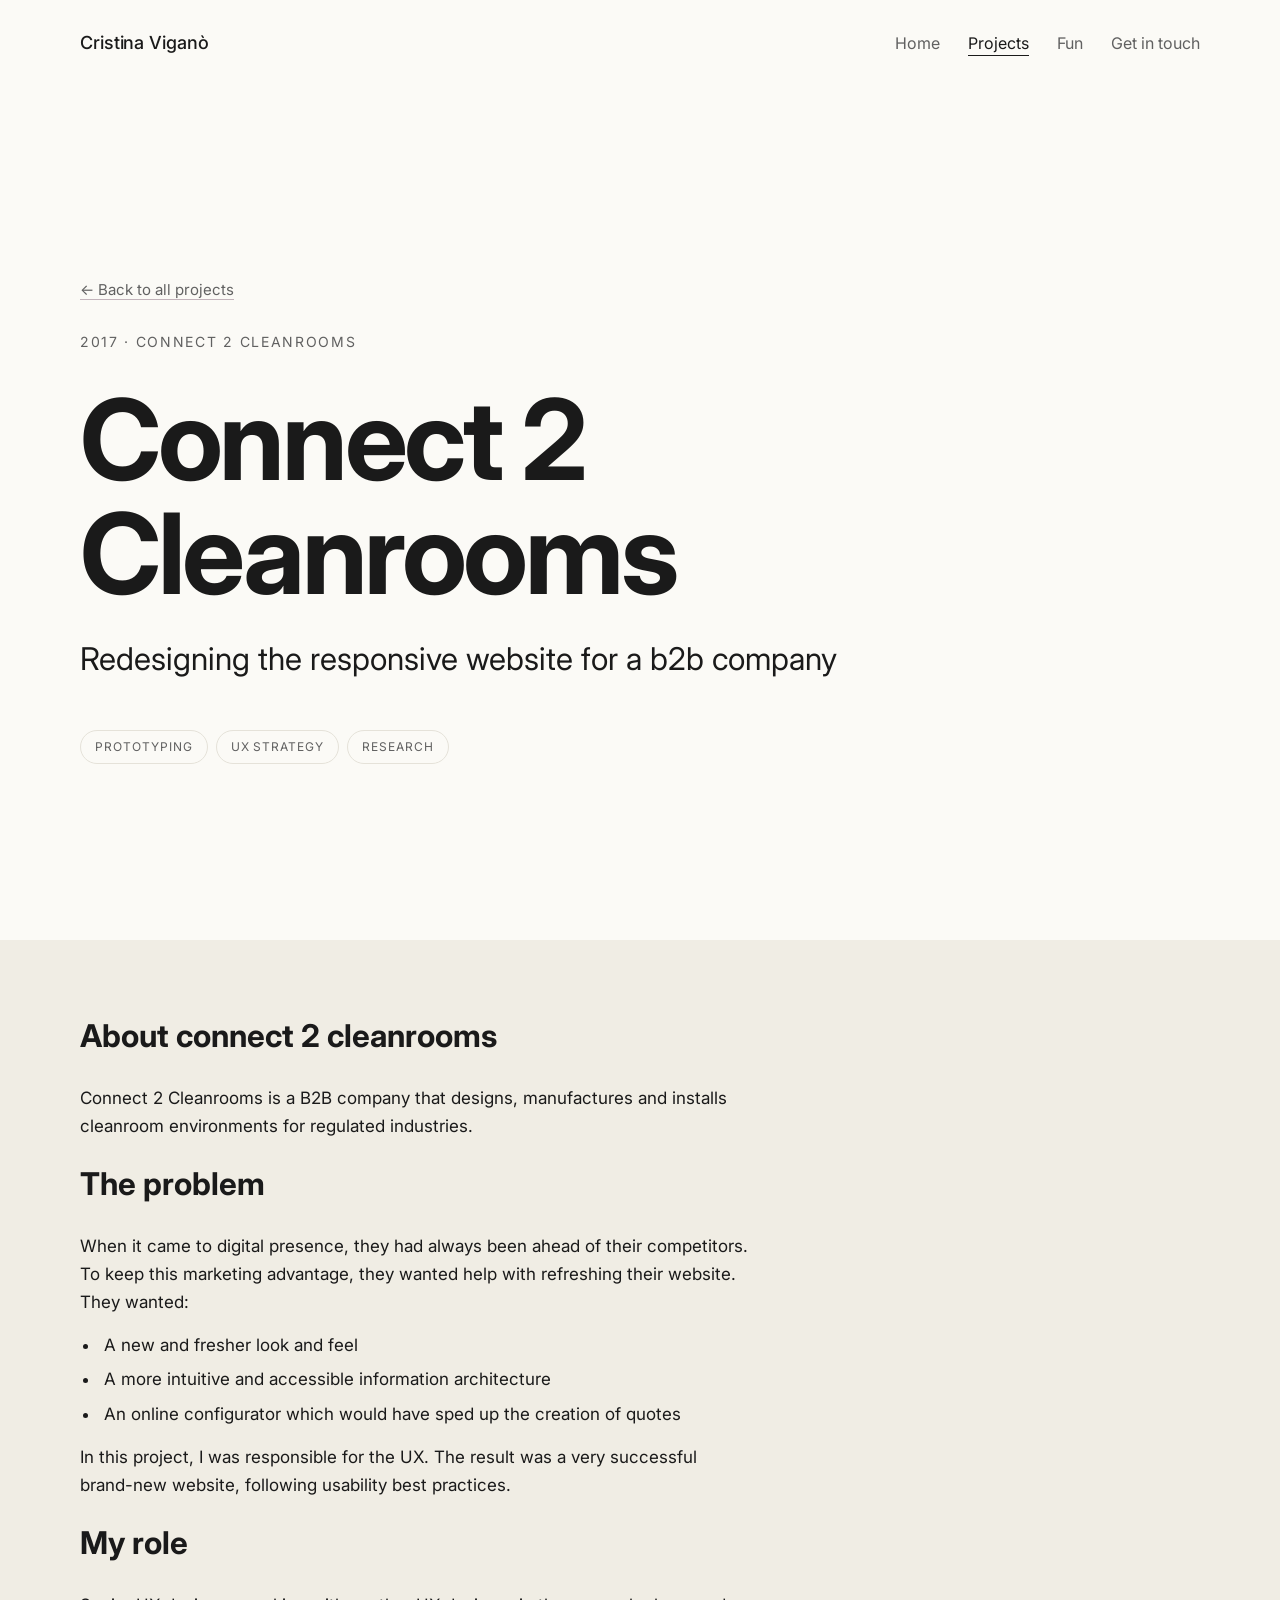
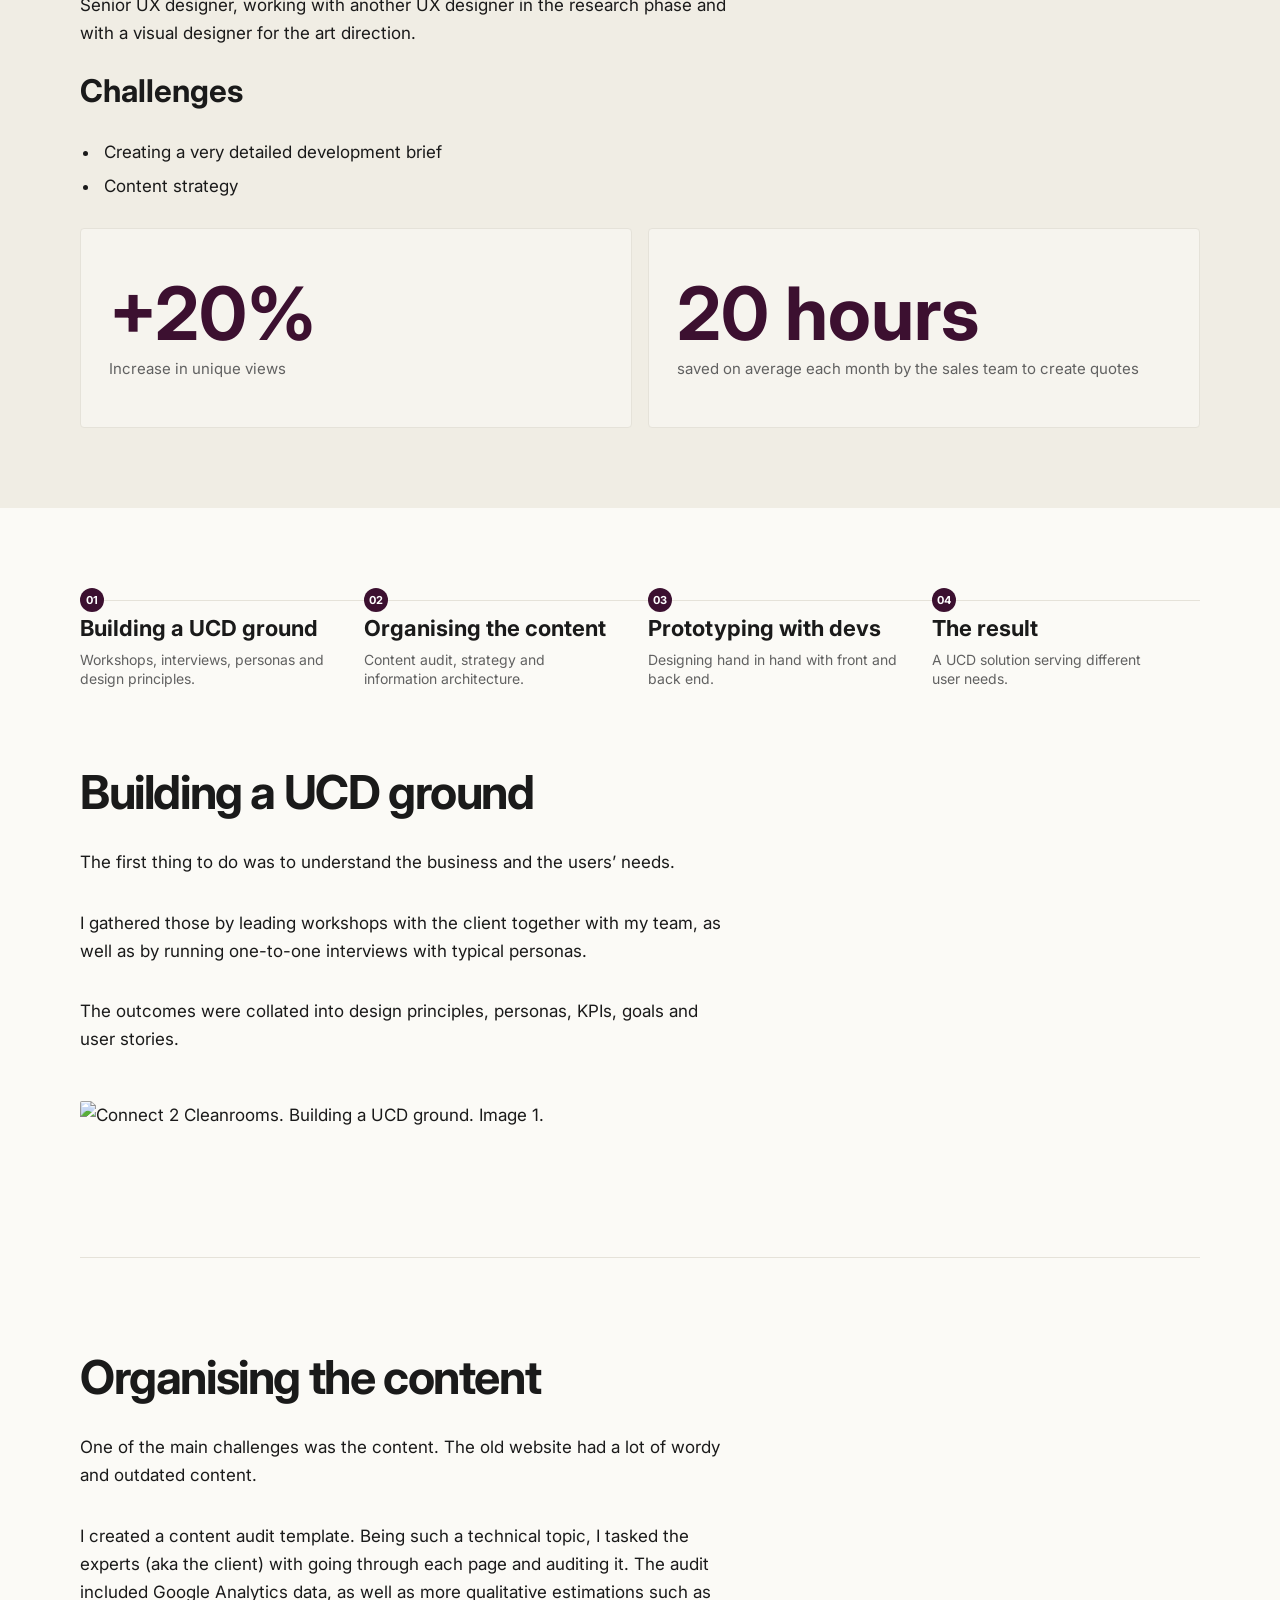
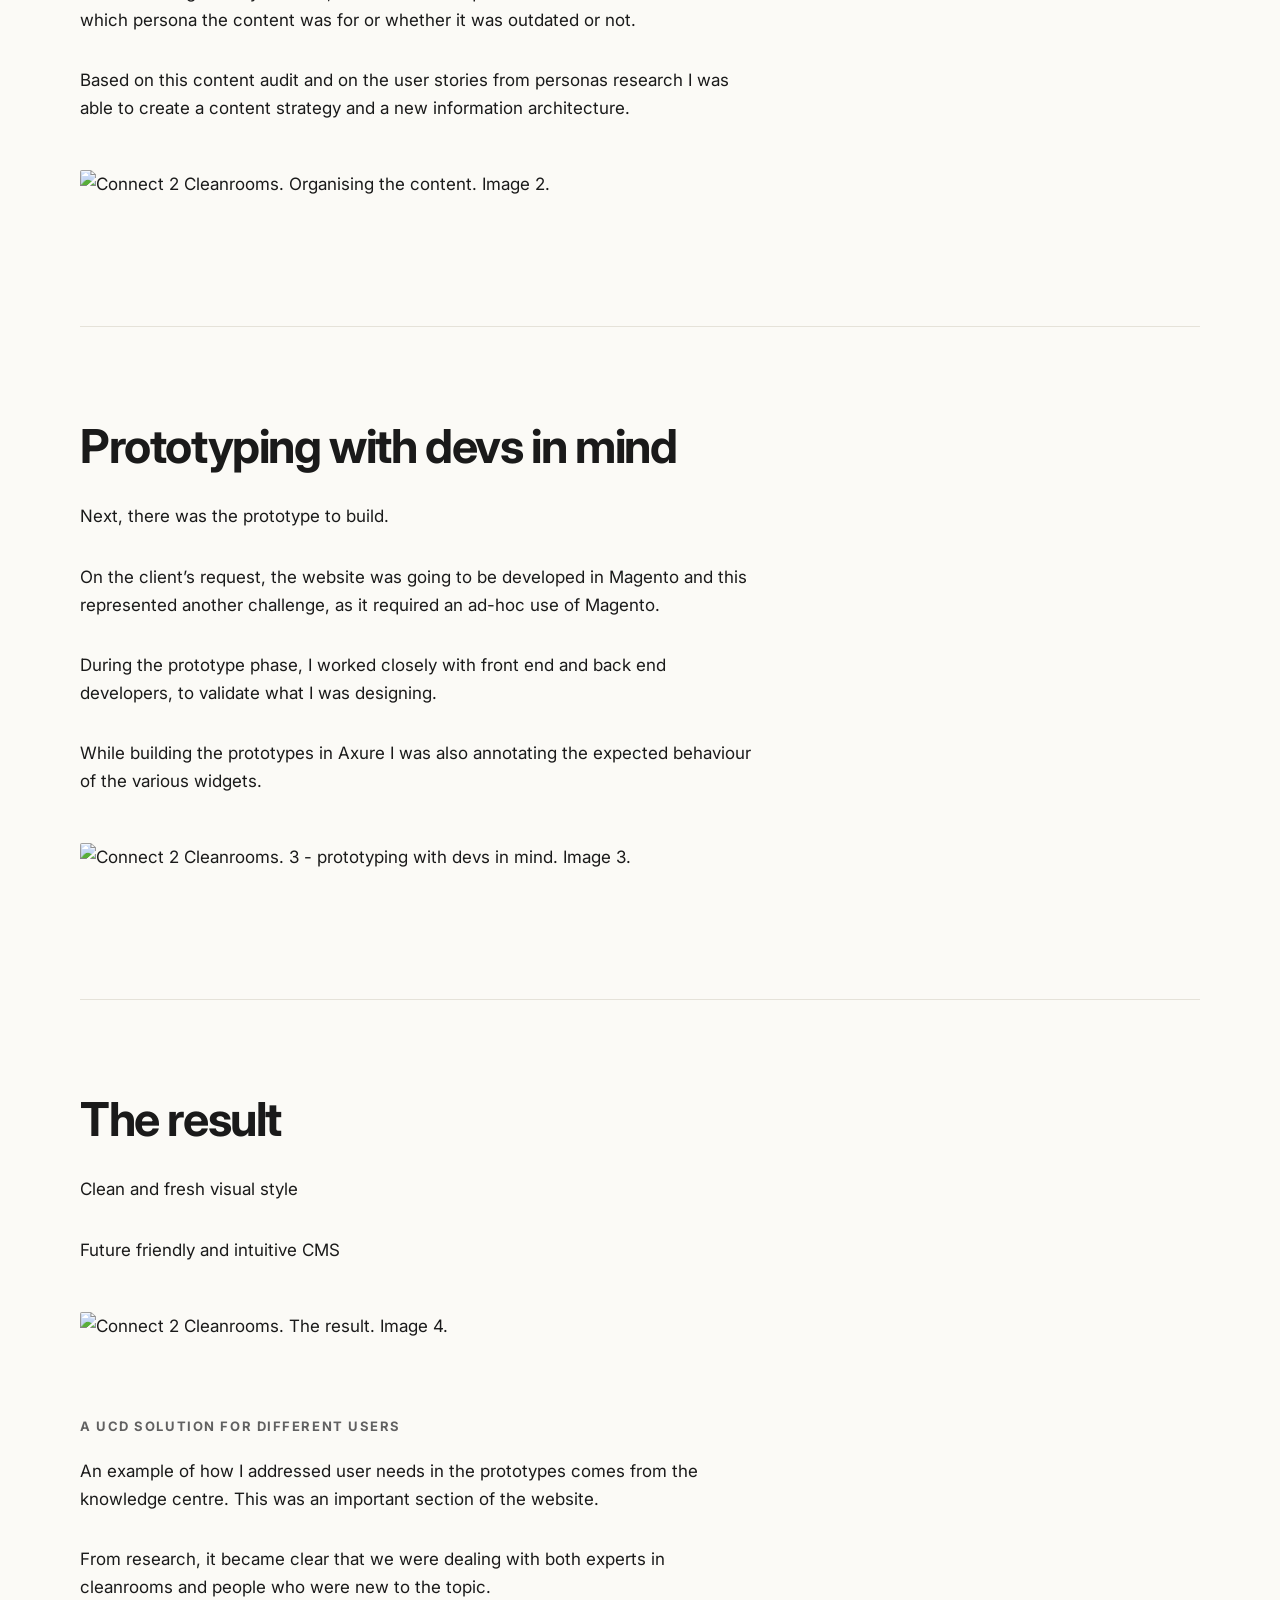
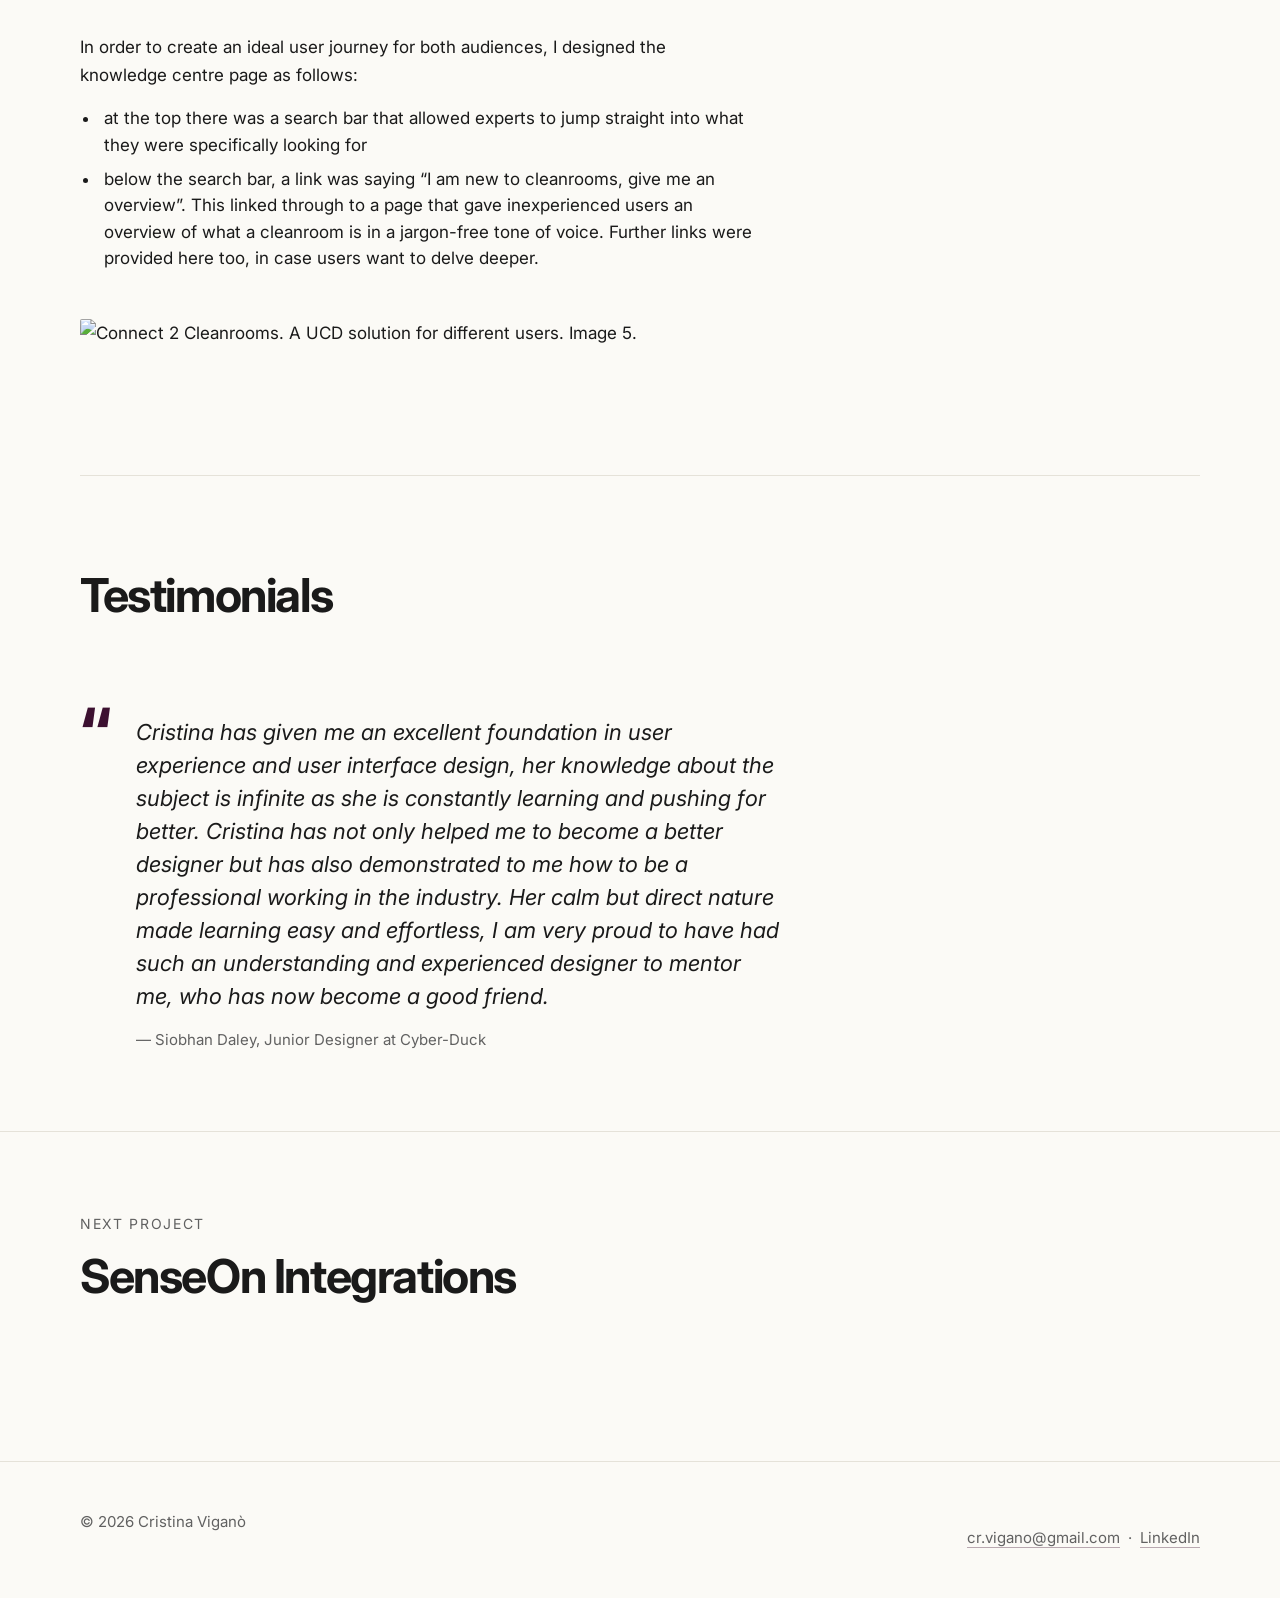
==== c2c.html @ a2e525f3 "Add files via upload" ====
<!doctype html>
<html lang="en">
    <head>
        <meta charset="utf-8" />
        <meta name="viewport" content="width=device-width, initial-scale=1" />
        <title>Connect 2 Cleanrooms &middot; Cristina Viganò</title>
        <meta name="description" content="When it came to digital presence, they had always been ahead of their competitors. To keep this marketing advantage, they wanted help with refreshing their website. They wanted:" />
        <meta name="theme-color" content="#fbfaf6" />
        <link rel="preconnect" href="https://fonts.googleapis.com" />
        <link rel="preconnect" href="https://fonts.gstatic.com" crossorigin />
        <link rel="stylesheet" href="https://fonts.googleapis.com/css2?family=Inter:wght@400;500;700&display=swap" />
        <link rel="stylesheet" href="styles.css" />
    </head>
    <body>
        <a href="#main" class="skip-link">Skip to content</a>

        <header class="site-header">
            <div class="container">
                <nav class="site-nav" aria-label="Primary">
                    <a href="index.html" class="site-name">Cristina Viganò</a>
                    <ul class="nav-list">
                        <li><a href="index.html">Home</a></li>
                        <li><a href="projects.html" aria-current="page">Projects</a></li>
                        <li><a href="fun.html">Fun</a></li>
                        <li><a href="contact.html">Get in touch</a></li>
                    </ul>
                </nav>
            </div>
        </header>

        <main id="main">
            <section class="hero">
                <div class="container">
                    <p class="case-back">
                        <a href="projects.html"><span aria-hidden="true">&larr;</span> Back to all projects</a>
                    </p>
                    <p class="eyebrow">2017 &middot; Connect 2 Cleanrooms</p>
                    <h1>Connect 2 Cleanrooms</h1>
                    <p class="body-lead case-lead">Redesigning the responsive website for a b2b company</p>
                    <ul class="case-tags"><li>Prototyping</li><li>UX strategy</li><li>Research</li></ul>
                </div>
            </section>

            <section class="case-intro-section">
                <div class="container">
                    <div class="case-narrative">
                        <h3 class="case-narrative__label">About connect 2 cleanrooms</h3>
                        <p>Connect 2 Cleanrooms is a B2B company that designs, manufactures and installs cleanroom environments for regulated industries.</p>
                    </div>
                    <div class="case-narrative">
                        <h3 class="case-narrative__label">The problem</h3>
                        <p>When it came to digital presence, they had always been ahead of their competitors. To keep this marketing advantage, they wanted help with refreshing their website. They wanted:</p>
                        <ul class="case-list">
                            <li>A new and fresher look and feel</li>
                            <li>A more intuitive and accessible information architecture</li>
                            <li>An online configurator which would have sped up the creation of quotes</li>
                        </ul>
                        <p>In this project, I was responsible for the UX. The result was a very successful brand-new website, following usability best practices.</p>
                    </div>
                    <div class="case-narrative">
                        <h3 class="case-narrative__label">My role</h3>
                        <p>Senior UX designer, working with another UX designer in the research phase and with a visual designer for the art direction.</p>
                    </div>
                    <div class="case-narrative">
                        <h3 class="case-narrative__label">Challenges</h3>
                        <ul class="case-list">
                            <li>Creating a very detailed development brief</li>
                            <li>Content strategy</li>
                        </ul>
                    </div>
                    <ul class="stat-cards" aria-label="Headline results">
                        <li>
                            <p class="stat-cards__value">+20%</p>
                            <p class="stat-cards__label">Increase in unique views</p>
                        </li>
                        <li>
                            <p class="stat-cards__value">20 hours</p>
                            <p class="stat-cards__label">saved on average each month by the sales team to create quotes</p>
                        </li>
                    </ul>
                </div>
            </section>

            <section class="case-body">
                <div class="container">
                <ol class="project-timeline" aria-label="Project timeline">
                    <li>
                        <a href="#ucd-ground">
                            <p class="project-timeline__phase">Building a UCD ground</p>
                            <p class="project-timeline__note">Workshops, interviews, personas and design principles.</p>
                        </a>
                    </li>
                    <li>
                        <a href="#content">
                            <p class="project-timeline__phase">Organising the content</p>
                            <p class="project-timeline__note">Content audit, strategy and information architecture.</p>
                        </a>
                    </li>
                    <li>
                        <a href="#prototyping">
                            <p class="project-timeline__phase">Prototyping with devs</p>
                            <p class="project-timeline__note">Designing hand in hand with front and back end.</p>
                        </a>
                    </li>
                    <li>
                        <a href="#result">
                            <p class="project-timeline__phase">The result</p>
                            <p class="project-timeline__note">A UCD solution serving different user needs.</p>
                        </a>
                    </li>
                </ol>
                <div class="case-narrative">
                    <h2 id="ucd-ground">Building a UCD ground</h2>
                    <p>The first thing to do was to understand the business and the users’ needs.</p>
                    <p>I gathered those by leading workshops with the client together with my team, as well as by running one-to-one interviews with typical personas.</p>
                    <p>The outcomes were collated into design principles, personas, KPIs, goals and user stories.</p>
                </div>
                <figure class="case-figure">
                    <div class="case-figure__media">
                        <picture>
                            <source srcset="images/c2c/01.avif" type="image/avif" />
                            <img src="images/c2c/01.png" alt="Connect 2 Cleanrooms. Building a UCD ground. Image 1." loading="lazy" decoding="async" />
                        </picture>
                    </div>
                </figure>
                <hr class="case-divider" />
                <div class="case-narrative">
                    <h2 id="content">Organising the content</h2>
                    <p>One of the main challenges was the content. The old website had a lot of wordy and outdated content.</p>
                    <p>I created a content audit template. Being such a technical topic, I tasked the experts (aka the client) with going through each page and auditing it. The audit included Google Analytics data, as well as more qualitative estimations such as which persona the content was for or whether it was outdated or not.</p>
                    <p>Based on this content audit and on the user stories from personas research I was able to create a content strategy and a new information architecture.</p>
                </div>
                <figure class="case-figure">
                    <div class="case-figure__media">
                        <img src="images/c2c/02.png" alt="Connect 2 Cleanrooms. Organising the content. Image 2." loading="lazy" decoding="async" />
                    </div>
                </figure>
                <hr class="case-divider" />
                <div class="case-narrative">
                    <h2 id="prototyping">Prototyping with devs in mind</h2>
                    <p>Next, there was the prototype to build.</p>
                    <p>On the client’s request, the website was going to be developed in Magento and this represented another challenge, as it required an ad-hoc use of Magento.</p>
                    <p>During the prototype phase, I worked closely with front end and back end developers, to validate what I was designing.</p>
                    <p>While building the prototypes in Axure I was also annotating the expected behaviour of the various widgets.</p>
                </div>
                <figure class="case-figure">
                    <div class="case-figure__media">
                        <picture>
                            <source srcset="images/c2c/03.avif" type="image/avif" />
                            <img src="images/c2c/03.png" alt="Connect 2 Cleanrooms. 3 - prototyping with devs in mind. Image 3." loading="lazy" decoding="async" />
                        </picture>
                    </div>
                </figure>
                <hr class="case-divider" />
                <div class="case-narrative">
                    <h2 id="result">The result</h2>
                    <p>Clean and fresh visual style</p>
                    <p>Future friendly and intuitive CMS</p>
                </div>
                <figure class="case-figure">
                    <div class="case-figure__media">
                        <img src="images/c2c/04.png" alt="Connect 2 Cleanrooms. The result. Image 4." loading="lazy" decoding="async" />
                    </div>
                </figure>
                <div class="case-narrative">
                    <h3 class="case-narrative__label">A UCD solution for different users</h3>
                    <p>An example of how I addressed user needs in the prototypes comes from the knowledge centre. This was an important section of the website.</p>
                    <p>From research, it became clear that we were dealing with both experts in cleanrooms and people who were new to the topic.</p>
                    <p>In order to create an ideal user journey for both audiences, I designed the knowledge centre page as follows:</p>
                    <ul class="case-list">
                        <li>at the top there was a search bar that allowed experts to jump straight into what they were specifically looking for</li>
                        <li>below the search bar, a link was saying “I am new to cleanrooms, give me an overview”. This linked through to a page that gave inexperienced users an overview of what a cleanroom is in a jargon-free tone of voice. Further links were provided here too, in case users want to delve deeper.</li>
                    </ul>
                </div>
                <figure class="case-figure">
                    <div class="case-figure__media">
                        <picture>
                            <source srcset="images/c2c/05.avif" type="image/avif" />
                            <img src="images/c2c/05.png" alt="Connect 2 Cleanrooms. A UCD solution for different users. Image 5." loading="lazy" decoding="async" />
                        </picture>
                    </div>
                </figure>
                <hr class="case-divider" />
                <div class="case-narrative">
                    <h2>Testimonials</h2>
                </div>
                <blockquote class="case-quote">
                    Cristina has given me an excellent foundation in user experience and user interface design, her knowledge about the subject is infinite as she is constantly learning and pushing for better. Cristina has not only helped me to become a better designer but has also demonstrated to me how to be a professional working in the industry. Her calm but direct nature made learning easy and effortless, I am very proud to have had such an understanding and experienced designer to mentor me, who has now become a good friend.
                    <cite>Siobhan Daley, Junior Designer at Cyber-Duck</cite>
                </blockquote>
                </div>
            </section>

            <section class="case-next">
                <div class="container">
                    <a href="senseon-integrations.html">
                        <p class="case-next__label">Next project</p>
                        <span class="case-next__title">SenseOn Integrations</span>
                    </a>
                </div>
            </section>
        </main>

        <footer class="site-footer">
            <div class="container footer-row">
                <p>&copy; 2026 Cristina Viganò</p>
                <p>
                    <a href="mailto:cr.vigano@gmail.com">cr.vigano@gmail.com</a>
                    &nbsp;&middot;&nbsp;
                    <a href="https://www.linkedin.com/in/cristinavigano/" rel="me noopener">LinkedIn</a>
                </p>
            </div>
        </footer>
    </body>
</html>
---- styles.css ----
/* -------------------------------------------------------------------------
   Cristina Viganò — portfolio styles
   Minimal, refined, AA-accessible, low-carbon.
   ------------------------------------------------------------------------- */

/* Type: Inter (Google Fonts). A close free stand-in for Suisse Int'l. */

:root {
    --bg: #fbfaf6;
    --ink: #1a1a1a;
    --muted: #616161;
    --line: #e5e2d9;
    --accent: #3c1030;

    --serif: "Inter", -apple-system, BlinkMacSystemFont, "Segoe UI",
        Helvetica, Arial, sans-serif;
    --sans: "Inter", -apple-system, BlinkMacSystemFont, "Segoe UI",
        Helvetica, Arial, sans-serif;

    --step-0: 1.0625rem;
    --step-1: clamp(1.125rem, 0.5vw + 1rem, 1.375rem);
    --step-2: clamp(1.5rem, 1.2vw + 1rem, 2.125rem);
    --step-3: clamp(2rem, 2.4vw + 1rem, 3rem);
    --step-4: clamp(2.75rem, 4.5vw + 1rem, 4.75rem);
    --step-5: clamp(3.5rem, 7.5vw + 1rem, 7rem);

    --space-2xs: 0.25rem;
    --space-xs: 0.5rem;
    --space-s: 1rem;
    --space-m: 1.75rem;
    --space-l: 3rem;
    --space-xl: 5rem;
    --space-2xl: 8rem;
    --space-3xl: 12rem;

    --measure: 62ch;
    --container: 78rem;
}

/* Reset */
*,
*::before,
*::after {
    box-sizing: border-box;
}

html,
body,
h1,
h2,
h3,
h4,
p,
ul,
ol,
figure,
blockquote,
dl,
dd {
    margin: 0;
    padding: 0;
}

ul,
ol {
    list-style: none;
}

img,
picture,
svg {
    max-width: 100%;
    display: block;
    height: auto;
}

/* Base */
html {
    font-size: 100%;
    scroll-behavior: smooth;
    -webkit-text-size-adjust: 100%;
}

body {
    background: var(--bg);
    color: var(--ink);
    font-family: var(--sans);
    font-size: var(--step-0);
    line-height: 1.65;
    -webkit-font-smoothing: antialiased;
    -moz-osx-font-smoothing: grayscale;
    text-rendering: optimizeLegibility;
    min-height: 100vh;
    display: flex;
    flex-direction: column;
}

h1,
h2,
h3,
h4 {
    font-family: var(--serif);
    font-weight: 700;
    line-height: 1.02;
    letter-spacing: -0.03em;
    text-wrap: balance;
}

h1 {
    font-size: var(--step-5);
}

h2 {
    font-size: var(--step-4);
}

h3 {
    font-size: var(--step-3);
}

h4 {
    font-size: var(--step-2);
}

p {
    max-width: var(--measure);
    text-wrap: pretty;
}

p + p {
    margin-top: var(--space-s);
}

a {
    color: var(--ink);
    text-decoration: underline;
    text-decoration-thickness: 1px;
    text-underline-offset: 0.25em;
    text-decoration-color: rgba(60, 16, 48, 0.35);
    transition: color 120ms ease-in-out,
        text-decoration-color 120ms ease-in-out,
        text-decoration-thickness 120ms ease-in-out;
}

a:hover {
    color: var(--accent);
    text-decoration-color: var(--accent);
    text-decoration-thickness: 2px;
}

a:focus-visible {
    outline: 2px solid var(--accent);
    outline-offset: 4px;
    border-radius: 2px;
}

::selection {
    background: var(--accent);
    color: var(--bg);
}

/* Skip link */
.skip-link {
    position: absolute;
    left: 0.5rem;
    top: 0.5rem;
    padding: 0.75rem 1rem;
    background: var(--ink);
    color: var(--bg);
    text-decoration: none;
    transform: translateY(-200%);
    transition: transform 150ms ease-in-out;
    z-index: 100;
}

.skip-link:focus {
    transform: translateY(0);
}

/* Layout */
.container {
    width: 100%;
    max-width: var(--container);
    margin-inline: auto;
    padding-inline: 1.5rem;
}

@media (min-width: 48rem) {
    .container {
        padding-inline: 3rem;
    }
}

@media (min-width: 80rem) {
    .container {
        padding-inline: 4rem;
    }
}

main {
    flex: 1 0 auto;
}

/* Header and navigation */
.site-header {
    padding-block: var(--space-m);
}

.site-nav {
    display: flex;
    flex-wrap: wrap;
    align-items: baseline;
    justify-content: space-between;
    gap: var(--space-s) var(--space-m);
}

.site-name {
    font-family: var(--serif);
    font-size: 1.125rem;
    font-weight: 500;
    letter-spacing: -0.005em;
    text-decoration: none;
}

.site-name:hover,
.site-name:focus-visible {
    text-decoration: none;
}

.nav-list {
    display: flex;
    flex-wrap: wrap;
    gap: var(--space-s) var(--space-m);
    font-size: 1rem;
}

.nav-list a {
    text-decoration: none;
    color: var(--muted);
}

.nav-list a:hover,
.nav-list a[aria-current="page"] {
    color: var(--ink);
    text-decoration: underline;
    text-underline-offset: 0.35em;
}

/* Sections */
.section {
    padding-block: var(--space-xl);
}

.section + .section {
    border-top: 1px solid var(--line);
}

.hero {
    padding-block: var(--space-2xl) var(--space-xl);
}

@media (min-width: 48rem) {
    .hero {
        padding-block: var(--space-3xl) var(--space-2xl);
    }
}

.eyebrow {
    color: var(--muted);
    font-size: 0.875rem;
    letter-spacing: 0.12em;
    text-transform: uppercase;
    margin-bottom: var(--space-m);
    font-family: var(--sans);
}

.lead {
    font-size: var(--step-2);
    font-family: var(--serif);
    font-weight: 400;
    line-height: 1.2;
    letter-spacing: -0.02em;
    max-width: 30ch;
    color: var(--ink);
    text-wrap: balance;
}

.body-lead {
    font-size: var(--step-1);
    line-height: 1.55;
    max-width: 50ch;
    color: var(--ink);
    margin-top: var(--space-m);
}

.section-title {
    margin-bottom: var(--space-l);
}

/* Projects list — big year / small copy, Sketchin-style contrast */
.project-list {
    display: flex;
    flex-direction: column;
}

.project {
    border-top: 1px solid var(--line);
    padding-block: var(--space-l);
    display: grid;
    gap: var(--space-s);
    align-items: baseline;
}

@media (min-width: 48rem) {
    .project {
        grid-template-columns: minmax(10rem, 14rem) 1fr;
        gap: var(--space-l);
    }
}

.project:last-child {
    border-bottom: 1px solid var(--line);
}

.project-meta {
    color: var(--accent);
    font-family: var(--serif);
    font-weight: 700;
    font-size: var(--step-4);
    line-height: 0.95;
    letter-spacing: -0.03em;
    font-variant-numeric: tabular-nums;
    text-transform: none;
}

.project-title {
    font-family: var(--serif);
    font-size: var(--step-1);
    font-weight: 400;
    line-height: 1.3;
    letter-spacing: -0.005em;
    text-wrap: balance;
}

.project-title a {
    text-decoration: none;
    text-decoration-color: transparent;
}

.project-title a:hover {
    text-decoration: underline;
    text-decoration-thickness: 1px;
    text-underline-offset: 0.15em;
}

.project-summary {
    color: var(--muted);
    margin-top: var(--space-xs);
    max-width: 55ch;
}

/* CTA link */
.cta {
    display: inline-flex;
    align-items: center;
    gap: 0.5rem;
    margin-top: var(--space-l);
    font-size: var(--step-1);
    font-family: var(--serif);
    font-weight: 700;
    letter-spacing: -0.01em;
    text-decoration: none;
    color: var(--ink);
    border-bottom: 1px solid var(--accent);
    padding-bottom: 0.15em;
    transition: color 120ms ease-in-out,
        border-color 120ms ease-in-out;
}

.cta::after {
    content: "\2192";
    color: var(--accent);
    transition: transform 150ms ease-in-out;
}

.cta:hover,
.cta:focus-visible {
    color: var(--accent);
}

.cta:hover::after,
.cta:focus-visible::after {
    transform: translateX(4px);
}

/* Contact details */
.contact-list {
    display: grid;
    grid-template-columns: max-content 1fr;
    gap: var(--space-s) var(--space-m);
    margin-top: var(--space-l);
    max-width: 40rem;
}

.contact-list dt {
    color: var(--muted);
    font-size: 0.875rem;
    letter-spacing: 0.1em;
    text-transform: uppercase;
    align-self: center;
}

.contact-list dd {
    font-size: var(--step-1);
    font-family: var(--serif);
    font-weight: 500;
    letter-spacing: -0.01em;
}

/* Footer */
.site-footer {
    flex-shrink: 0;
    padding-block: var(--space-l);
    margin-top: var(--space-xl);
    border-top: 1px solid var(--line);
    color: var(--muted);
    font-size: 0.9375rem;
}

.footer-row {
    display: flex;
    flex-wrap: wrap;
    justify-content: space-between;
    gap: var(--space-s) var(--space-m);
}

.footer-row a {
    color: var(--muted);
}

/* Fun projects intro */
.fun-intro {
    max-width: 50ch;
    margin-top: var(--space-m);
    color: var(--muted);
    font-size: var(--step-1);
    line-height: 1.55;
}

/* Work list, used on the projects page */
.work-list {
    display: flex;
    flex-direction: column;
    gap: var(--space-l);
    margin-top: var(--space-xl);
    list-style: none;
    padding: 0;
}

.work-card {
    background: var(--card-bg, #eeeae0);
    color: var(--card-fg, var(--ink));
    border-radius: 6px;
    padding: var(--space-m);
    display: grid;
    grid-template-columns: 1fr;
    gap: var(--space-s);
    scroll-margin-top: var(--space-l);
    overflow: hidden;
    position: relative;
    transition: transform 220ms ease-out, box-shadow 220ms ease-out;
}

.work-card:hover,
.work-card:focus-within {
    transform: translateY(-4px);
    box-shadow: 0 12px 32px -12px rgba(26, 26, 26, 0.25);
}

.work-card__text {
    display: flex;
    flex-direction: column;
    gap: var(--space-xs);
    align-items: flex-start;
}

@media (min-width: 48rem) {
    .work-card {
        grid-template-columns: minmax(0, 0.9fr) minmax(0, 1.3fr);
        gap: var(--space-l);
        align-items: center;
        padding: var(--space-l) var(--space-l) var(--space-l) var(--space-xl);
    }

    .work-card__media {
        margin-top: 0;
    }
}

.work-card__eyebrow {
    color: inherit;
    opacity: 0.75;
    font-size: 0.8125rem;
    letter-spacing: 0.12em;
    text-transform: uppercase;
    margin: 0;
}

.work-card__title {
    font-family: var(--serif);
    font-weight: 700;
    font-size: var(--step-3);
    line-height: 1.05;
    max-width: 22ch;
    letter-spacing: -0.03em;
    text-wrap: balance;
    margin: 0;
    color: inherit;
}

.work-card__title a {
    color: inherit;
    text-decoration: none;
}

.work-card__title a::before {
    content: "";
    position: absolute;
    inset: 0;
    z-index: 1;
}

.work-card__title a:focus-visible {
    outline: none;
}

.work-card:focus-within {
    outline: 2px solid var(--card-fg, var(--accent));
    outline-offset: 4px;
}

.work-card__tag {
    display: inline-block;
    align-self: flex-start;
    padding: 0.3125rem 0.8125rem;
    border: 1px solid currentColor;
    border-radius: 999px;
    font-size: 0.7rem;
    letter-spacing: 0.1em;
    text-transform: uppercase;
    color: inherit;
    opacity: 0.85;
    margin-top: var(--space-2xs);
}

.work-card__media {
    aspect-ratio: 4 / 3;
    width: 100%;
    background: transparent;
    overflow: hidden;
    margin-top: 0;
    border-radius: 2px;
    position: relative;
}

.work-card__media picture {
    display: block;
    width: 100%;
    height: 100%;
}

.work-card__media img {
    width: 100%;
    height: 100%;
    object-fit: contain;
    display: block;
}

/* Case study layout */
.case-meta {
    display: grid;
    grid-template-columns: 1fr;
    gap: var(--space-m);
    margin-top: var(--space-l);
    padding-block: var(--space-m);
    border-top: 1px solid var(--line);
    border-bottom: 1px solid var(--line);
}

@media (min-width: 40rem) {
    .case-meta {
        grid-template-columns: repeat(2, 1fr);
    }
}

@media (min-width: 64rem) {
    .case-meta {
        grid-template-columns: repeat(4, 1fr);
    }
}

.case-meta dt {
    color: var(--muted);
    font-size: 0.8125rem;
    letter-spacing: 0.1em;
    text-transform: uppercase;
    margin-bottom: var(--space-2xs);
}

.case-meta dd {
    font-family: var(--serif);
    font-size: var(--step-1);
    font-weight: 500;
    letter-spacing: -0.01em;
    line-height: 1.3;
}

.case-body {
    padding-block: var(--space-xl);
}

.case-body > .container {
    display: flex;
    flex-direction: column;
    gap: var(--space-xl);
}

.case-narrative {
    max-width: 42rem;
    display: flex;
    flex-direction: column;
    gap: var(--space-s);
}

.case-divider {
    border: none;
    border-top: 1px solid var(--line);
    width: 100%;
    max-width: none;
    margin: var(--space-l) 0 var(--space-s);
}

.case-intro-section {
    background: #f0ede4;
    padding-block: var(--space-xl);
    margin-block-start: var(--space-l);
}

.case-intro-section > .container {
    display: flex;
    flex-direction: column;
    gap: var(--space-m);
}

.case-lead {
    font-size: var(--step-2);
    line-height: 1.4;
    max-width: 55ch;
    margin-top: var(--space-m);
}

.case-tags {
    list-style: none;
    padding: 0;
    margin: var(--space-l) 0 0;
    display: flex;
    flex-wrap: wrap;
    gap: 0.5rem;
}

.case-tags li {
    display: inline-block;
    padding: 0.375rem 0.875rem;
    border: 1px solid var(--line);
    border-radius: 999px;
    font-size: 0.75rem;
    letter-spacing: 0.08em;
    text-transform: uppercase;
    color: var(--muted);
}

.case-narrative ul.case-list {
    list-style: disc;
    padding-left: 1.25rem;
    margin: 0;
    display: flex;
    flex-direction: column;
    gap: var(--space-xs);
}

.case-narrative ul.case-list li {
    padding-left: 0.25rem;
    line-height: 1.55;
}

.case-back {
    margin-bottom: var(--space-m);
    font-size: 0.9375rem;
    color: var(--muted);
    max-width: none;
}

.case-back a {
    color: inherit;
    text-decoration: none;
    border-bottom: 1px solid rgba(60, 16, 48, 0.3);
    transition: color 120ms, border-color 120ms;
}

.case-back a:hover,
.case-back a:focus-visible {
    color: var(--accent);
    border-bottom-color: var(--accent);
}

.case-narrative h2 {
    font-size: var(--step-3);
    margin-bottom: var(--space-s);
}

.case-narrative h3 {
    font-size: var(--step-2);
    margin-top: var(--space-m);
    margin-bottom: var(--space-xs);
}

.case-narrative__label {
    font-size: 0.8125rem !important;
    font-weight: 700;
    letter-spacing: 0.12em;
    text-transform: uppercase;
    color: var(--muted);
    margin-top: 0 !important;
    margin-bottom: var(--space-xs) !important;
    font-family: var(--sans);
}

.case-intro-section .case-narrative__label {
    font-size: var(--step-2) !important;
    font-weight: 700;
    letter-spacing: 0;
    text-transform: none;
    color: var(--ink);
    margin-bottom: var(--space-s) !important;
}

.case-narrative + .case-figure {
    margin-top: calc(var(--space-l) - var(--space-xl));
}

.case-figure--blend .case-figure__media {
    background: var(--bg);
    isolation: isolate;
}

.case-figure--blend .case-figure__media img {
    mix-blend-mode: darken;
    image-rendering: -webkit-optimize-contrast;
}

.case-figure-row {
    display: grid;
    grid-template-columns: repeat(3, 1fr);
    gap: var(--space-s);
    align-items: start;
}

.case-figure-row .case-figure {
    margin: 0;
}

.case-figure-row .case-figure__media {
    max-width: none;
    margin-inline: 0;
}

@media (max-width: 720px) {
    .case-figure-row {
        grid-template-columns: 1fr;
    }
}

.stat-cards {
    list-style: none;
    padding: 0;
    margin: 0;
    display: grid;
    grid-template-columns: repeat(2, 1fr);
    gap: var(--space-s);
}

.stat-cards li {
    display: flex;
    flex-direction: column;
    gap: var(--space-xs);
    padding: var(--space-l) var(--space-m);
    border: 1px solid var(--line);
    border-radius: 4px;
    background: rgba(255, 255, 255, 0.35);
}

.stat-cards__value {
    font-family: var(--serif);
    font-size: var(--step-4);
    font-weight: 700;
    line-height: 1;
    color: var(--accent);
    margin: 0;
}

.stat-cards__label {
    font-size: 0.9375rem;
    color: var(--muted);
    line-height: 1.4;
    margin: 0;
}

@media (max-width: 560px) {
    .stat-cards {
        grid-template-columns: 1fr;
    }
}

.design-process {
    display: grid;
    grid-template-columns: 1fr auto 1fr;
    align-items: center;
    gap: var(--space-m);
    padding: var(--space-l) var(--space-m);
    background: rgba(255, 255, 255, 0.35);
    border: 1px solid var(--line);
    border-radius: 4px;
    max-width: 44rem;
    color: var(--accent);
    margin: 0;
}

.design-process__panel {
    display: flex;
    flex-direction: column;
    align-items: center;
    gap: var(--space-m);
    text-align: center;
}

.design-process__title {
    font-family: var(--sans);
    font-size: 0.8125rem;
    font-weight: 700;
    text-transform: uppercase;
    letter-spacing: 0.14em;
    color: var(--ink);
    margin: 0;
}

.design-process__loop {
    display: grid;
    grid-template-columns: auto minmax(4rem, 1fr) auto;
    align-items: center;
    gap: var(--space-xs);
}

.design-process__node {
    font-family: var(--serif);
    font-size: var(--step-1);
    font-weight: 500;
    color: var(--ink);
    line-height: 1.15;
    text-align: center;
    max-width: 6rem;
}

.design-process__cycle,
.design-process__connector svg {
    width: 100%;
    fill: none;
    stroke: currentColor;
    stroke-width: 1.75;
    stroke-linecap: round;
    stroke-linejoin: round;
}

.design-process__cycle {
    height: 4.5rem;
}

.design-process__connector svg {
    width: 3rem;
    height: 1rem;
}

@media (max-width: 640px) {
    .design-process {
        grid-template-columns: 1fr;
    }
    .design-process__connector svg {
        transform: rotate(90deg);
        margin-inline: auto;
        display: block;
    }
}

.case-figure--small .case-figure__media {
    max-width: 24rem;
    margin-inline-start: 0;
    margin-inline-end: auto;
}

.case-figure--medium .case-figure__media {
    max-width: 40rem;
    margin-inline-start: 0;
    margin-inline-end: auto;
}

.brand-pillars {
    list-style: none;
    padding: 0;
    margin: 0;
    display: grid;
    grid-template-columns: repeat(5, 1fr);
    gap: var(--space-s);
    max-width: 56rem;
}

.brand-pillars li {
    display: flex;
    flex-direction: column;
    justify-content: space-between;
    gap: var(--space-m);
    padding: var(--space-m) var(--space-s);
    border: 1px solid var(--line);
    border-radius: 4px;
    background: rgba(255, 255, 255, 0.35);
    aspect-ratio: 3 / 4;
}

.brand-pillars__index {
    font-size: 0.75rem;
    font-weight: 700;
    letter-spacing: 0.12em;
    text-transform: uppercase;
    color: var(--muted);
}

.brand-pillars__name {
    font-family: var(--serif);
    font-size: var(--step-2);
    font-weight: 700;
    line-height: 1.05;
    color: var(--accent);
    margin: 0;
}

@media (max-width: 720px) {
    .brand-pillars {
        grid-template-columns: repeat(2, 1fr);
    }
}

@media (max-width: 420px) {
    .brand-pillars {
        grid-template-columns: 1fr;
    }
    .brand-pillars li {
        aspect-ratio: auto;
        flex-direction: row;
        align-items: center;
    }
}

.type-specimen {
    display: grid;
    gap: var(--space-l);
    padding: var(--space-l);
    border: 1px solid var(--line);
    border-radius: 4px;
    background: rgba(255, 255, 255, 0.35);
    max-width: 44rem;
}

.type-specimen__item {
    display: grid;
    gap: var(--space-s);
    grid-template-columns: 1fr;
}

.type-specimen__meta {
    display: flex;
    justify-content: space-between;
    align-items: baseline;
    gap: var(--space-s);
    font-size: 0.75rem;
    font-weight: 700;
    letter-spacing: 0.12em;
    text-transform: uppercase;
    color: var(--muted);
    border-bottom: 1px solid var(--line);
    padding-bottom: var(--space-xs);
}

.type-specimen__label {
    color: var(--ink);
}

.type-specimen__sample {
    margin: 0;
    line-height: 1.05;
    color: var(--ink);
    font-size: clamp(2.5rem, 5vw + 1rem, 4rem);
}

.type-specimen__sample--geist {
    font-family: "Geist", var(--sans);
    font-weight: 700;
    letter-spacing: -0.02em;
}

.type-specimen__sample--inter {
    font-family: "Inter", var(--sans);
    font-weight: 500;
    letter-spacing: -0.01em;
}

.type-specimen__glyphs {
    font-size: clamp(1.25rem, 1.5vw + 0.75rem, 1.5rem);
    color: var(--muted);
    letter-spacing: 0.05em;
}

.project-timeline {
    list-style: none;
    padding: 0;
    margin: 0;
    display: grid;
    grid-template-columns: repeat(4, 1fr);
    gap: var(--space-s);
    counter-reset: timeline;
    position: relative;
}

.project-timeline::before {
    content: "";
    position: absolute;
    top: 0.75rem;
    left: 0;
    right: 0;
    height: 1px;
    background: var(--line);
    z-index: 0;
}

.project-timeline li {
    counter-increment: timeline;
    position: relative;
    display: flex;
    flex-direction: column;
    gap: var(--space-xs);
    padding-top: var(--space-m);
}

.project-timeline li::before {
    content: counter(timeline, decimal-leading-zero);
    position: absolute;
    top: 0;
    left: 0;
    width: 1.5rem;
    height: 1.5rem;
    display: grid;
    place-items: center;
    border-radius: 999px;
    background: var(--accent);
    color: #fff;
    font-size: 0.6875rem;
    font-weight: 700;
    letter-spacing: 0.02em;
}

.project-timeline__phase {
    font-family: var(--serif);
    font-size: var(--step-1);
    font-weight: 700;
    line-height: 1.15;
    color: var(--ink);
    margin: 0;
}

.project-timeline__note {
    font-size: 0.875rem;
    color: var(--muted);
    line-height: 1.4;
    margin: 0;
}

.project-timeline a {
    color: inherit;
    text-decoration: none;
    display: flex;
    flex-direction: column;
    gap: var(--space-xs);
    height: 100%;
    transition: color 120ms ease-in-out;
}

.project-timeline a:hover .project-timeline__phase,
.project-timeline a:focus-visible .project-timeline__phase {
    color: var(--accent);
}

.project-timeline a:focus-visible {
    outline: 2px solid var(--accent);
    outline-offset: 4px;
    border-radius: 2px;
}

@media (max-width: 720px) {
    .project-timeline {
        grid-template-columns: 1fr;
        gap: var(--space-m);
    }
    .project-timeline::before {
        top: 0;
        bottom: 0;
        left: 0.75rem;
        right: auto;
        width: 1px;
        height: auto;
    }
    .project-timeline li {
        padding-top: 0;
        padding-left: 2.5rem;
    }
}

.case-figure {
    margin: 0;
}

.case-figure__media {
    width: 100%;
    background: transparent;
    border-radius: 2px;
    position: relative;
}

.case-figure__media img {
    width: 100%;
    height: auto;
    display: block;
    border-radius: 2px;
}

.case-figure__media--empty::after {
    content: "";
    position: absolute;
    inset: 0;
    background-image: linear-gradient(
            135deg,
            transparent 49.5%,
            rgba(26, 26, 26, 0.06) 49.5% 50.5%,
            transparent 50.5%
        ),
        linear-gradient(
            45deg,
            transparent 49.5%,
            rgba(26, 26, 26, 0.06) 49.5% 50.5%,
            transparent 50.5%
        );
}

.case-figure figcaption {
    margin-top: var(--space-s);
    color: var(--muted);
    font-size: 0.9375rem;
    line-height: 1.5;
    max-width: 55ch;
}

.case-quote {
    position: relative;
    font-family: var(--serif);
    font-size: var(--step-1);
    font-weight: 400;
    font-style: italic;
    line-height: 1.5;
    max-width: 50ch;
    margin: 0;
    padding-left: 3.5rem;
    letter-spacing: 0;
}

.case-quote::before {
    content: "\201C";
    position: absolute;
    left: 0;
    top: -0.25em;
    font-family: var(--serif);
    font-style: normal;
    font-weight: 700;
    font-size: 4.5rem;
    line-height: 1;
    color: var(--accent);
}

.case-quote cite {
    display: block;
    margin-top: var(--space-s);
    font-family: var(--sans);
    font-size: 0.9375rem;
    font-style: normal;
    font-weight: 400;
    letter-spacing: 0;
    text-transform: none;
    color: var(--muted);
}

.case-quote cite::before {
    content: "\2014\00a0";
}

.case-next {
    border-top: 1px solid var(--line);
    padding-block: var(--space-xl);
}

.case-next a {
    display: block;
    text-decoration: none;
}

.case-next__label {
    color: var(--muted);
    font-size: 0.875rem;
    letter-spacing: 0.12em;
    text-transform: uppercase;
    margin-bottom: var(--space-s);
}

.case-next__title {
    font-family: var(--serif);
    font-weight: 700;
    font-size: var(--step-3);
    line-height: 1.05;
    letter-spacing: -0.03em;
    max-width: 22ch;
    text-wrap: balance;
    background-image: linear-gradient(var(--ink), var(--ink));
    background-size: 0 1px;
    background-position: 0 100%;
    background-repeat: no-repeat;
    transition: background-size 250ms ease-in-out;
    display: inline;
    padding-bottom: 0.1em;
}

.case-next a:hover .case-next__title,
.case-next a:focus-visible .case-next__title {
    background-size: 100% 1px;
}

/* Compact list, used for talks and other short entries */
.compact-list {
    display: flex;
    flex-direction: column;
    margin-top: var(--space-l);
}

.compact-list li {
    border-top: 1px solid var(--line);
    padding-block: var(--space-l);
    display: grid;
    gap: var(--space-xs);
    align-items: baseline;
}

@media (min-width: 48rem) {
    .compact-list li {
        grid-template-columns: minmax(10rem, 14rem) 1fr;
        gap: var(--space-l);
    }
}

.compact-list li:last-child {
    border-bottom: 1px solid var(--line);
}

.compact-list .meta {
    color: var(--accent);
    font-family: var(--serif);
    font-weight: 700;
    font-size: var(--step-3);
    line-height: 0.95;
    letter-spacing: -0.03em;
    font-variant-numeric: tabular-nums;
    text-transform: none;
}

.compact-list .title {
    font-family: var(--serif);
    font-size: var(--step-1);
    font-weight: 400;
    line-height: 1.3;
    letter-spacing: -0.005em;
    text-wrap: balance;
}

.compact-list .topics {
    margin-top: var(--space-2xs);
    color: var(--muted);
    font-size: 0.9375rem;
    line-height: 1.5;
}

/* Accordion — used on the Fun page for collapsible sections */
.fun-accordions > .container {
    display: flex;
    flex-direction: column;
}

.accordion {
    border-top: 1px solid var(--line);
}

.accordion:last-of-type {
    border-bottom: 1px solid var(--line);
}

.accordion__summary {
    list-style: none;
    cursor: pointer;
    padding-block: var(--space-l);
    padding-right: 3.5rem;
    position: relative;
    display: block;
    transition: color 150ms ease-in-out;
}

.accordion__summary::-webkit-details-marker {
    display: none;
}

.accordion__summary::after {
    content: "+";
    position: absolute;
    top: var(--space-l);
    right: 0;
    font-family: var(--serif);
    font-weight: 400;
    font-size: var(--step-3);
    line-height: 0.9;
    color: var(--accent);
    transition: transform 200ms ease-in-out;
}

.accordion[open] .accordion__summary::after {
    content: "\2013";
}

.accordion__summary:focus-visible {
    outline: 2px solid var(--accent);
    outline-offset: 4px;
    border-radius: 2px;
}

.accordion__title {
    font-family: var(--serif);
    font-weight: 700;
    font-size: var(--step-4);
    line-height: 1;
    letter-spacing: -0.035em;
    margin: 0 0 var(--space-s);
    max-width: 22ch;
    text-wrap: balance;
    transition: color 150ms ease-in-out;
}

.accordion__summary:hover .accordion__title {
    color: var(--accent);
}

.accordion__teaser {
    color: var(--muted);
    font-size: var(--step-1);
    line-height: 1.5;
    max-width: 55ch;
    margin: 0;
}

.accordion__body {
    padding-bottom: var(--space-l);
    display: flex;
    flex-direction: column;
    gap: var(--space-s);
}

.accordion__body > p {
    max-width: 55ch;
    color: var(--ink);
}

.accordion__body .compact-list {
    margin-top: var(--space-s);
}

/* Reduced motion */
@media (prefers-reduced-motion: reduce) {
    html {
        scroll-behavior: auto;
    }
    *,
    *::before,
    *::after {
        animation-duration: 0.01ms !important;
        animation-iteration-count: 1 !important;
        transition-duration: 0.01ms !important;
        scroll-behavior: auto !important;
    }
}

/* High-contrast preference */
@media (prefers-contrast: more) {
    :root {
        --muted: #333333;
        --line: #1a1a1a;
    }
    a {
        text-decoration-color: var(--ink);
    }
}
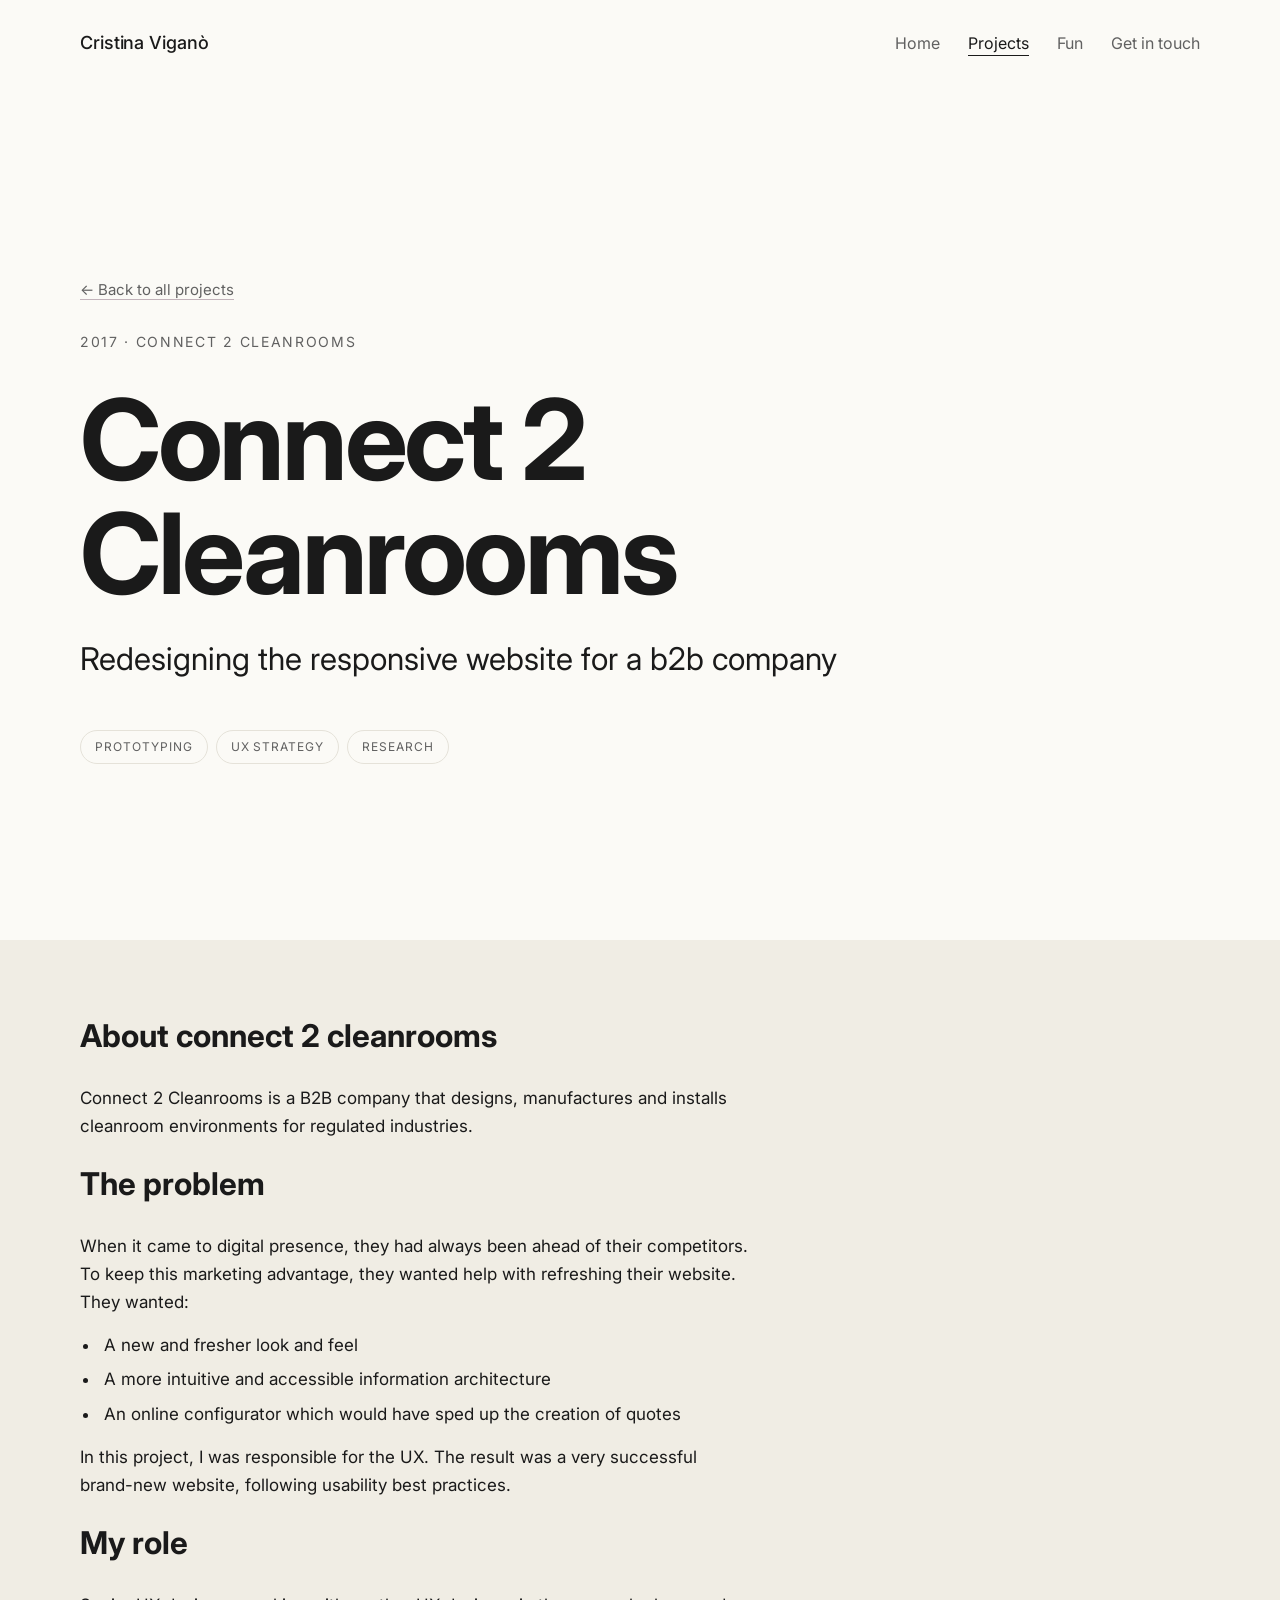
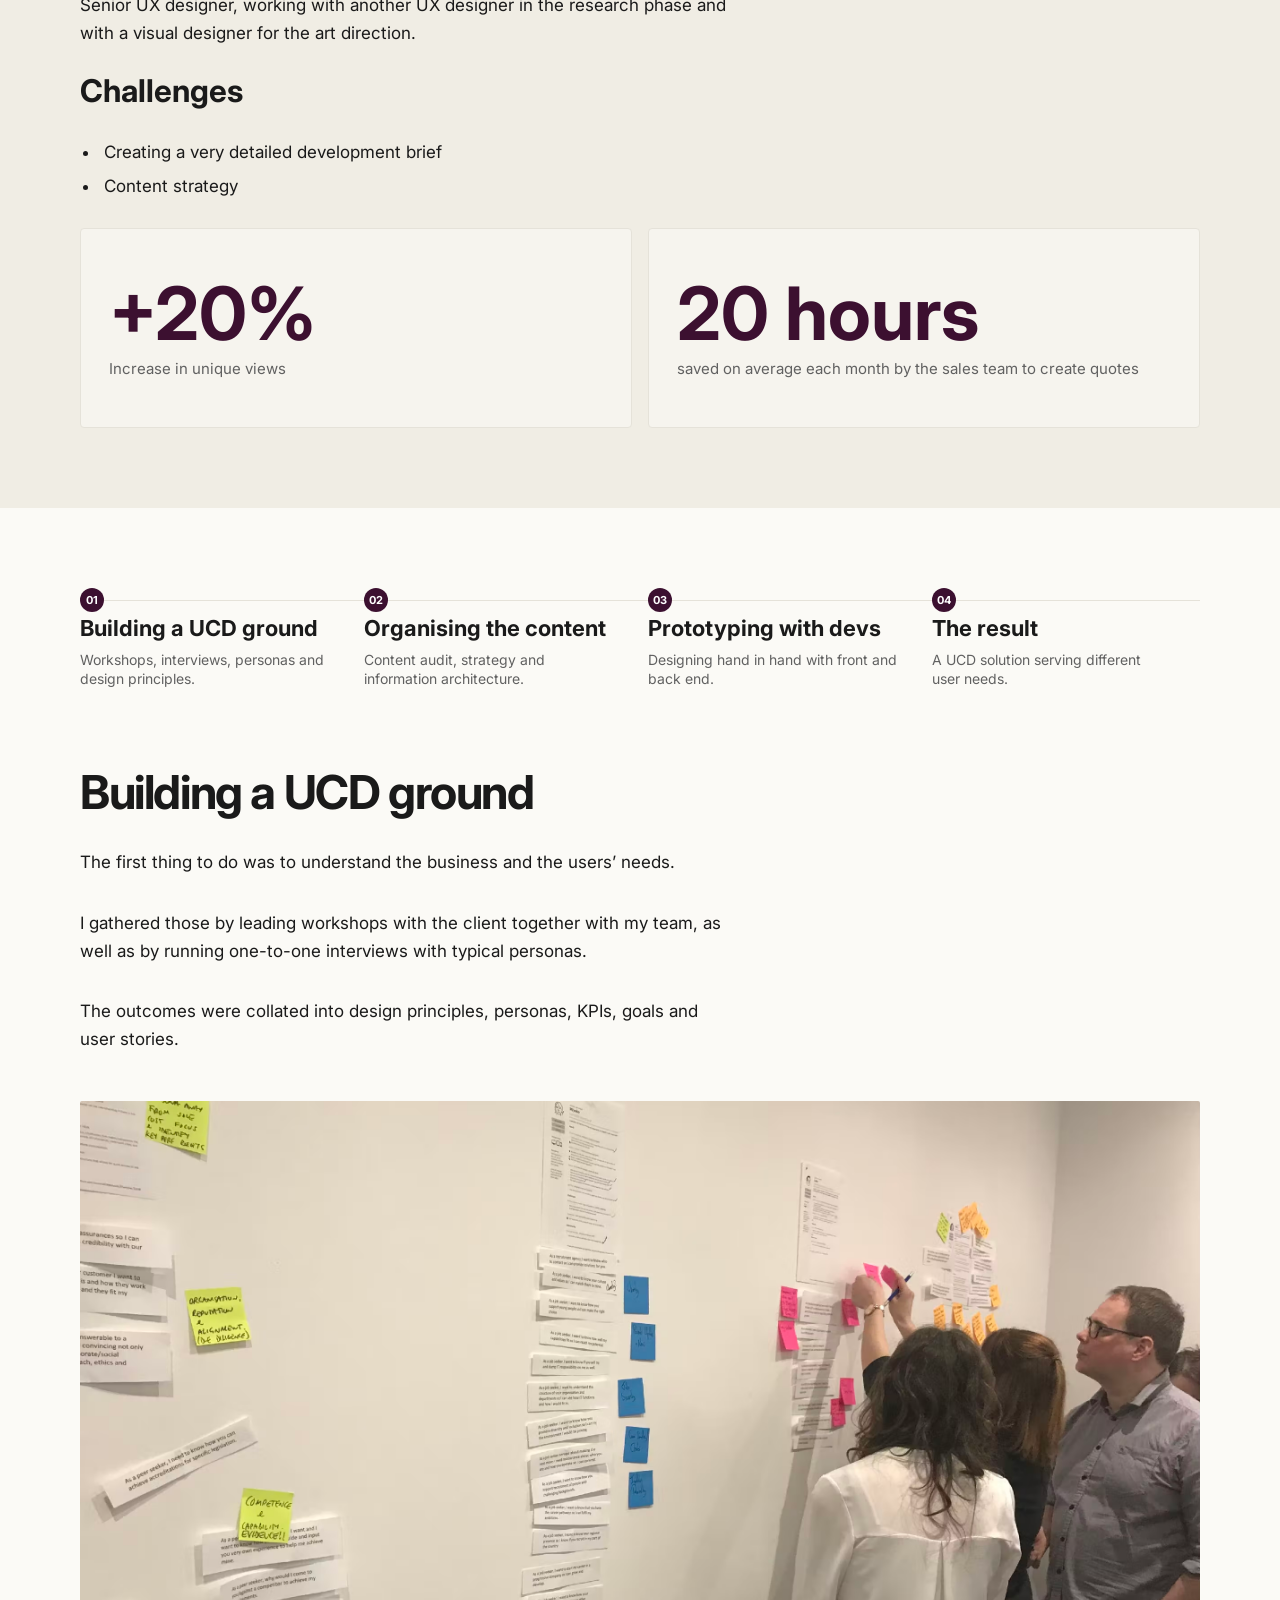
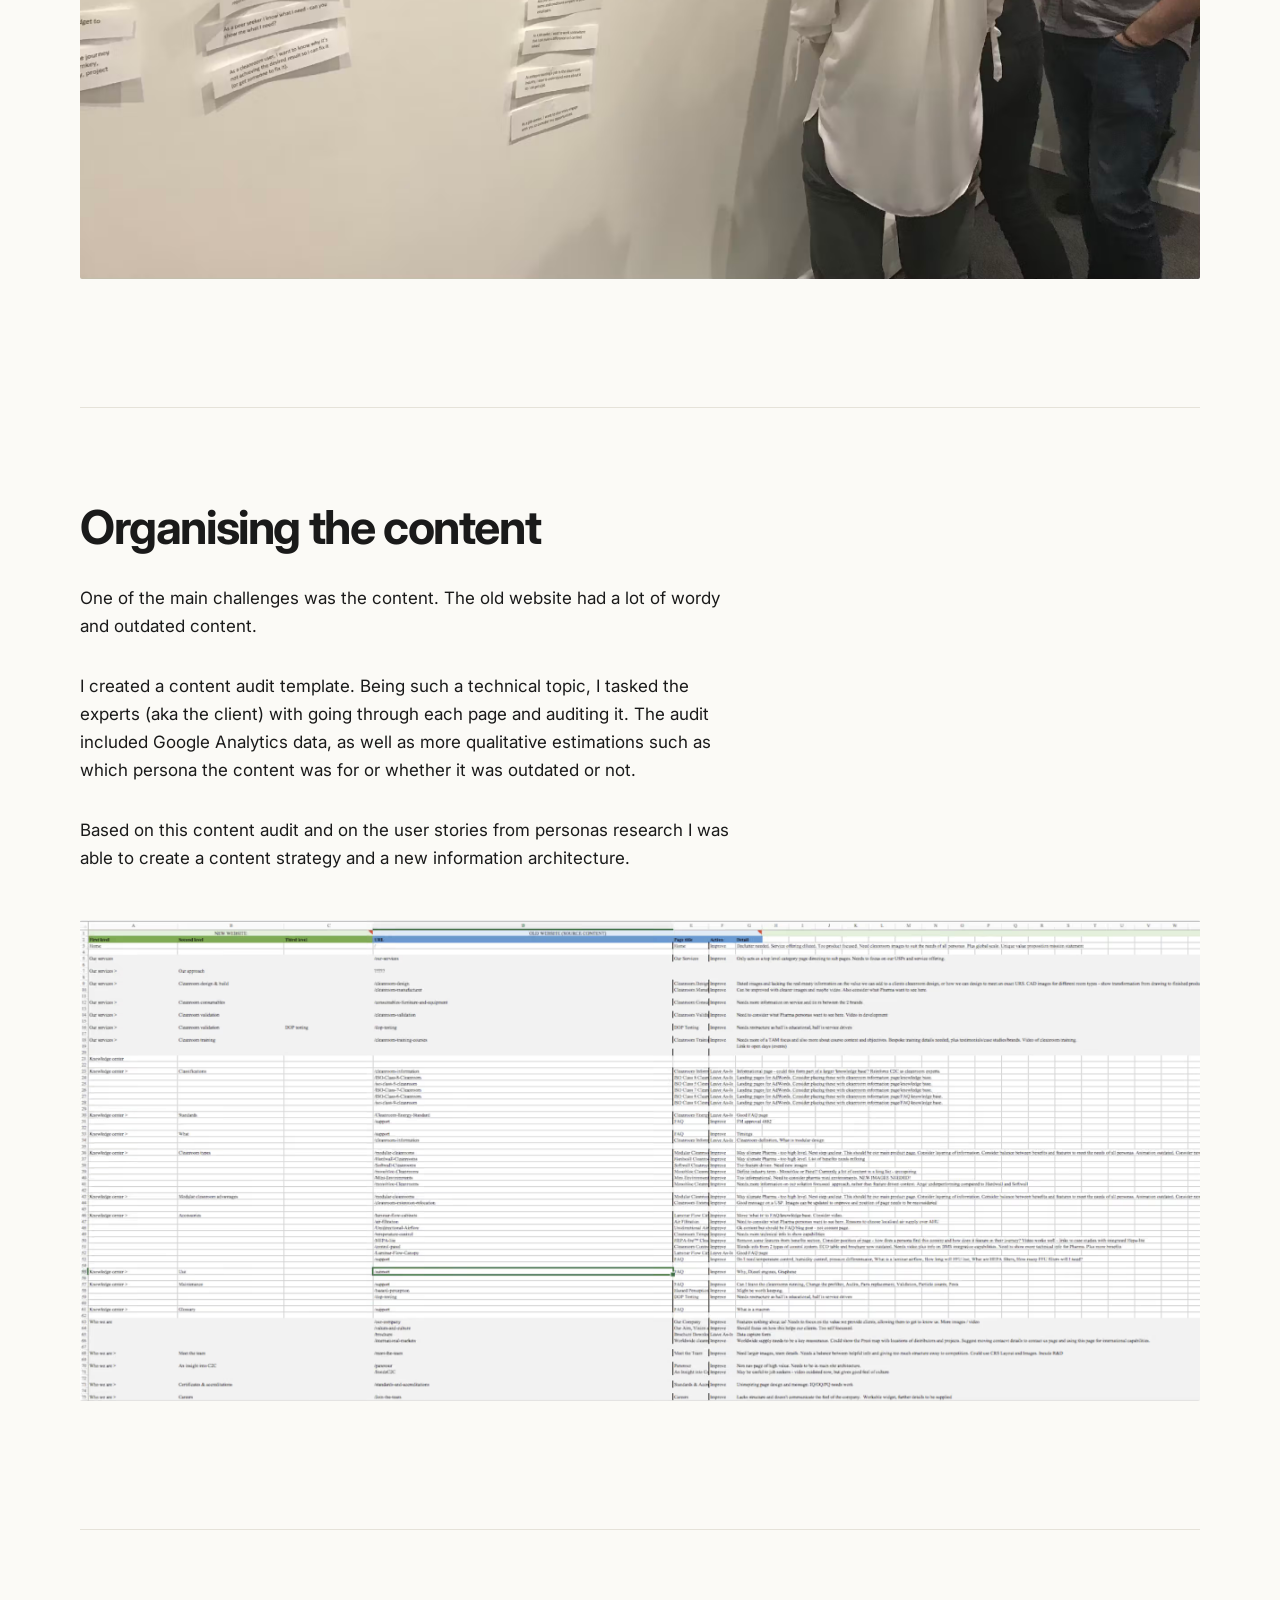
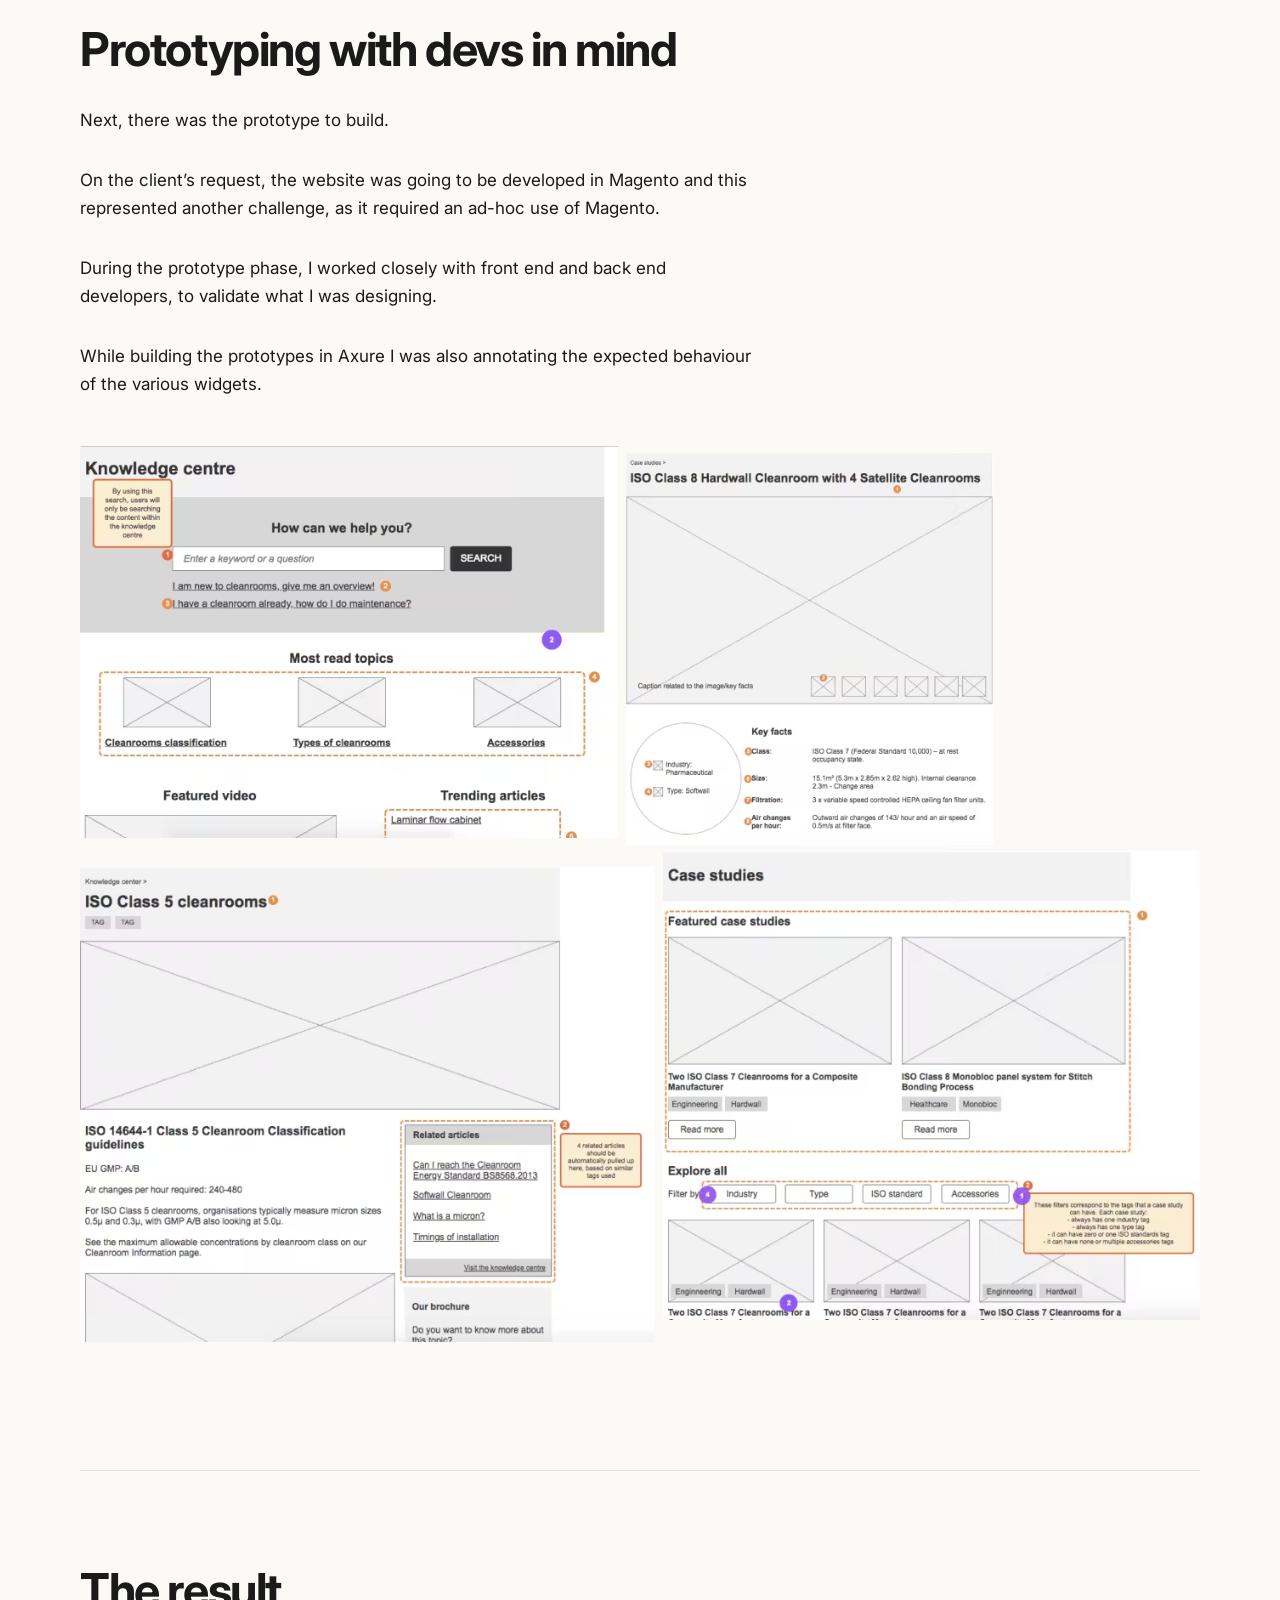
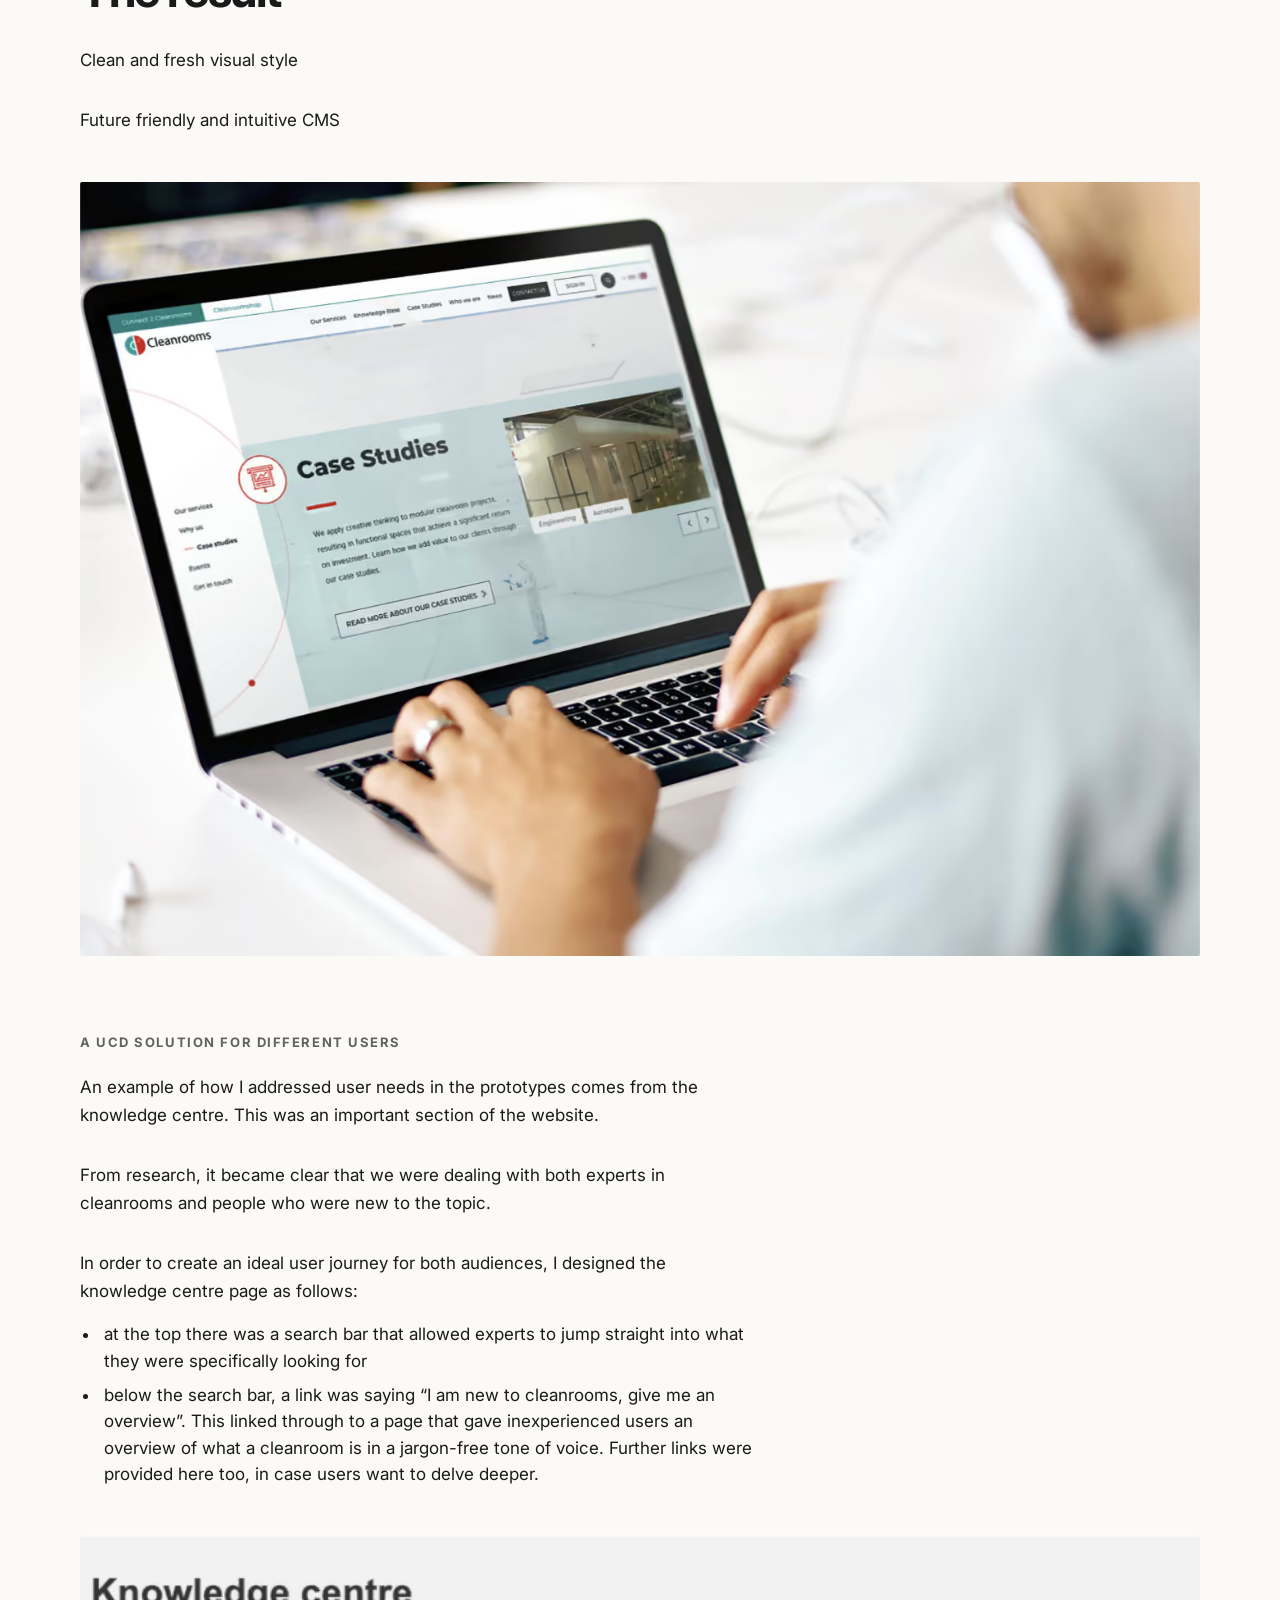
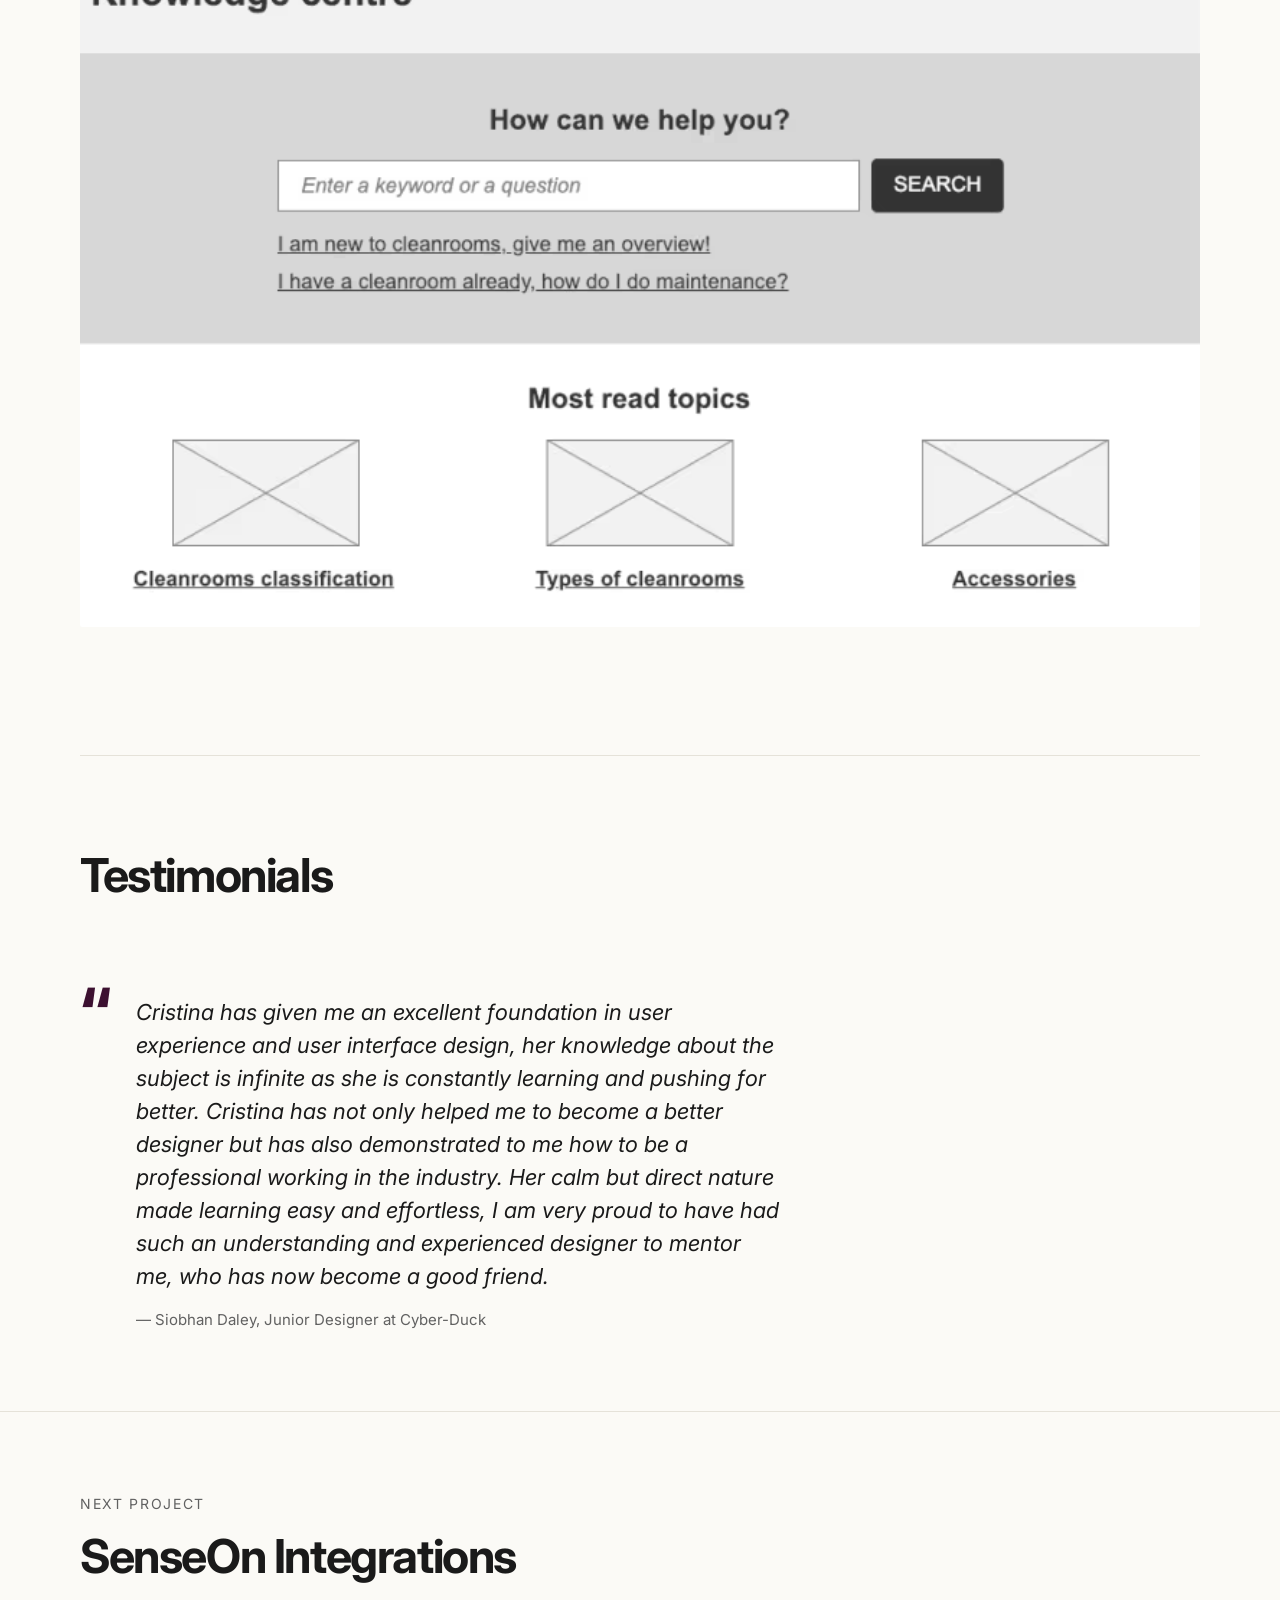
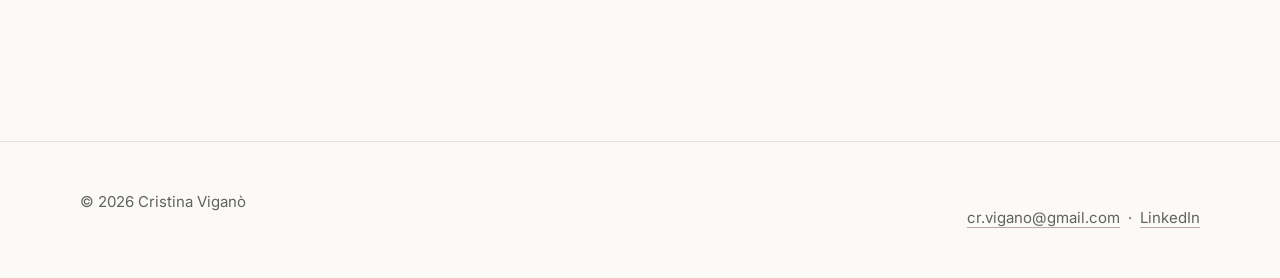
==== commit 1a1e0732: "images optimised and minor copy changes" ====
--- a/c2c.html
+++ b/c2c.html
@@ -119,6 +119,7 @@
                     <div class="case-figure__media">
                         <picture>
                             <source srcset="images/c2c/01.avif" type="image/avif" />
+                            <source srcset="images/c2c/01.webp" type="image/webp" />
                             <img src="images/c2c/01.png" alt="Connect 2 Cleanrooms. Building a UCD ground. Image 1." loading="lazy" decoding="async" />
                         </picture>
                     </div>
@@ -132,7 +133,11 @@
                 </div>
                 <figure class="case-figure">
                     <div class="case-figure__media">
-                        <img src="images/c2c/02.png" alt="Connect 2 Cleanrooms. Organising the content. Image 2." loading="lazy" decoding="async" />
+                        <picture>
+                            <source srcset="images/c2c/02.avif" type="image/avif" />
+                            <source srcset="images/c2c/02.webp" type="image/webp" />
+                            <img src="images/c2c/02.png" alt="Connect 2 Cleanrooms. Organising the content. Image 2." loading="lazy" decoding="async" />
+                        </picture>
                     </div>
                 </figure>
                 <hr class="case-divider" />
@@ -147,6 +152,7 @@
                     <div class="case-figure__media">
                         <picture>
                             <source srcset="images/c2c/03.avif" type="image/avif" />
+                            <source srcset="images/c2c/03.webp" type="image/webp" />
                             <img src="images/c2c/03.png" alt="Connect 2 Cleanrooms. 3 - prototyping with devs in mind. Image 3." loading="lazy" decoding="async" />
                         </picture>
                     </div>
@@ -159,7 +165,11 @@
                 </div>
                 <figure class="case-figure">
                     <div class="case-figure__media">
-                        <img src="images/c2c/04.png" alt="Connect 2 Cleanrooms. The result. Image 4." loading="lazy" decoding="async" />
+                        <picture>
+                            <source srcset="images/c2c/04.avif" type="image/avif" />
+                            <source srcset="images/c2c/04.webp" type="image/webp" />
+                            <img src="images/c2c/04.png" alt="Connect 2 Cleanrooms. The result. Image 4." loading="lazy" decoding="async" />
+                        </picture>
                     </div>
                 </figure>
                 <div class="case-narrative">
@@ -176,6 +186,7 @@
                     <div class="case-figure__media">
                         <picture>
                             <source srcset="images/c2c/05.avif" type="image/avif" />
+                            <source srcset="images/c2c/05.webp" type="image/webp" />
                             <img src="images/c2c/05.png" alt="Connect 2 Cleanrooms. A UCD solution for different users. Image 5." loading="lazy" decoding="async" />
                         </picture>
                     </div>
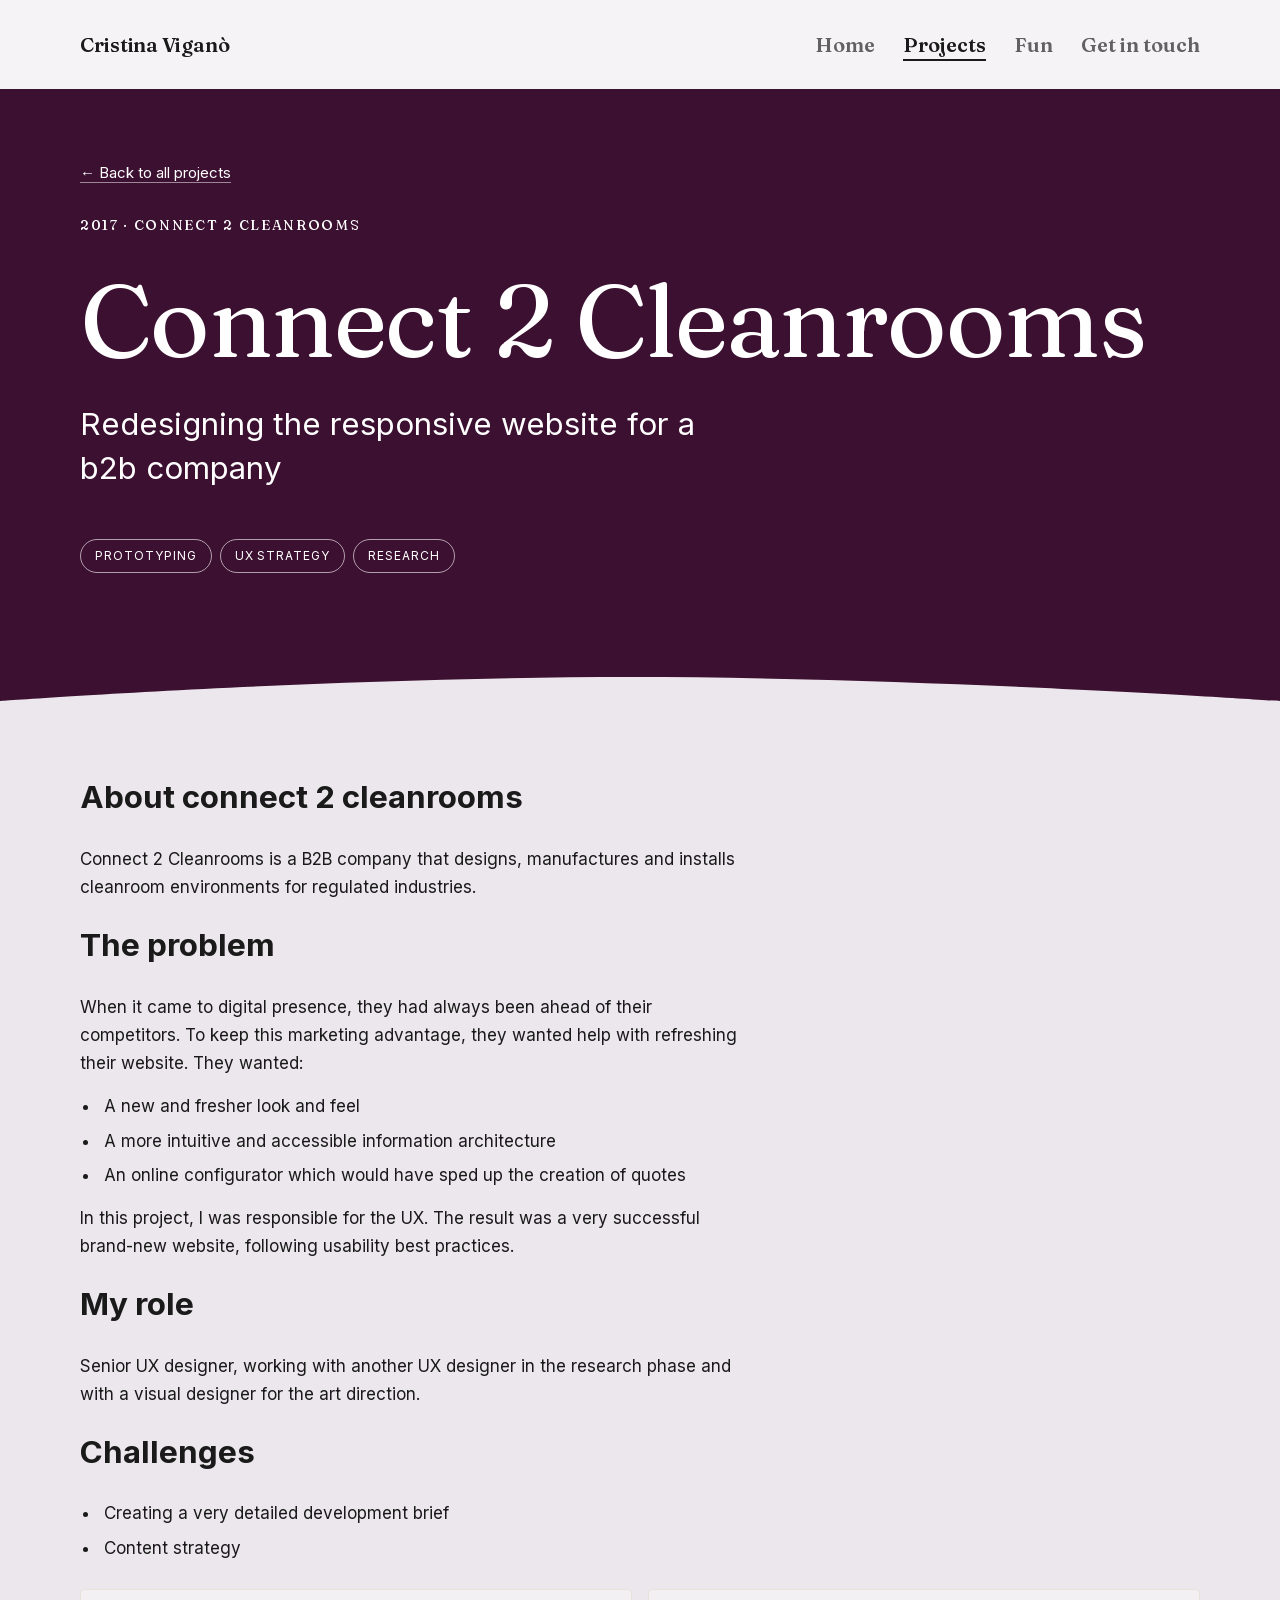
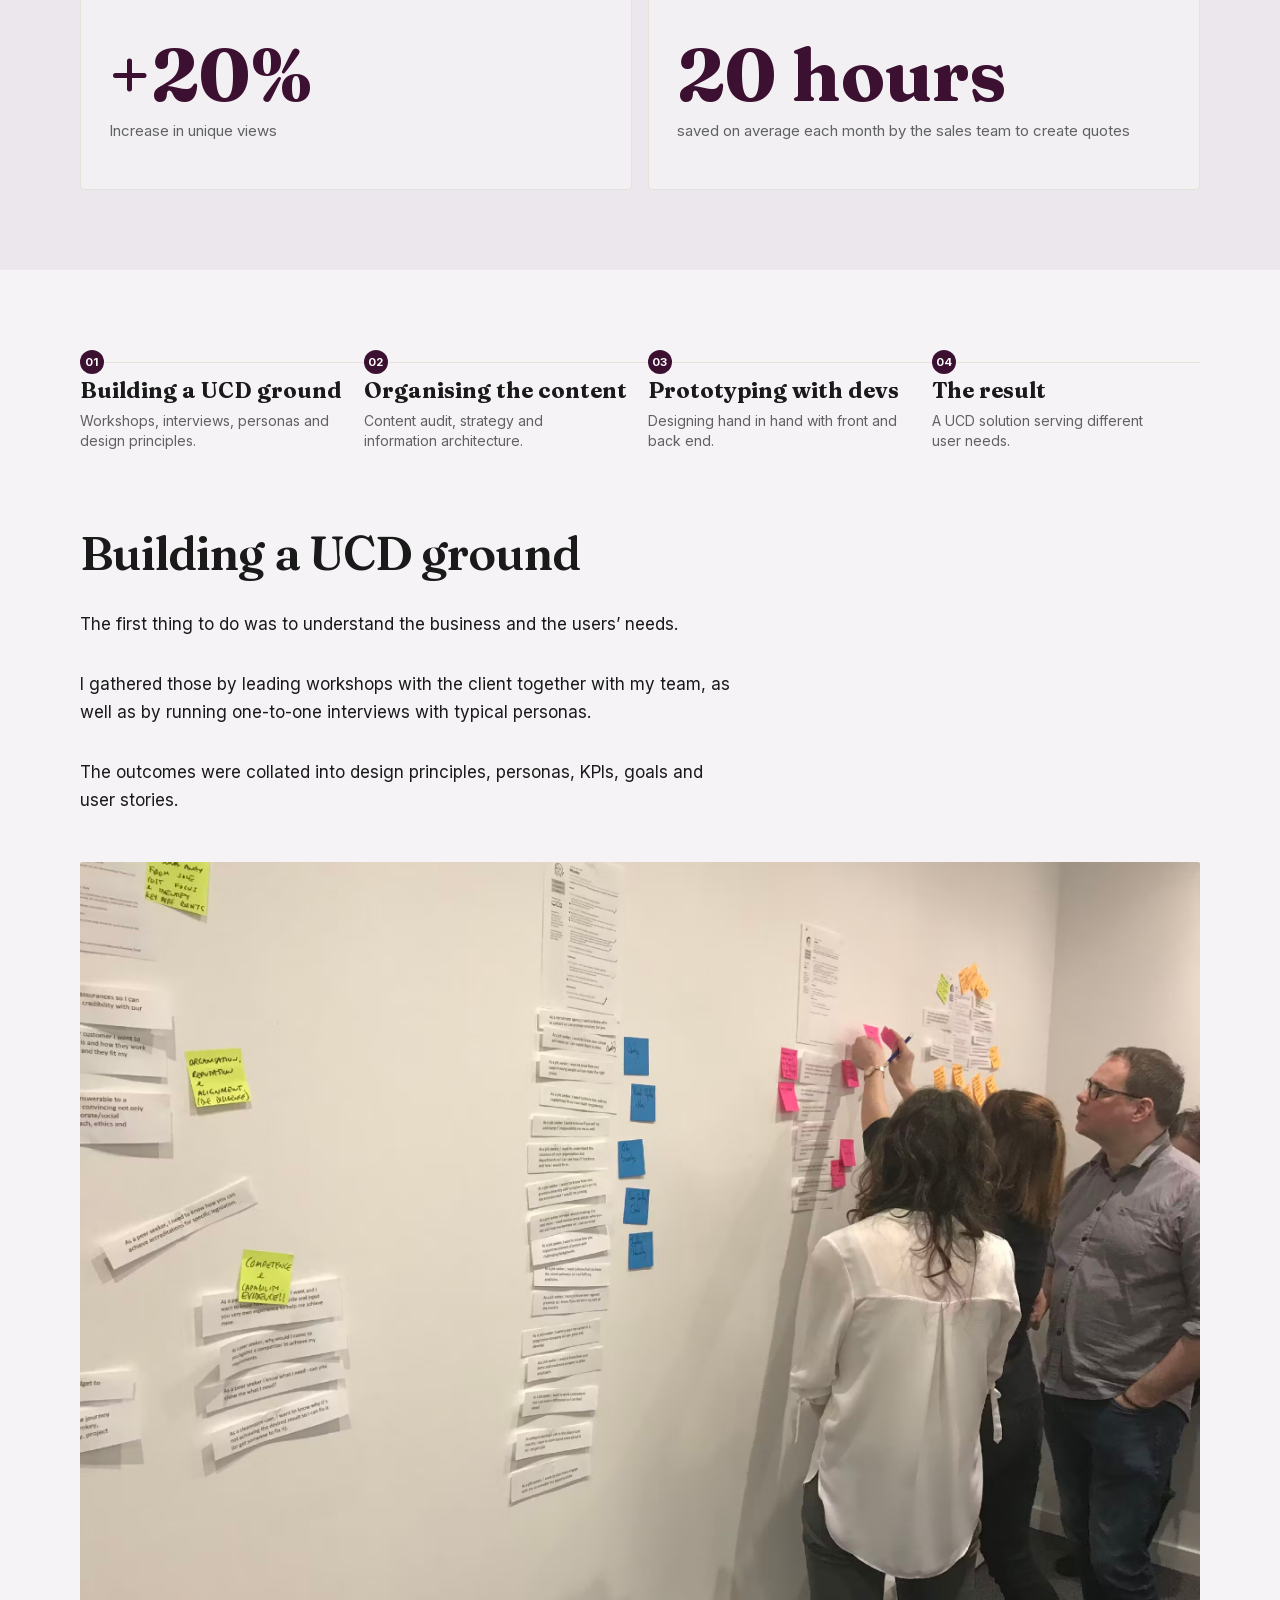
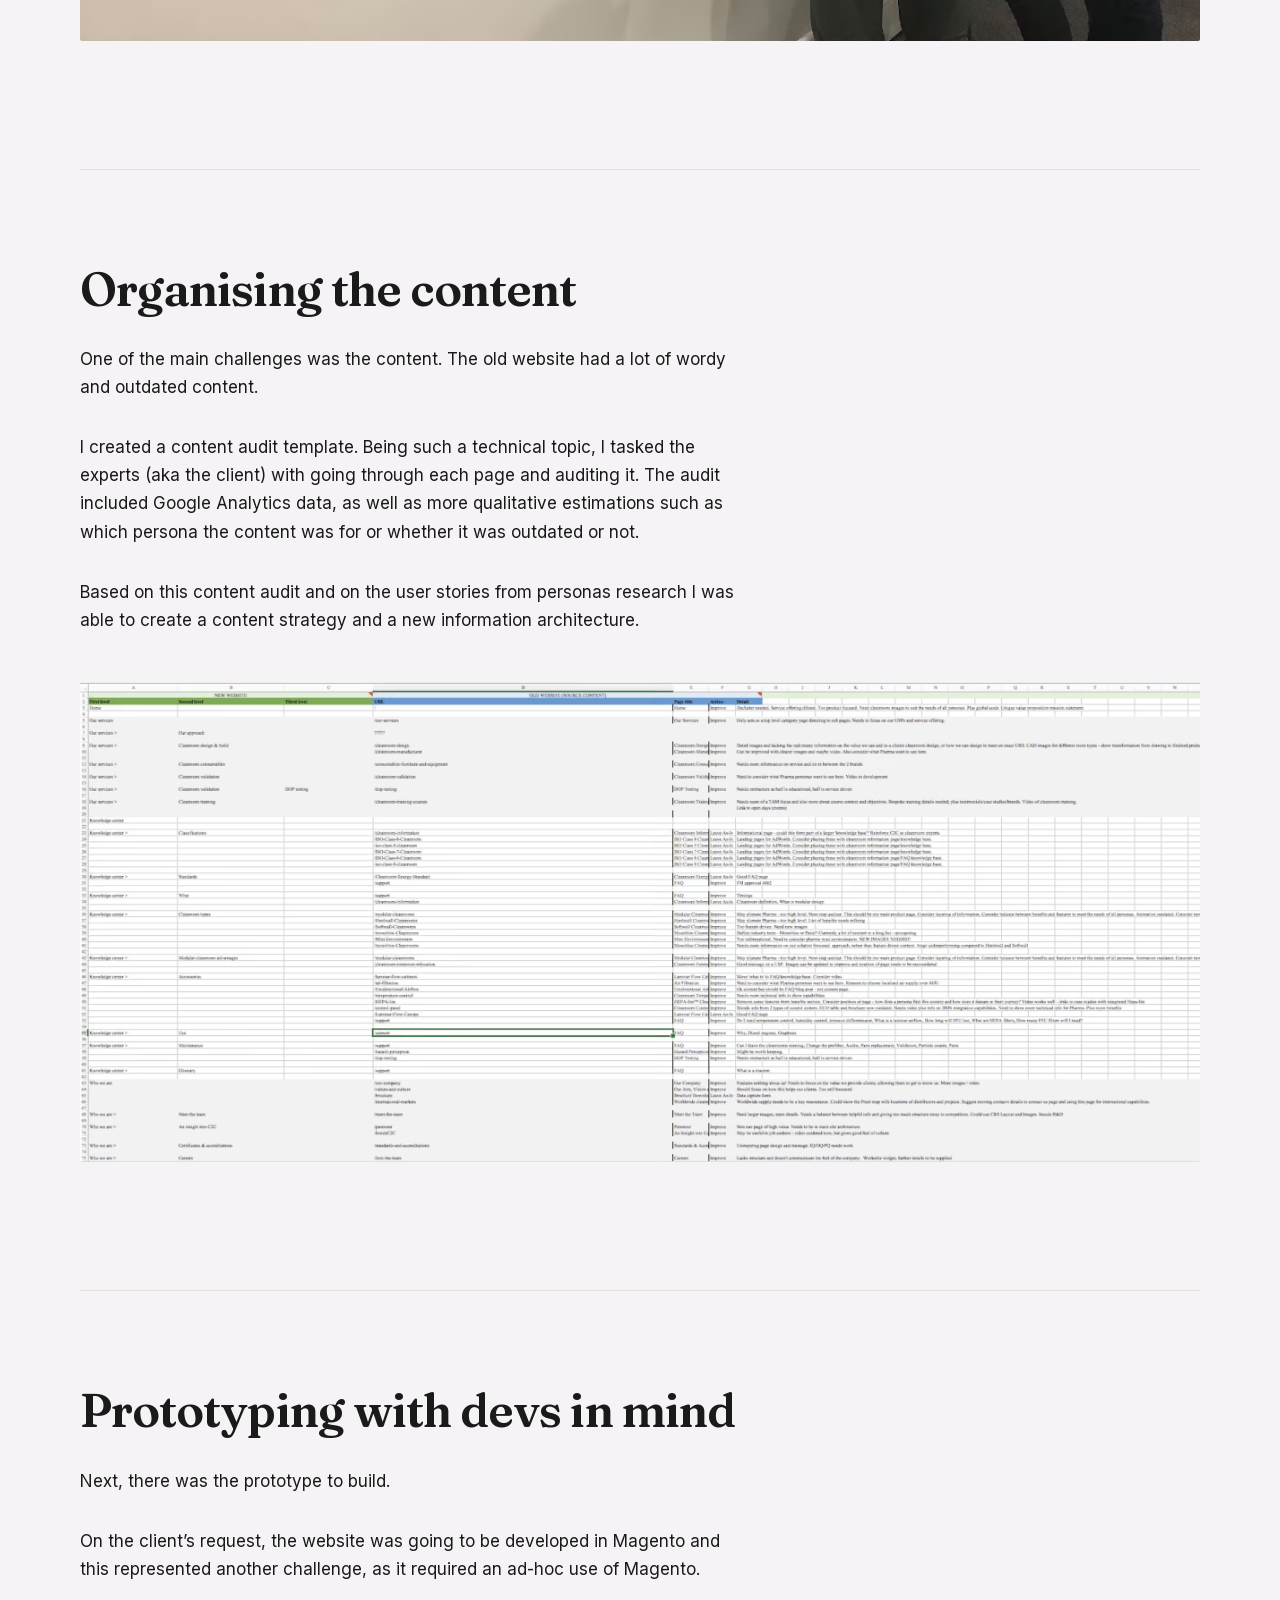
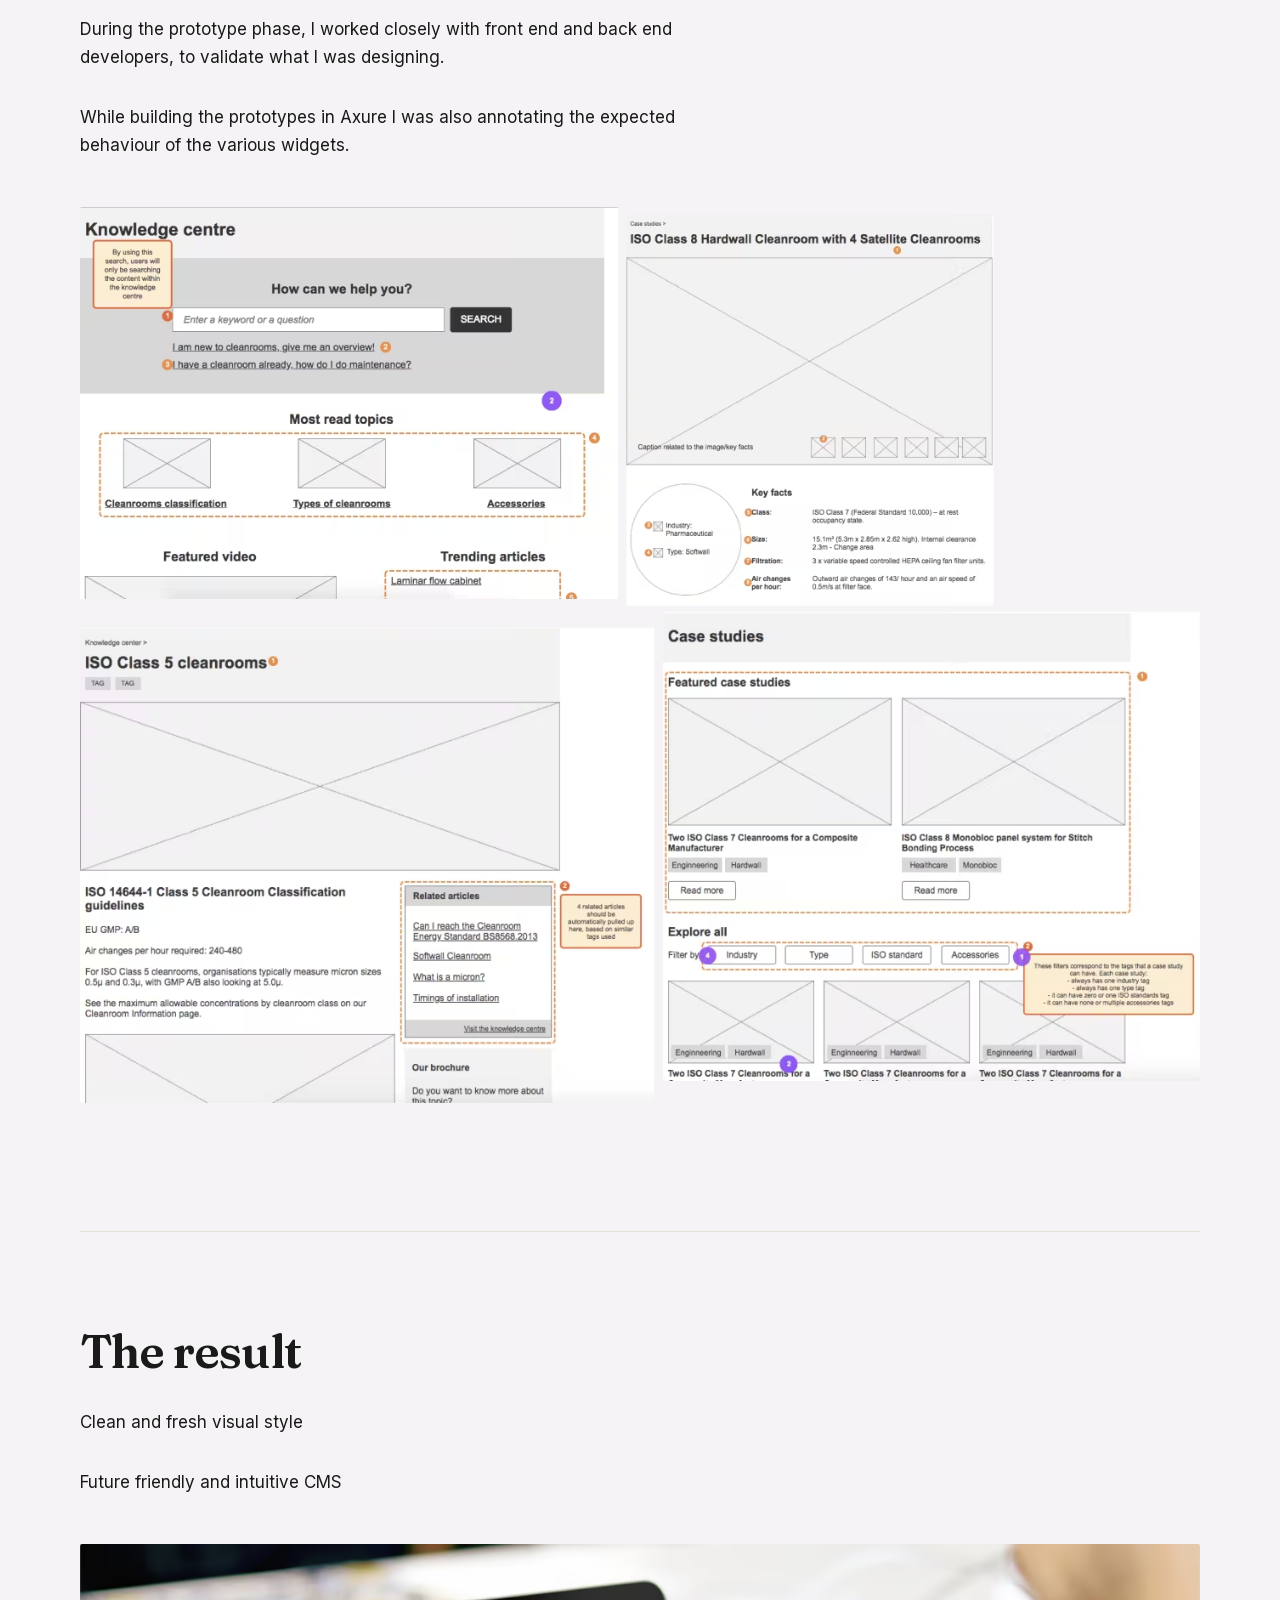
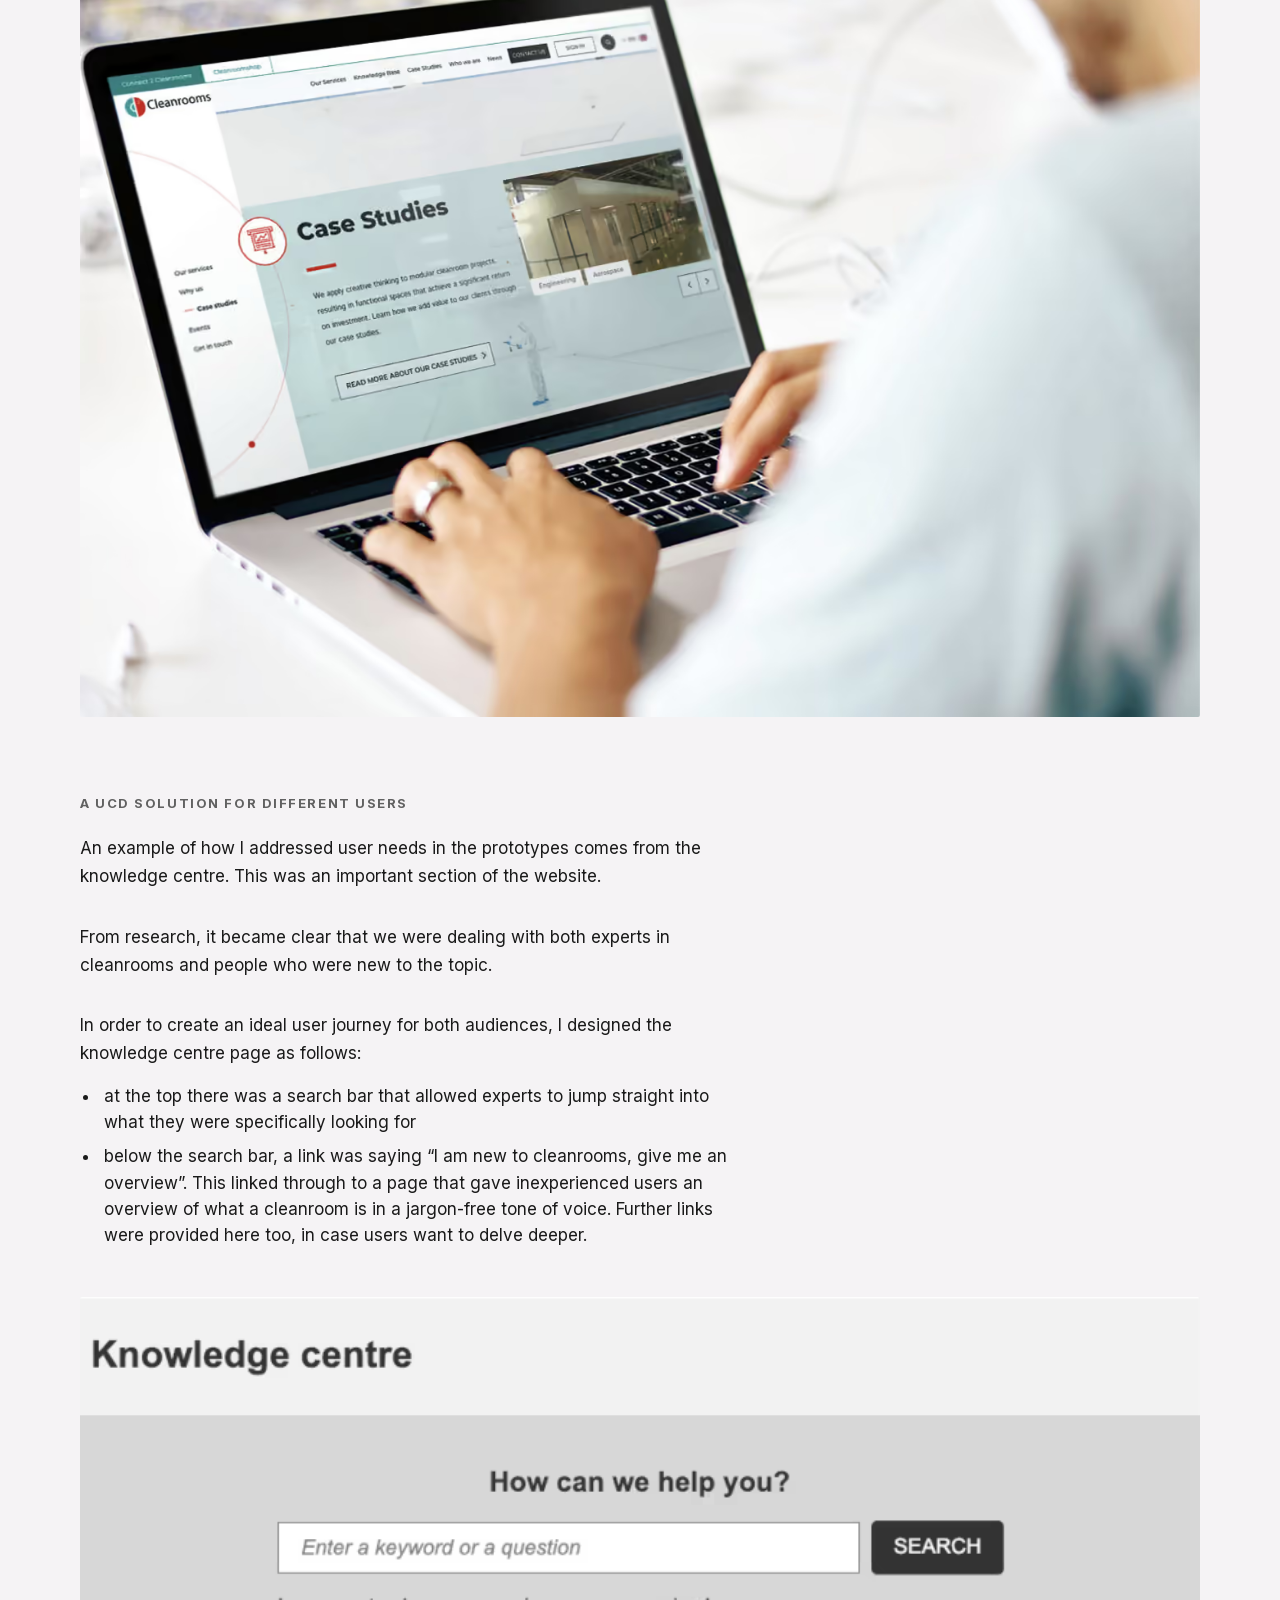
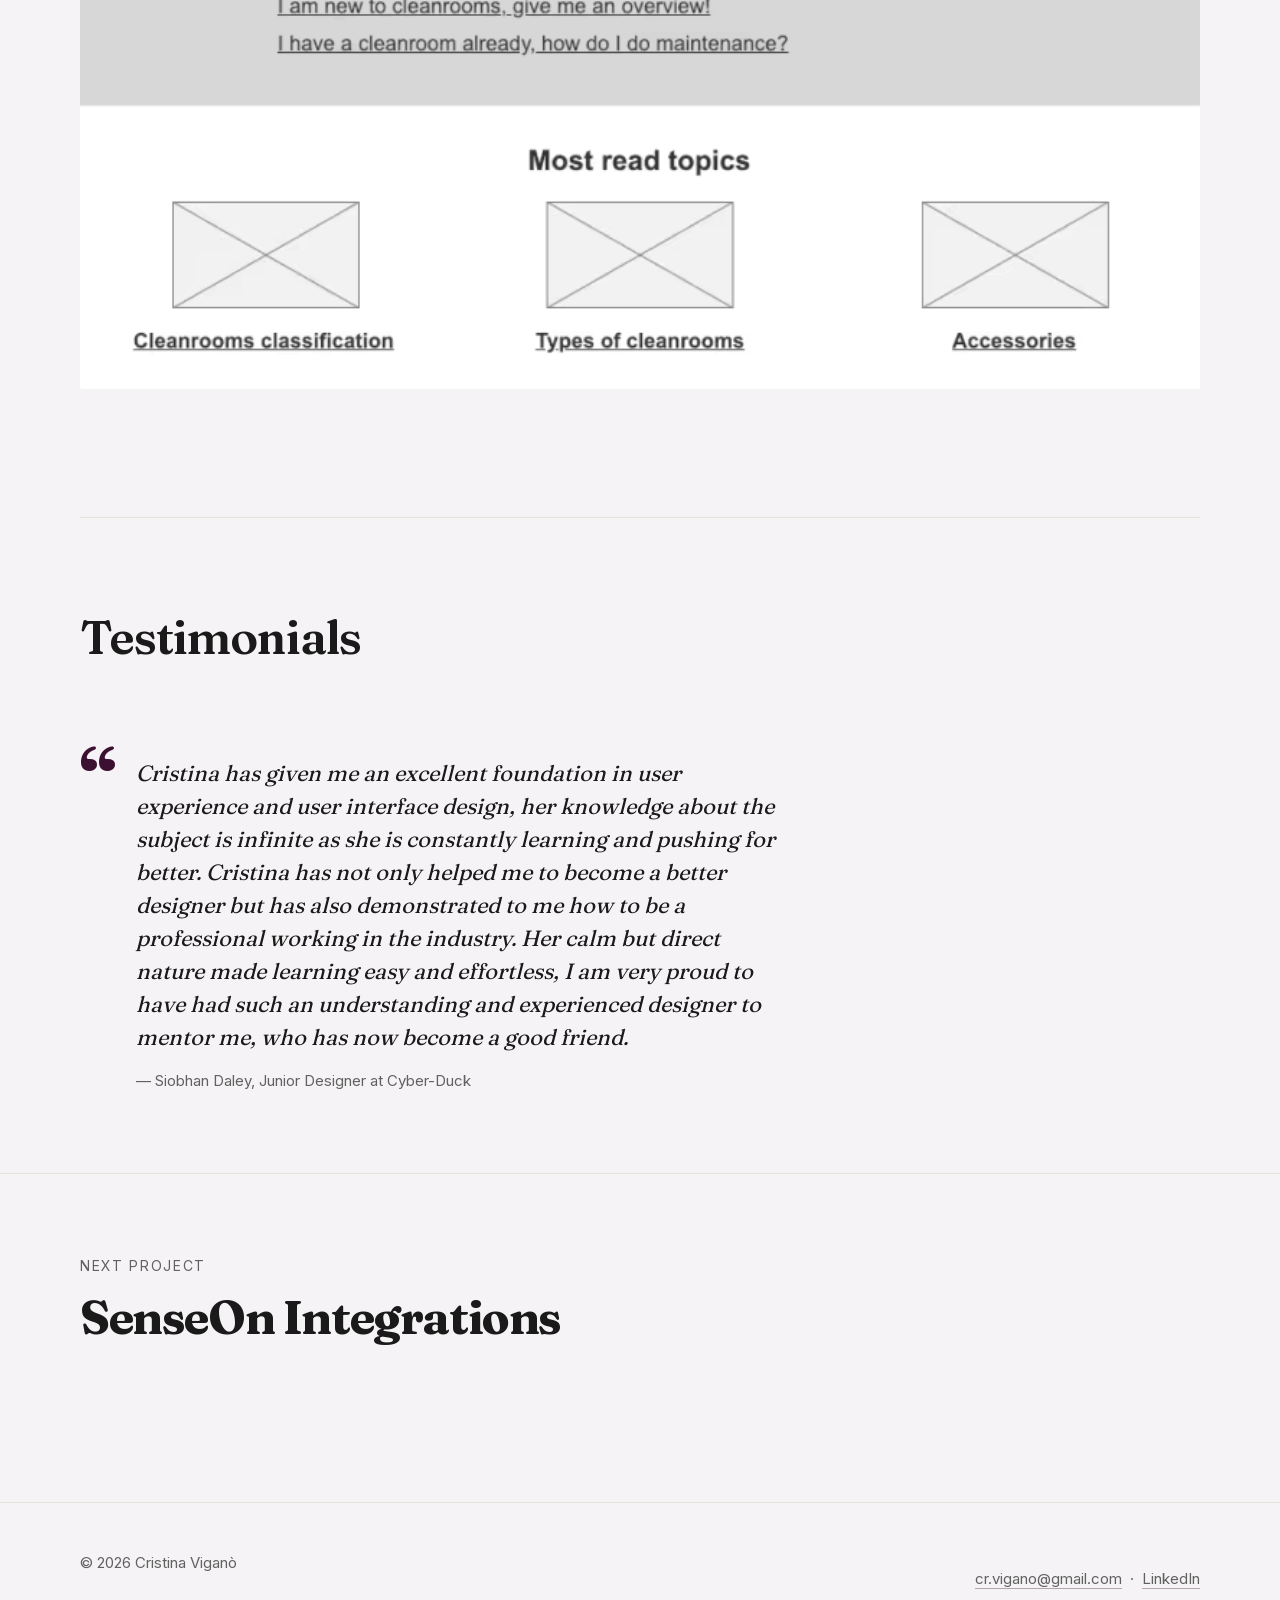
==== commit 807c6950: "feat: apply new homepage design across all pages - Plum curved hero, serif headings and new page col" ====
--- a/c2c.html
+++ b/c2c.html
@@ -5,10 +5,21 @@
         <meta name="viewport" content="width=device-width, initial-scale=1" />
         <title>Connect 2 Cleanrooms &middot; Cristina Viganò</title>
         <meta name="description" content="When it came to digital presence, they had always been ahead of their competitors. To keep this marketing advantage, they wanted help with refreshing their website. They wanted:" />
-        <meta name="theme-color" content="#fbfaf6" />
-        <link rel="preconnect" href="https://fonts.googleapis.com" />
-        <link rel="preconnect" href="https://fonts.gstatic.com" crossorigin />
-        <link rel="stylesheet" href="https://fonts.googleapis.com/css2?family=Inter:wght@400;500;700&display=swap" />
+        <meta name="theme-color" content="#f5f3f5" />
+        <link
+            rel="preload"
+            href="fonts/inter-latin.woff2"
+            as="font"
+            type="font/woff2"
+            crossorigin
+        />
+        <link
+            rel="preload"
+            href="fonts/fraunces-latin.woff2"
+            as="font"
+            type="font/woff2"
+            crossorigin
+        />
         <link rel="stylesheet" href="styles.css" />
     </head>
     <body>
--- a/styles.css
+++ b/styles.css
@@ -3,17 +3,35 @@
    Minimal, refined, AA-accessible, low-carbon.
    ------------------------------------------------------------------------- */
 
-/* Type: Inter (Google Fonts). A close free stand-in for Suisse Int'l. */
+/* Type: Inter for text and Fraunces for headings, both self-hosted as
+   Latin-only WOFF2 (Fraunces is a free stand-in for Cooper). */
+@font-face {
+    font-family: "Inter";
+    font-style: normal;
+    font-weight: 400 700;
+    font-display: swap;
+    src: url("fonts/inter-latin.woff2") format("woff2");
+}
+
+@font-face {
+    font-family: "Fraunces";
+    font-style: normal;
+    font-weight: 400 700;
+    font-display: swap;
+    src: url("fonts/fraunces-latin.woff2") format("woff2");
+}
 
 :root {
-    --bg: #fbfaf6;
+    --bg: #f5f3f5;
     --ink: #1a1a1a;
     --muted: #616161;
     --line: #e5e2d9;
     --accent: #3c1030;
-
-    --serif: "Inter", -apple-system, BlinkMacSystemFont, "Segoe UI",
-        Helvetica, Arial, sans-serif;
+    --plum: #3c1030;
+    --brick: #c84e3e;
+    --intro-bg: #ebe7ec;
+
+    --serif: "Fraunces", Georgia, "Times New Roman", serif;
     --sans: "Inter", -apple-system, BlinkMacSystemFont, "Segoe UI",
         Helvetica, Arial, sans-serif;
 
@@ -460,7 +478,7 @@
 .work-card {
     background: var(--card-bg, #eeeae0);
     color: var(--card-fg, var(--ink));
-    border-radius: 6px;
+    border-radius: 10px;
     padding: var(--space-m);
     display: grid;
     grid-template-columns: 1fr;
@@ -641,9 +659,13 @@
 }
 
 .case-intro-section {
-    background: #f0ede4;
+    background: var(--intro-bg);
     padding-block: var(--space-xl);
-    margin-block-start: var(--space-l);
+}
+
+/* The hero's curved edge opens onto the intro panel, with no gap between. */
+.hero:has(+ .case-intro-section) {
+    background-color: var(--intro-bg);
 }
 
 .case-intro-section > .container {
@@ -1426,3 +1448,329 @@
         text-decoration-color: var(--ink);
     }
 }
+
+/* -------------------------------------------------------------------------
+   Site design: plum hero with a curved edge, serif headings, case tiles.
+   ------------------------------------------------------------------------- */
+.site-header {
+    padding-block: 1.75rem;
+}
+
+.site-name,
+.nav-list {
+    font-family: var(--serif);
+    font-weight: 600;
+    font-size: 1.25rem;
+}
+
+.nav-list a:hover,
+.nav-list a[aria-current="page"] {
+    color: var(--ink);
+}
+
+.eyebrow {
+    font-family: var(--serif);
+}
+
+h1 {
+    font-weight: 400;
+    letter-spacing: -0.015em;
+}
+
+h2 {
+    font-weight: 600;
+    letter-spacing: -0.02em;
+}
+
+/* Hero */
+.hero {
+    color: #fff;
+    background: url("images/hero-bg.svg") center top / 100% 100% no-repeat;
+    padding-block: 4rem 6rem;
+}
+
+@media (min-width: 48rem) {
+    .hero {
+        padding-block: 4.5rem 8rem;
+    }
+
+    .home .hero {
+        padding-block: 6.5rem 9.5rem;
+    }
+}
+
+.hero .eyebrow,
+.hero .body-lead,
+.hero .case-lead {
+    color: #fff;
+}
+
+.hero h1 {
+    font-size: clamp(3.25rem, 8vw, 7rem);
+    line-height: 1.08;
+    margin-bottom: var(--space-m);
+}
+
+/* Two lines at every width: the size follows the space the longer line needs. */
+.home .hero h1 {
+    font-size: min(7rem, calc((100vw - 3rem) / 8.1));
+}
+
+@media (min-width: 48rem) {
+    .home .hero h1 {
+        font-size: min(7rem, calc((100vw - 6rem) / 8.1));
+    }
+}
+
+@media (min-width: 80rem) {
+    .home .hero h1 {
+        font-size: min(7rem, calc((100vw - 8rem) / 8.1));
+    }
+}
+
+.hero .body-lead {
+    max-width: 43.5rem;
+    margin-top: 0;
+}
+
+.hero .body-lead + .body-lead {
+    margin-top: var(--space-s);
+}
+
+.hero .case-back,
+.hero .case-back a {
+    color: #fff;
+}
+
+.hero .case-back a {
+    border-bottom-color: rgba(255, 255, 255, 0.5);
+}
+
+.hero .case-back a:hover,
+.hero .case-back a:focus-visible {
+    border-bottom-color: #fff;
+}
+
+.hero .case-tags li {
+    color: #fff;
+    border-color: rgba(255, 255, 255, 0.6);
+}
+
+.hero a:focus-visible {
+    outline-color: #fff;
+}
+
+.mark {
+    --bar: 0.134em;
+    --hl: 0.62em;
+    --p: 0;
+    background: linear-gradient(var(--brick), var(--brick)) no-repeat
+        0 calc(88% - 4% * var(--p)) / 100%
+        calc(var(--bar) + (var(--hl) - var(--bar)) * var(--p));
+    transition: background-size 2.8s cubic-bezier(0.25, 0.1, 0.25, 1),
+        background-position 2.8s cubic-bezier(0.25, 0.1, 0.25, 1);
+}
+
+.mark + .mark {
+    transition-delay: 0.5s;
+}
+
+.hl-on .mark {
+    --p: 1;
+}
+
+/* The underline grows into a highlight behind the words shortly after load.
+   Script adds .hl-on to the body. */
+@media (prefers-reduced-motion: reduce) {
+    .mark {
+        --p: 0 !important;
+        transition: none;
+    }
+}
+
+.cta--light {
+    color: #fff;
+    border-bottom-color: #fff;
+}
+
+.cta--light::after {
+    color: #fff;
+}
+
+.cta--light:hover,
+.cta--light:focus-visible {
+    color: #fff;
+    border-bottom-width: 2px;
+}
+
+.hero .cta {
+    margin-top: var(--space-m);
+}
+
+.home a:focus-visible {
+    outline-color: var(--brick);
+}
+
+.fun-band a:focus-visible {
+    outline-color: #fff;
+}
+
+/* Section headings */
+.section-title {
+    font-weight: 600;
+    letter-spacing: -0.02em;
+}
+
+.home .section-title {
+    font-size: clamp(2.75rem, 5vw + 1rem, 4.75rem);
+    margin-bottom: 0;
+}
+
+.home .section + .section {
+    border-top: 0;
+}
+
+/* Case cards */
+.work-list {
+    gap: 3rem;
+    margin-top: var(--space-l);
+}
+
+.work-card {
+    isolation: isolate;
+    border-radius: 10px;
+    padding: var(--space-l) var(--space-m) 0;
+    min-height: 0;
+    grid-template-columns: 1fr;
+    gap: var(--space-m);
+    align-items: start;
+}
+
+.work-card__logo {
+    display: block;
+    height: 1.4375rem;
+    width: auto;
+    margin-bottom: 0.875rem;
+}
+
+.work-card__logo--tall {
+    height: 2.5rem;
+}
+
+.work-card__title {
+    font-size: clamp(2rem, 2vw + 1.25rem, 3rem);
+    line-height: 1.05;
+    letter-spacing: -0.02em;
+    max-width: 8em;
+}
+
+.work-card__tags {
+    display: flex;
+    flex-wrap: wrap;
+    gap: 0.4375rem;
+    margin-top: 0.875rem;
+}
+
+.work-card__tags li {
+    padding: 0.28rem 0.8125rem 0.33rem;
+    border: 1px solid currentColor;
+    border-radius: 999px;
+    font-family: var(--serif);
+    font-size: 0.7rem;
+    letter-spacing: 0.1em;
+    text-transform: uppercase;
+    opacity: 0.85;
+}
+
+.work-card__media {
+    aspect-ratio: 650 / 514;
+    margin-inline: -1.75rem;
+    overflow: hidden;
+    border-radius: 0;
+}
+
+.work-card__media img {
+    width: 100%;
+    height: 100%;
+    object-fit: cover;
+    object-position: left center;
+}
+
+@media (min-width: 48rem) {
+    .work-card {
+        grid-template-columns: minmax(0, 1fr);
+        align-items: stretch;
+        min-height: 32.125rem;
+        padding: 0 0 0 5rem;
+    }
+
+    .work-card__text {
+        justify-content: center;
+        padding-block: var(--space-l);
+        max-width: 42%;
+    }
+
+    .work-card__media {
+        position: absolute;
+        top: 0;
+        right: 0;
+        bottom: 0;
+        width: 58%;
+        aspect-ratio: auto;
+        margin: 0;
+        z-index: -1;
+    }
+}
+
+.work-card:hover,
+.work-card:focus-within {
+    transform: none;
+    box-shadow: none;
+}
+
+/* Fun projects band */
+.fun-band {
+    background: var(--plum);
+    color: #fff;
+    padding-block: 5rem;
+}
+
+.fun-band .eyebrow,
+.fun-band .fun-intro {
+    color: #dedede;
+}
+
+.fun-band .section-title {
+    margin-bottom: 0;
+}
+
+.fun-band .fun-intro {
+    margin-top: var(--space-m);
+    max-width: 44ch;
+}
+
+.fun-band .cta {
+    margin-top: var(--space-m);
+}
+
+.home .site-footer {
+    margin-top: 0;
+    border-top: 1px solid var(--line);
+}
+
+/* Tile hover: the image eases in slightly and the title is underlined. */
+.work-card__media img {
+    transition: transform 700ms cubic-bezier(0.25, 0.1, 0.25, 1);
+}
+
+.work-card:hover .work-card__media img,
+.work-card:focus-within .work-card__media img {
+    transform: scale(1.04);
+}
+
+.work-card:hover .work-card__title a,
+.work-card:focus-within .work-card__title a {
+    text-decoration: underline;
+    text-decoration-thickness: 1px;
+    text-underline-offset: 0.15em;
+}
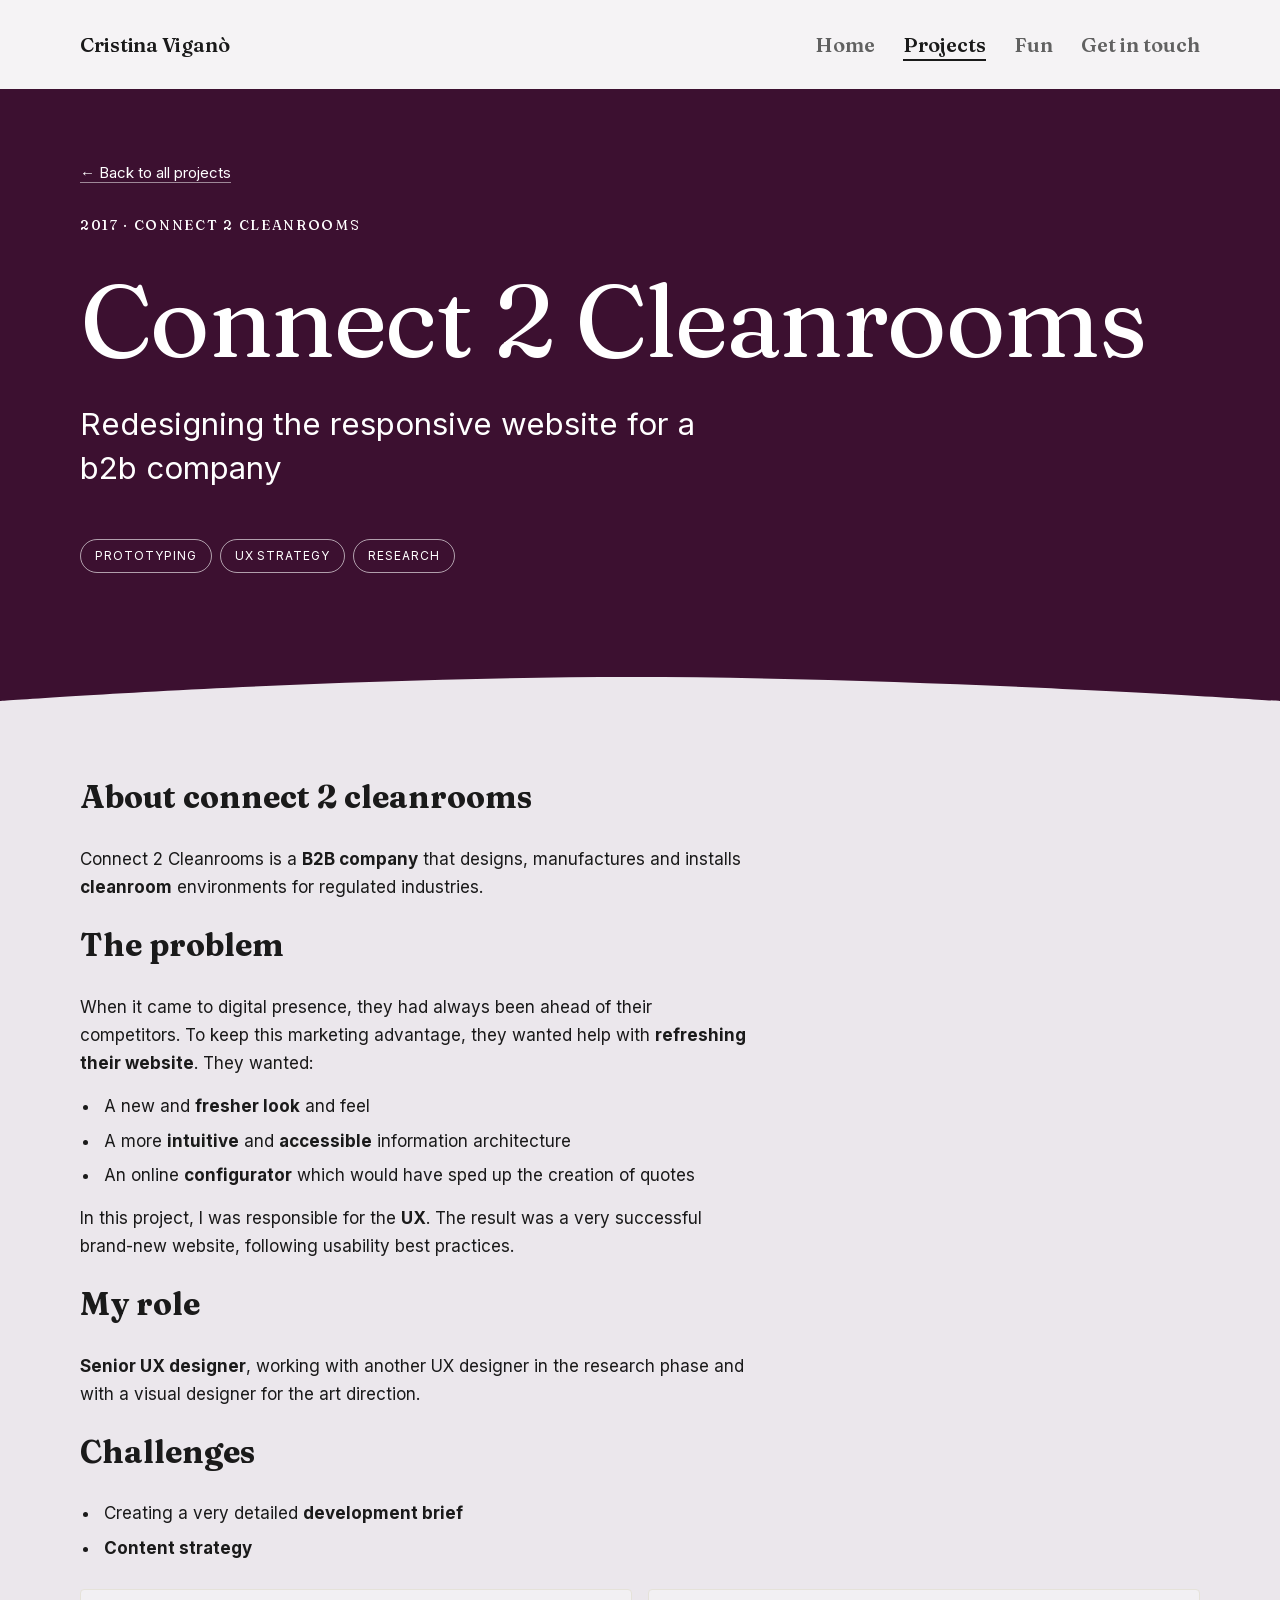
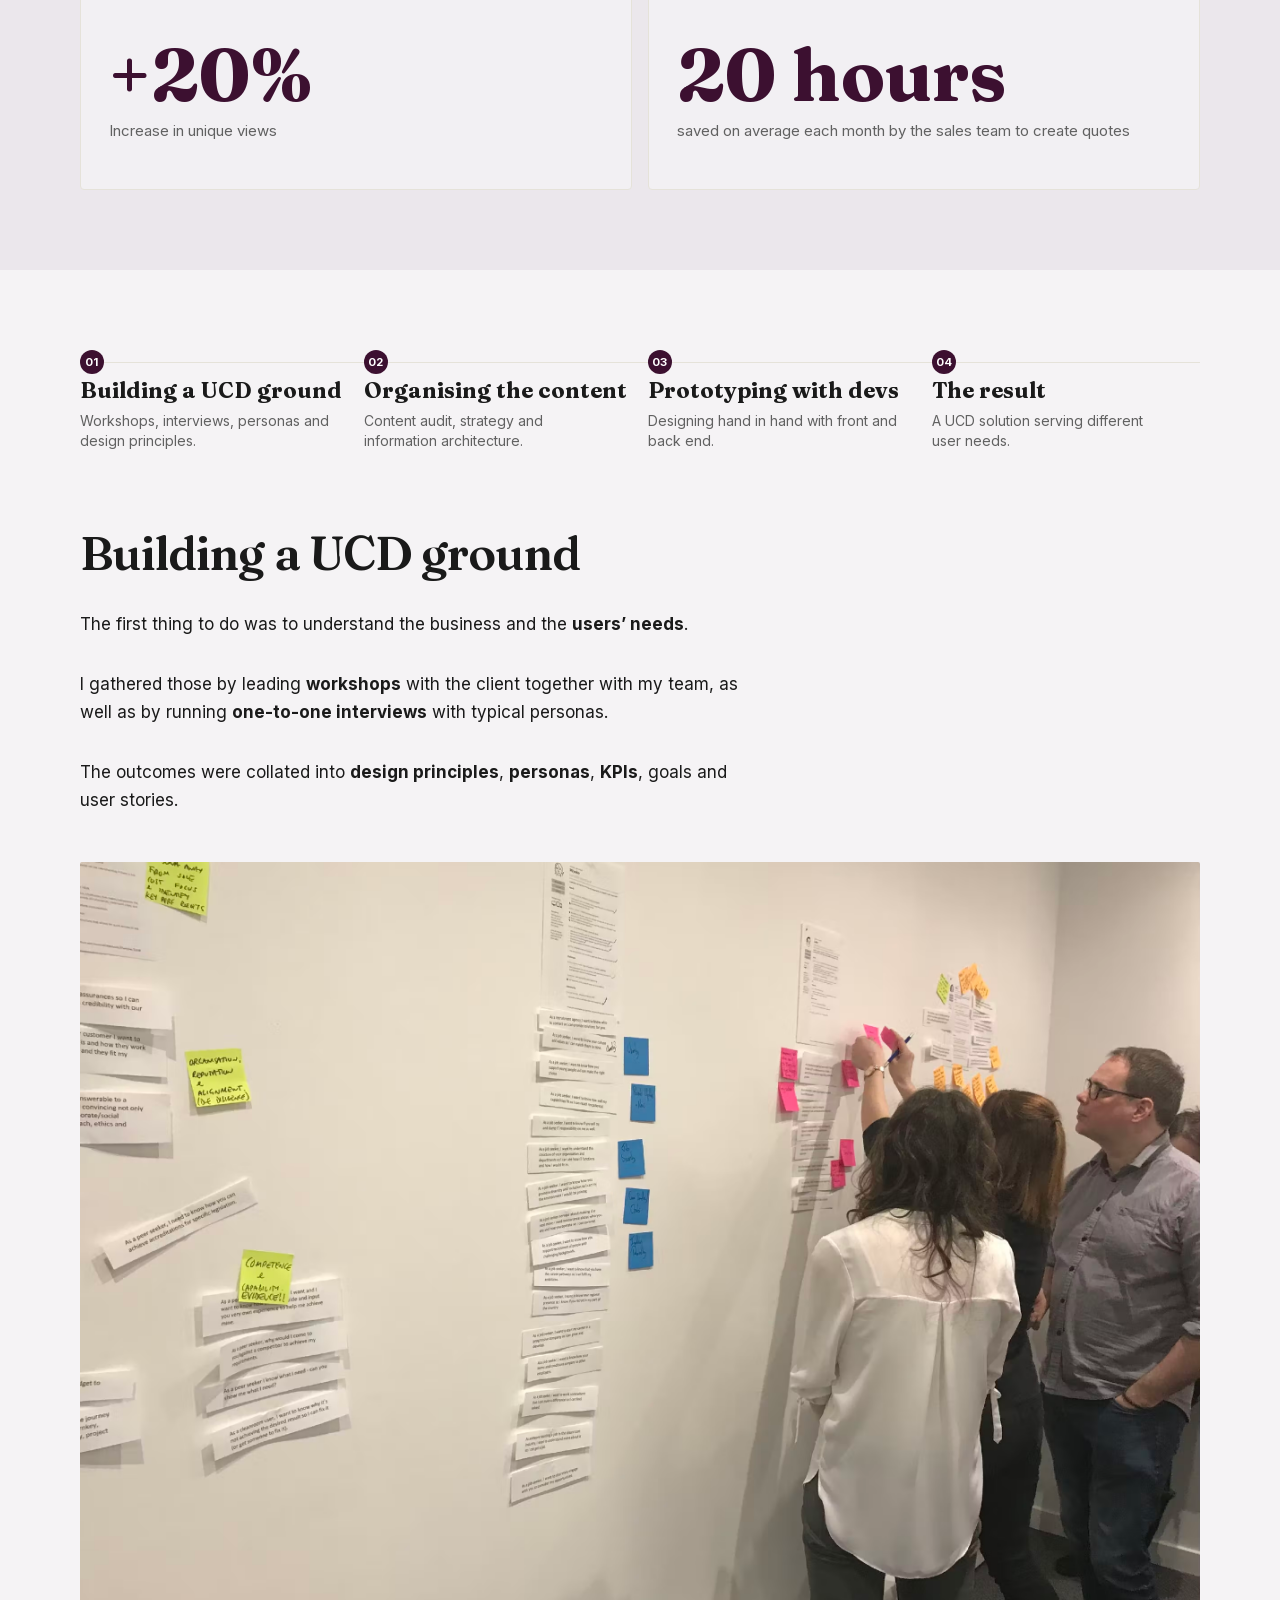
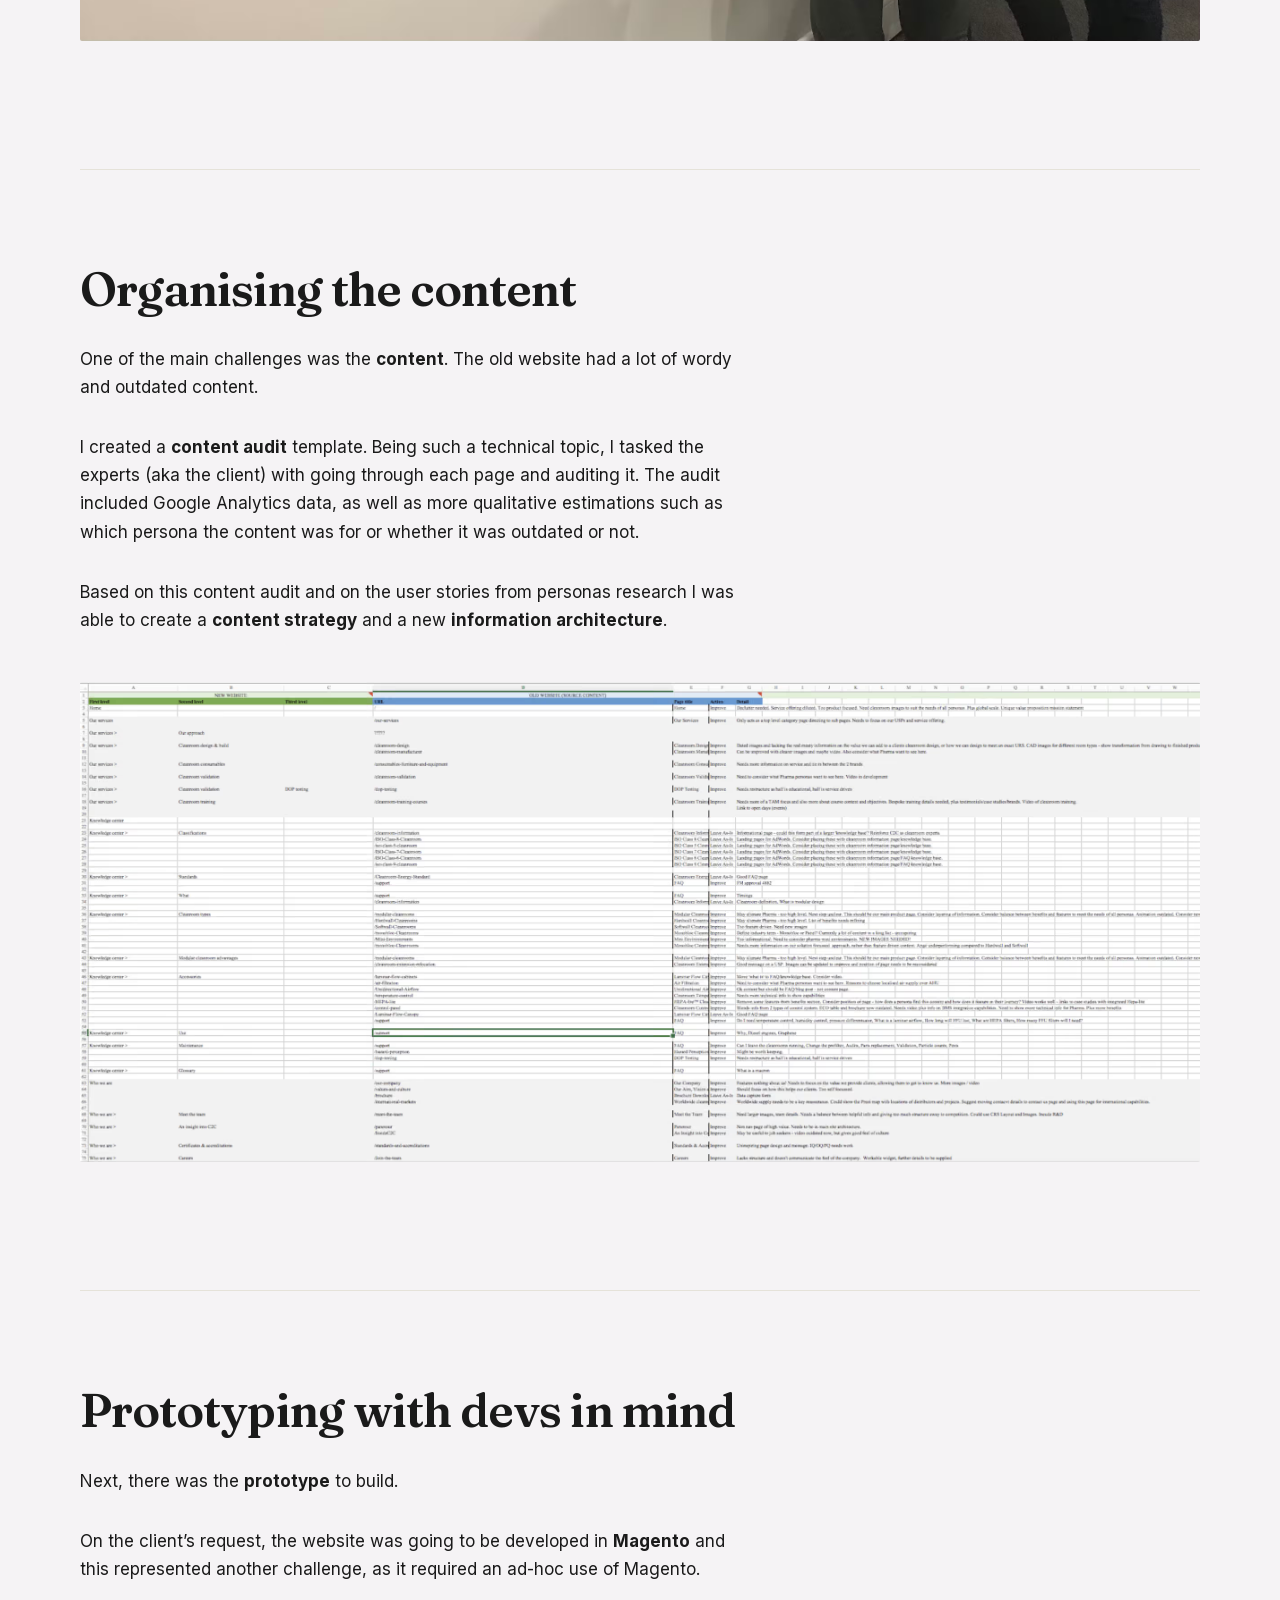
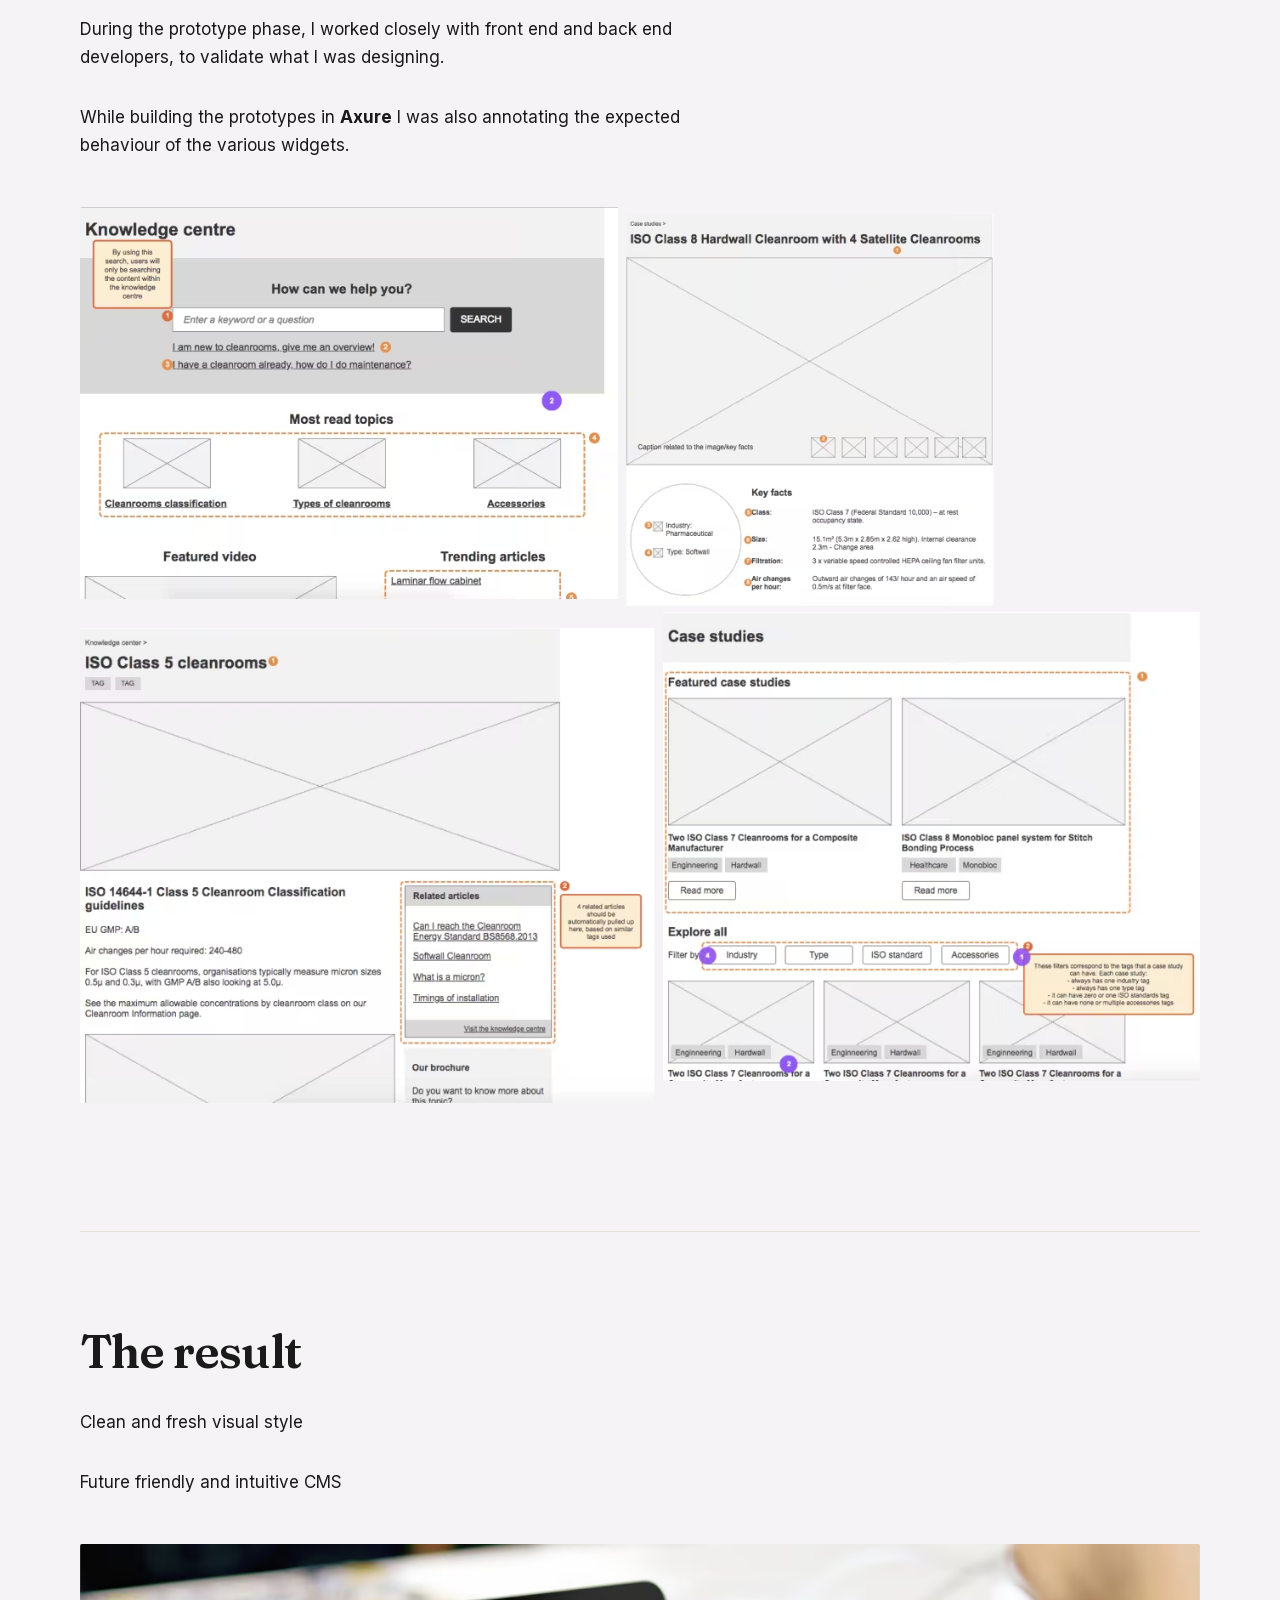
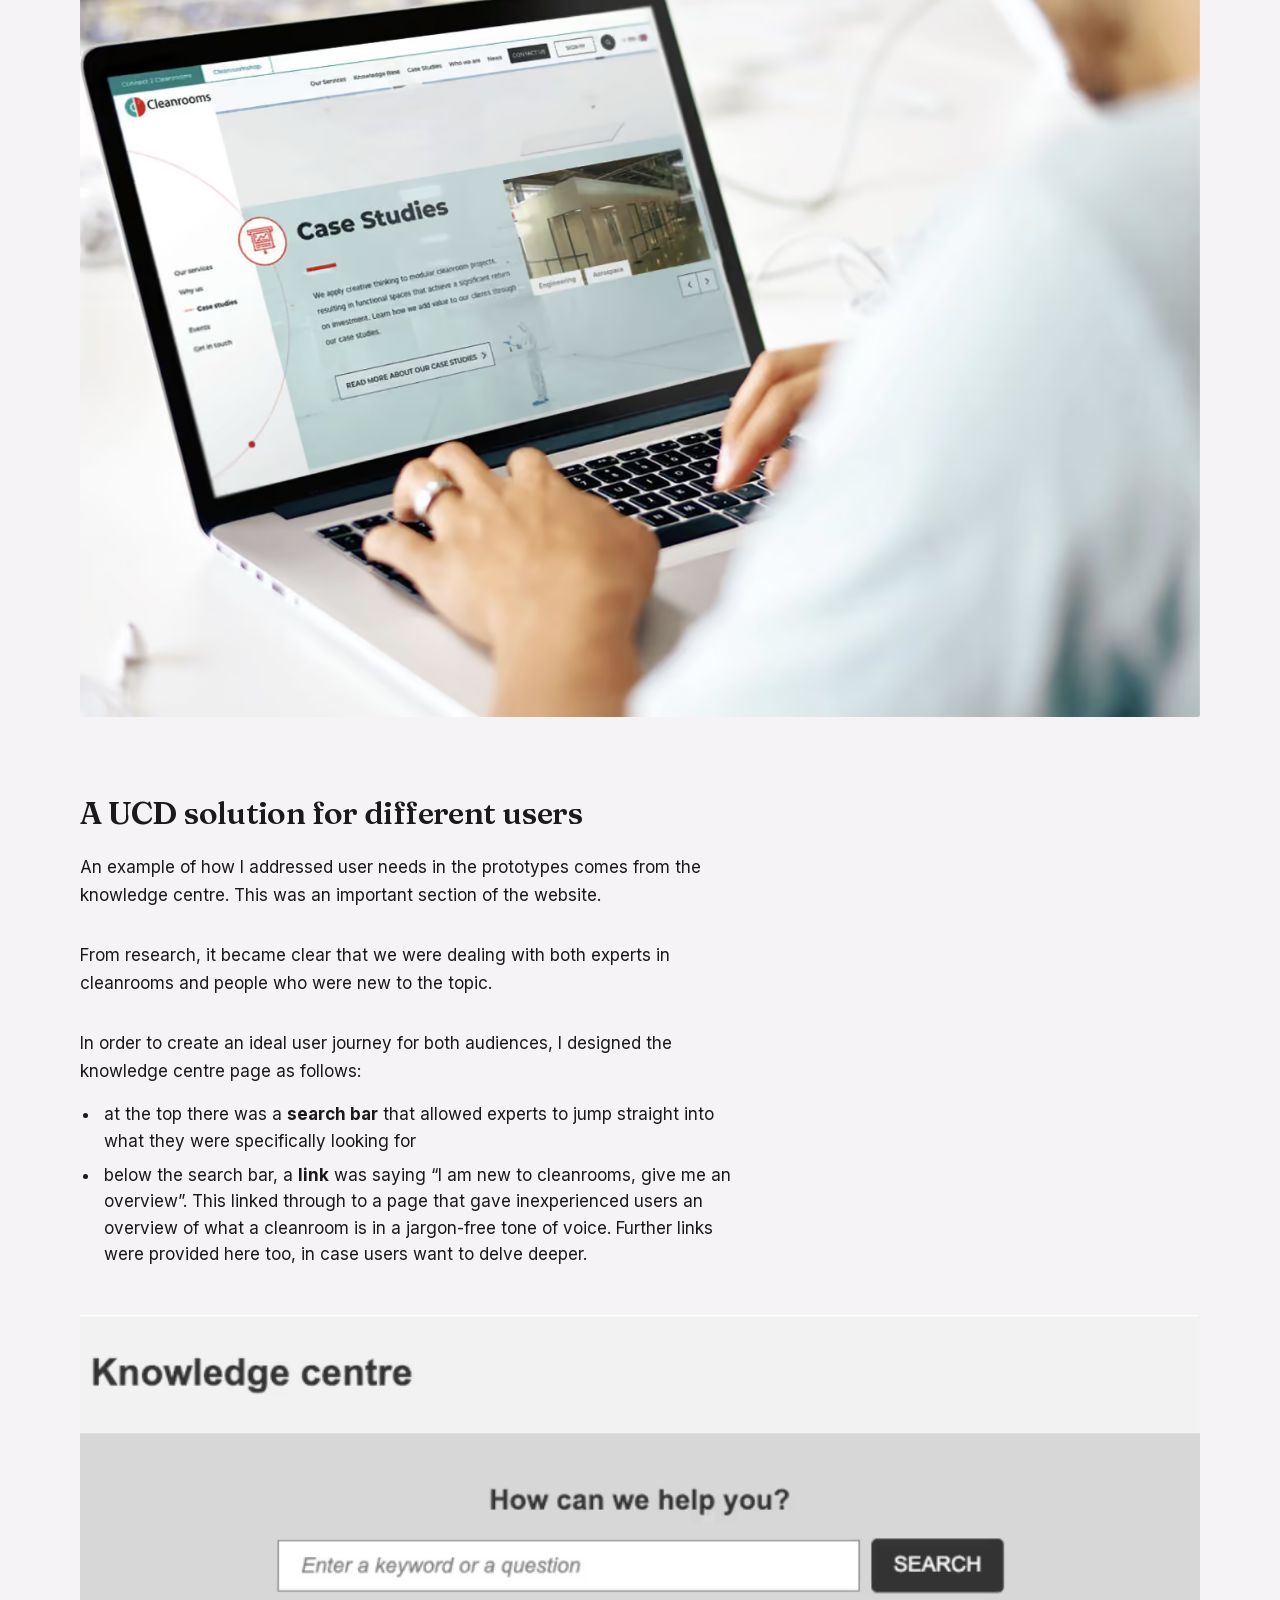
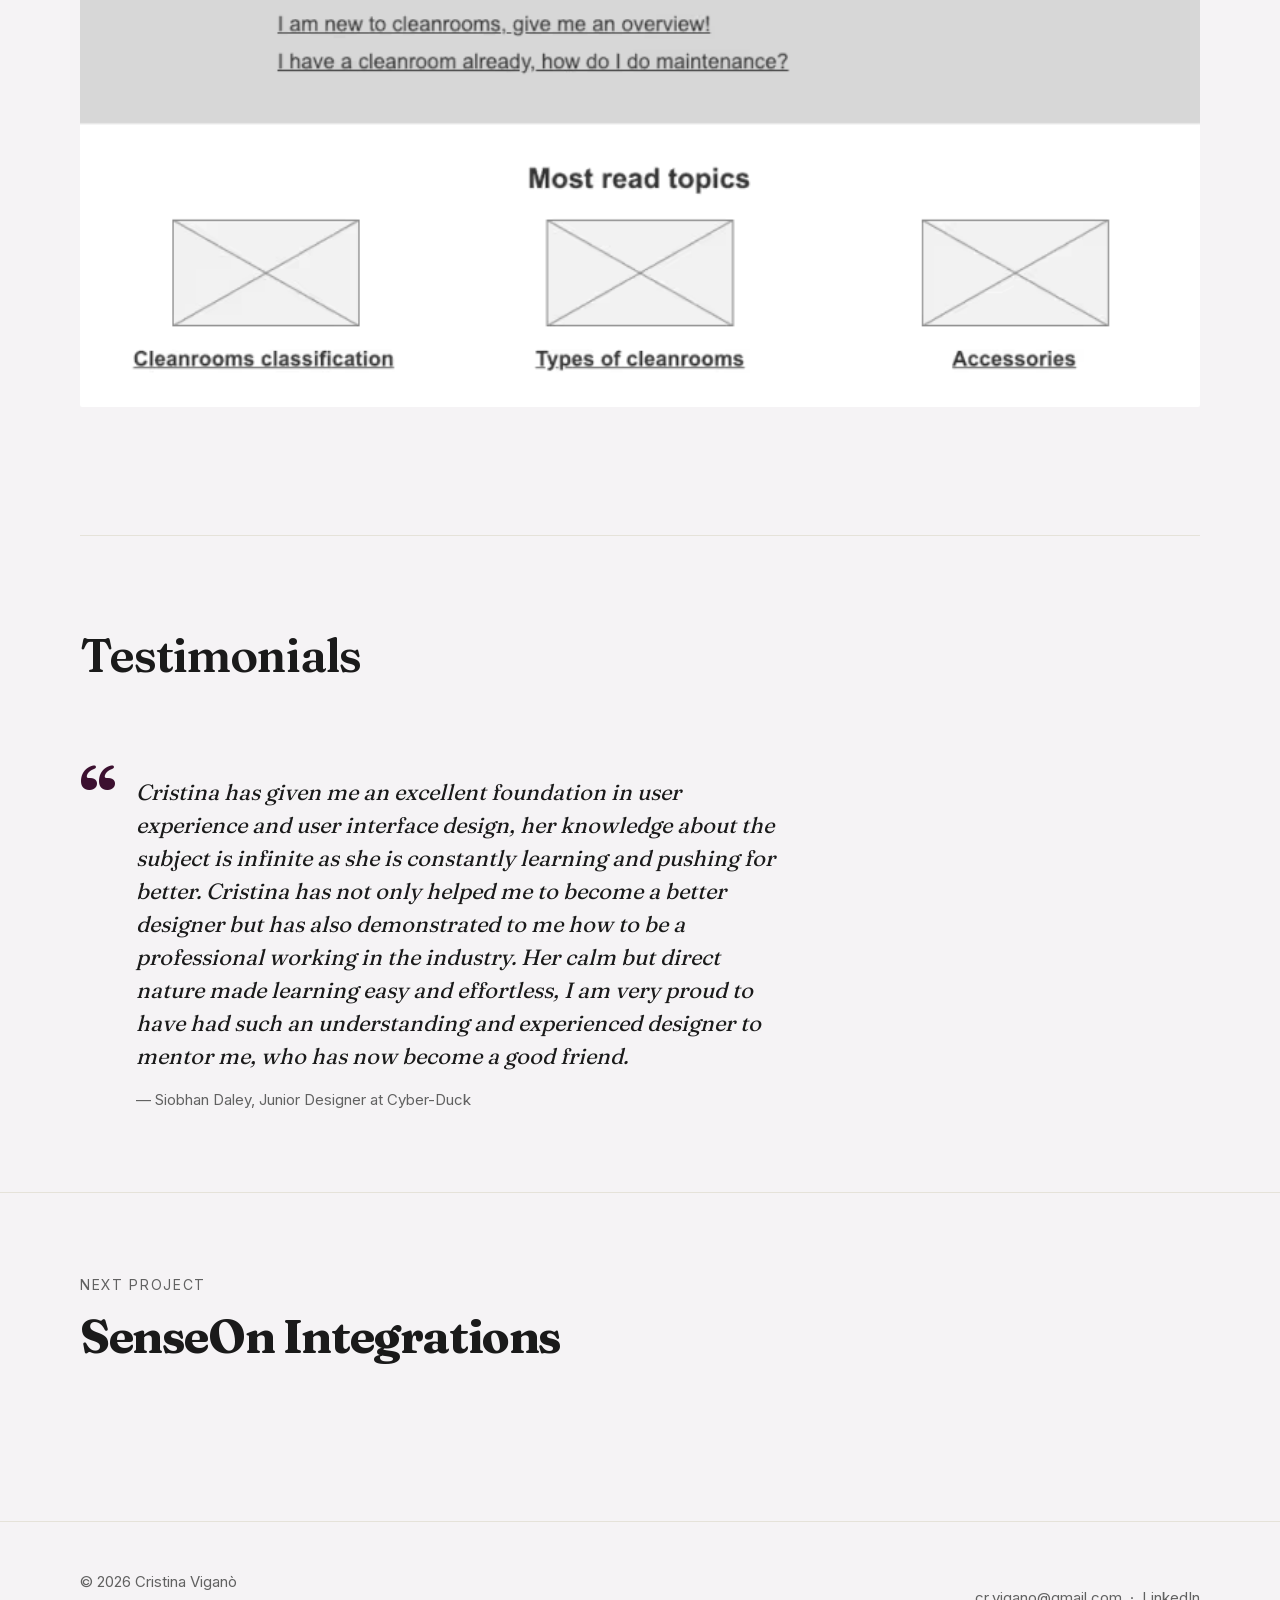
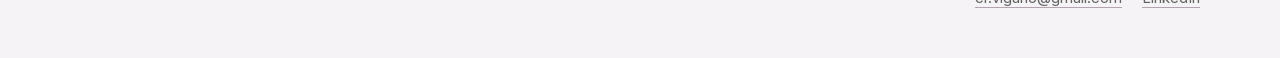
==== commit 9d7e02e9: "feat: bold keywords across case studies and alternate Fun page accordion backgrounds Bold key terms " ====
--- a/c2c.html
+++ b/c2c.html
@@ -55,28 +55,28 @@
             <section class="case-intro-section">
                 <div class="container">
                     <div class="case-narrative">
-                        <h3 class="case-narrative__label">About connect 2 cleanrooms</h3>
-                        <p>Connect 2 Cleanrooms is a B2B company that designs, manufactures and installs cleanroom environments for regulated industries.</p>
-                    </div>
-                    <div class="case-narrative">
-                        <h3 class="case-narrative__label">The problem</h3>
-                        <p>When it came to digital presence, they had always been ahead of their competitors. To keep this marketing advantage, they wanted help with refreshing their website. They wanted:</p>
+                        <h2 class="case-narrative__label">About connect 2 cleanrooms</h2>
+                        <p>Connect 2 Cleanrooms is a <strong>B2B company</strong> that designs, manufactures and installs <strong>cleanroom</strong> environments for regulated industries.</p>
+                    </div>
+                    <div class="case-narrative">
+                        <h2 class="case-narrative__label">The problem</h2>
+                        <p>When it came to digital presence, they had always been ahead of their competitors. To keep this marketing advantage, they wanted help with <strong>refreshing their website</strong>. They wanted:</p>
                         <ul class="case-list">
-                            <li>A new and fresher look and feel</li>
-                            <li>A more intuitive and accessible information architecture</li>
-                            <li>An online configurator which would have sped up the creation of quotes</li>
+                            <li>A new and <strong>fresher look</strong> and feel</li>
+                            <li>A more <strong>intuitive</strong> and <strong>accessible</strong> information architecture</li>
+                            <li>An online <strong>configurator</strong> which would have sped up the creation of quotes</li>
                         </ul>
-                        <p>In this project, I was responsible for the UX. The result was a very successful brand-new website, following usability best practices.</p>
-                    </div>
-                    <div class="case-narrative">
-                        <h3 class="case-narrative__label">My role</h3>
-                        <p>Senior UX designer, working with another UX designer in the research phase and with a visual designer for the art direction.</p>
-                    </div>
-                    <div class="case-narrative">
-                        <h3 class="case-narrative__label">Challenges</h3>
+                        <p>In this project, I was responsible for the <strong>UX</strong>. The result was a very successful brand-new website, following usability best practices.</p>
+                    </div>
+                    <div class="case-narrative">
+                        <h2 class="case-narrative__label">My role</h2>
+                        <p><strong>Senior UX designer</strong>, working with another UX designer in the research phase and with a visual designer for the art direction.</p>
+                    </div>
+                    <div class="case-narrative">
+                        <h2 class="case-narrative__label">Challenges</h2>
                         <ul class="case-list">
-                            <li>Creating a very detailed development brief</li>
-                            <li>Content strategy</li>
+                            <li>Creating a very detailed <strong>development brief</strong></li>
+                            <li><strong>Content strategy</strong></li>
                         </ul>
                     </div>
                     <ul class="stat-cards" aria-label="Headline results">
@@ -122,9 +122,9 @@
                 </ol>
                 <div class="case-narrative">
                     <h2 id="ucd-ground">Building a UCD ground</h2>
-                    <p>The first thing to do was to understand the business and the users’ needs.</p>
-                    <p>I gathered those by leading workshops with the client together with my team, as well as by running one-to-one interviews with typical personas.</p>
-                    <p>The outcomes were collated into design principles, personas, KPIs, goals and user stories.</p>
+                    <p>The first thing to do was to understand the business and the <strong>users’ needs</strong>.</p>
+                    <p>I gathered those by leading <strong>workshops</strong> with the client together with my team, as well as by running <strong>one-to-one interviews</strong> with typical personas.</p>
+                    <p>The outcomes were collated into <strong>design principles</strong>, <strong>personas</strong>, <strong>KPIs</strong>, goals and user stories.</p>
                 </div>
                 <figure class="case-figure">
                     <div class="case-figure__media">
@@ -138,9 +138,9 @@
                 <hr class="case-divider" />
                 <div class="case-narrative">
                     <h2 id="content">Organising the content</h2>
-                    <p>One of the main challenges was the content. The old website had a lot of wordy and outdated content.</p>
-                    <p>I created a content audit template. Being such a technical topic, I tasked the experts (aka the client) with going through each page and auditing it. The audit included Google Analytics data, as well as more qualitative estimations such as which persona the content was for or whether it was outdated or not.</p>
-                    <p>Based on this content audit and on the user stories from personas research I was able to create a content strategy and a new information architecture.</p>
+                    <p>One of the main challenges was the <strong>content</strong>. The old website had a lot of wordy and outdated content.</p>
+                    <p>I created a <strong>content audit</strong> template. Being such a technical topic, I tasked the experts (aka the client) with going through each page and auditing it. The audit included Google Analytics data, as well as more qualitative estimations such as which persona the content was for or whether it was outdated or not.</p>
+                    <p>Based on this content audit and on the user stories from personas research I was able to create a <strong>content strategy</strong> and a new <strong>information architecture</strong>.</p>
                 </div>
                 <figure class="case-figure">
                     <div class="case-figure__media">
@@ -154,10 +154,10 @@
                 <hr class="case-divider" />
                 <div class="case-narrative">
                     <h2 id="prototyping">Prototyping with devs in mind</h2>
-                    <p>Next, there was the prototype to build.</p>
-                    <p>On the client’s request, the website was going to be developed in Magento and this represented another challenge, as it required an ad-hoc use of Magento.</p>
+                    <p>Next, there was the <strong>prototype</strong> to build.</p>
+                    <p>On the client’s request, the website was going to be developed in <strong>Magento</strong> and this represented another challenge, as it required an ad-hoc use of Magento.</p>
                     <p>During the prototype phase, I worked closely with front end and back end developers, to validate what I was designing.</p>
-                    <p>While building the prototypes in Axure I was also annotating the expected behaviour of the various widgets.</p>
+                    <p>While building the prototypes in <strong>Axure</strong> I was also annotating the expected behaviour of the various widgets.</p>
                 </div>
                 <figure class="case-figure">
                     <div class="case-figure__media">
@@ -184,13 +184,13 @@
                     </div>
                 </figure>
                 <div class="case-narrative">
-                    <h3 class="case-narrative__label">A UCD solution for different users</h3>
+                    <h2 class="case-narrative__label">A UCD solution for different users</h2>
                     <p>An example of how I addressed user needs in the prototypes comes from the knowledge centre. This was an important section of the website.</p>
                     <p>From research, it became clear that we were dealing with both experts in cleanrooms and people who were new to the topic.</p>
                     <p>In order to create an ideal user journey for both audiences, I designed the knowledge centre page as follows:</p>
                     <ul class="case-list">
-                        <li>at the top there was a search bar that allowed experts to jump straight into what they were specifically looking for</li>
-                        <li>below the search bar, a link was saying “I am new to cleanrooms, give me an overview”. This linked through to a page that gave inexperienced users an overview of what a cleanroom is in a jargon-free tone of voice. Further links were provided here too, in case users want to delve deeper.</li>
+                        <li>at the top there was a <strong>search bar</strong> that allowed experts to jump straight into what they were specifically looking for</li>
+                        <li>below the search bar, a <strong>link</strong> was saying “I am new to cleanrooms, give me an overview”. This linked through to a page that gave inexperienced users an overview of what a cleanroom is in a jargon-free tone of voice. Further links were provided here too, in case users want to delve deeper.</li>
                     </ul>
                 </div>
                 <figure class="case-figure">
--- a/styles.css
+++ b/styles.css
@@ -668,6 +668,11 @@
     background-color: var(--intro-bg);
 }
 
+/* Same on the Fun page, where the first accordion band is white. */
+.hero:has(+ .fun-accordions) {
+    background-color: #fff;
+}
+
 .case-intro-section > .container {
     display: flex;
     flex-direction: column;
@@ -747,14 +752,14 @@
 }
 
 .case-narrative__label {
-    font-size: 0.8125rem !important;
-    font-weight: 700;
-    letter-spacing: 0.12em;
-    text-transform: uppercase;
-    color: var(--muted);
+    font-size: var(--step-2) !important;
+    font-family: var(--serif);
+    font-weight: 600;
+    letter-spacing: -0.02em;
+    text-transform: none;
+    color: var(--ink);
     margin-top: 0 !important;
     margin-bottom: var(--space-xs) !important;
-    font-family: var(--sans);
 }
 
 .case-intro-section .case-narrative__label {
@@ -1169,6 +1174,80 @@
     height: auto;
     display: block;
     border-radius: 2px;
+}
+
+.case-figure__media--video {
+    background: #000;
+    display: flex;
+    justify-content: center;
+    align-items: center;
+}
+
+.case-figure__media--video video {
+    display: block;
+    max-width: 100%;
+    height: auto;
+}
+
+.phone-mockup {
+    width: min(300px, 80%);
+    margin: 0 auto;
+    padding: 12px;
+    background: #111;
+    border-radius: 44px;
+    box-shadow: 0 0 0 2px #333, 0 24px 48px rgba(0, 0, 0, 0.25);
+}
+
+.phone-mockup__screen {
+    aspect-ratio: 375 / 780;
+    overflow-y: auto;
+    overscroll-behavior: contain;
+    border-radius: 32px;
+    background: #000;
+    scrollbar-width: none;
+}
+
+.phone-mockup__screen::-webkit-scrollbar {
+    display: none;
+}
+
+.laptop-mockup {
+    width: min(860px, 100%);
+    margin: 0 auto;
+}
+
+.laptop-mockup__screen {
+    aspect-ratio: 16 / 10;
+    overflow-y: auto;
+    overscroll-behavior: contain;
+    background: #000;
+    border: 12px solid #111;
+    border-bottom-width: 14px;
+    border-radius: 16px 16px 0 0;
+    box-shadow: 0 0 0 2px #333;
+    scrollbar-width: thin;
+}
+
+.laptop-mockup__base {
+    height: 14px;
+    width: 112%;
+    margin: 0 -6%;
+    background: linear-gradient(#d9d9dc, #a9a9ae);
+    border-radius: 0 0 18px 18px;
+    box-shadow: 0 18px 32px rgba(0, 0, 0, 0.2);
+}
+
+.phone-mockup__screen img,
+.laptop-mockup__screen img {
+    display: block;
+    width: 100%;
+    height: auto;
+}
+
+.phone-mockup__screen:focus-visible,
+.laptop-mockup__screen:focus-visible {
+    outline: 2px solid var(--accent);
+    outline-offset: 2px;
 }
 
 .case-figure__media--empty::after {
@@ -1338,12 +1417,20 @@
     flex-direction: column;
 }
 
+.fun-accordions {
+    padding-block: 0;
+    overflow-x: clip;
+}
+
 .accordion {
-    border-top: 1px solid var(--line);
-}
-
-.accordion:last-of-type {
-    border-bottom: 1px solid var(--line);
+    background: #fff;
+    box-shadow: 0 0 0 100vmax #fff;
+    clip-path: inset(0 -100vmax);
+}
+
+.accordion:nth-of-type(even) {
+    background: var(--intro-bg);
+    box-shadow: 0 0 0 100vmax var(--intro-bg);
 }
 
 .accordion__summary {
@@ -1453,14 +1540,44 @@
    Site design: plum hero with a curved edge, serif headings, case tiles.
    ------------------------------------------------------------------------- */
 .site-header {
-    padding-block: 1.75rem;
+    padding-block: 1rem;
+}
+
+/* One line at every width. The text scales down on small screens and the
+   links keep a 44px tall tap area. */
+.site-nav {
+    flex-wrap: nowrap;
+    align-items: center;
+    gap: 0.75rem;
 }
 
 .site-name,
 .nav-list {
     font-family: var(--serif);
     font-weight: 600;
-    font-size: 1.25rem;
+    font-size: clamp(0.75rem, 3.4vw, 1.25rem);
+}
+
+.nav-list {
+    flex-wrap: nowrap;
+    gap: clamp(0.5rem, 2.4vw, 1.75rem);
+    white-space: nowrap;
+}
+
+.site-name,
+.nav-list a {
+    display: inline-block;
+    padding-block: 0.75rem;
+}
+
+.site-name {
+    white-space: nowrap;
+}
+
+@media (max-width: 22.5rem) {
+    .site-nav {
+        flex-wrap: wrap;
+    }
 }
 
 .nav-list a:hover,
@@ -1679,11 +1796,12 @@
     font-size: 0.7rem;
     letter-spacing: 0.1em;
     text-transform: uppercase;
-    opacity: 0.85;
+    opacity: 1;
 }
 
 .work-card__media {
     aspect-ratio: 650 / 514;
+    width: auto;
     margin-inline: -1.75rem;
     overflow: hidden;
     border-radius: 0;
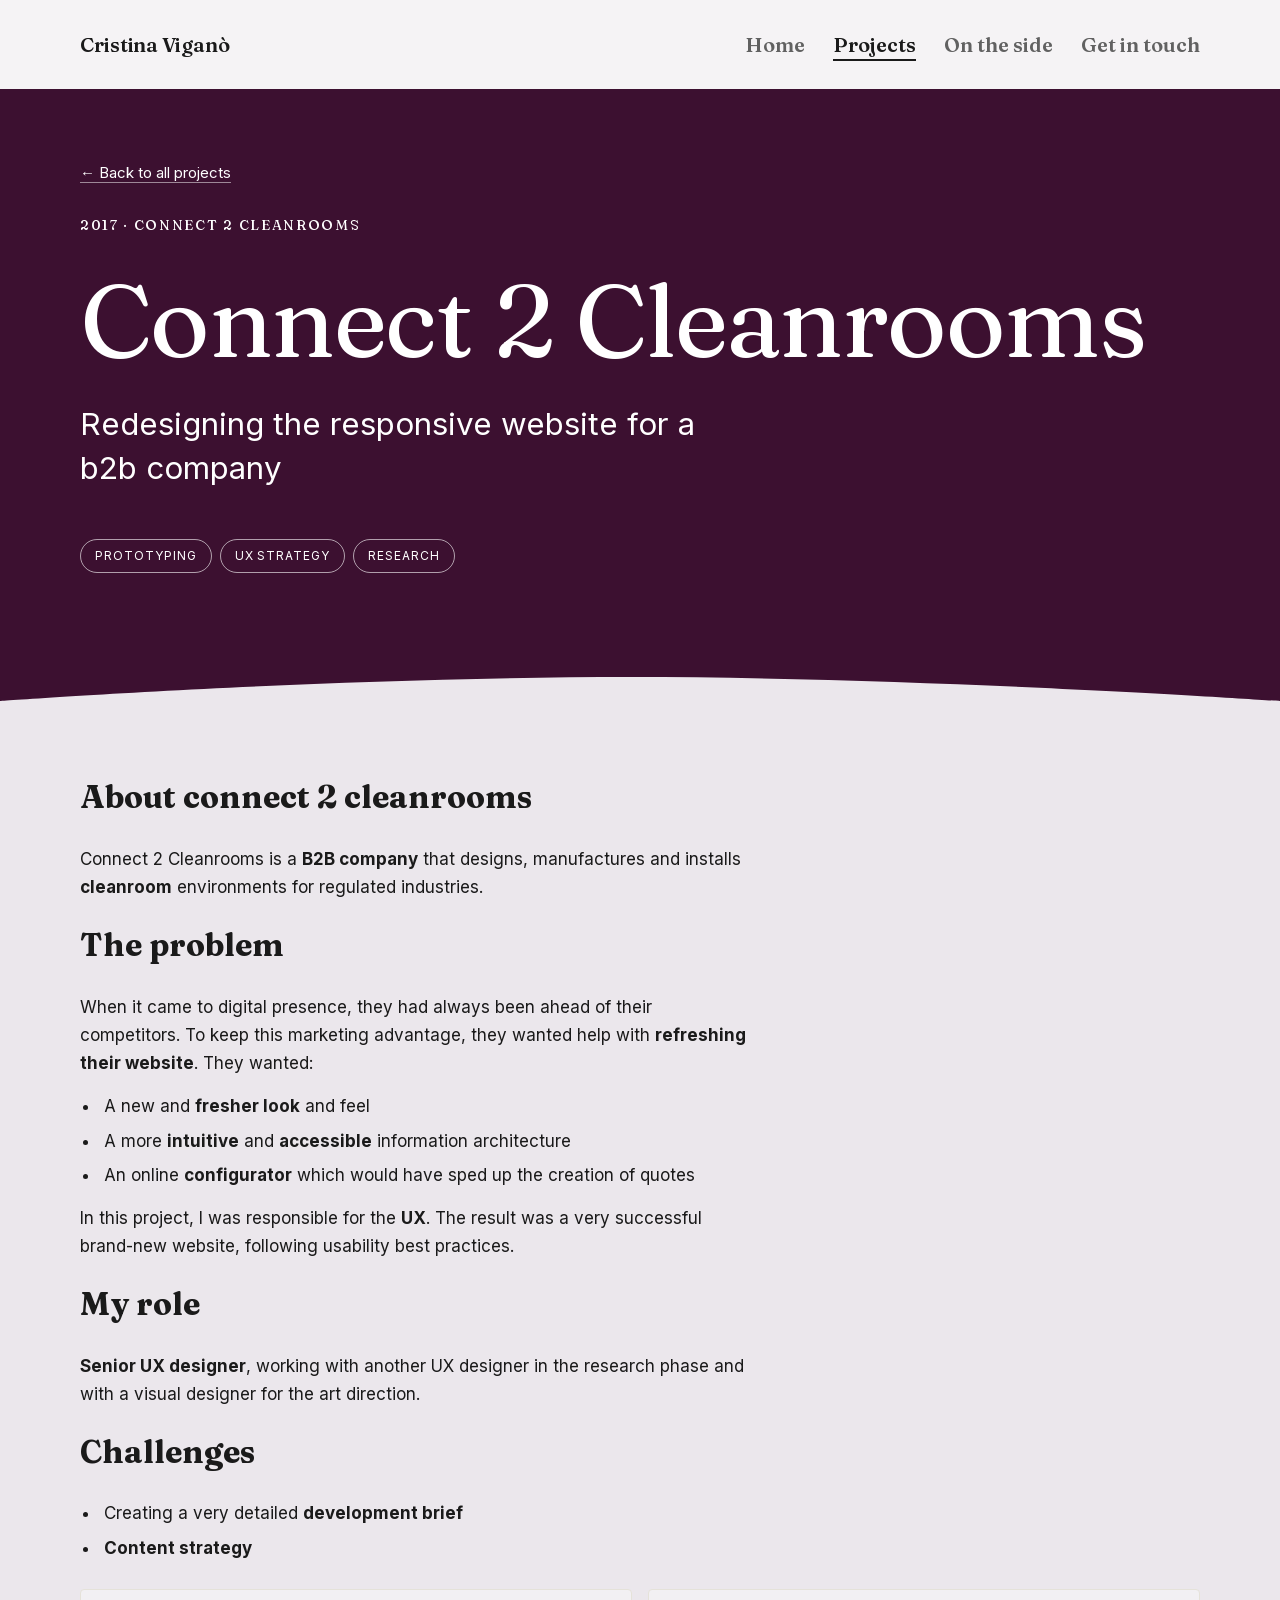
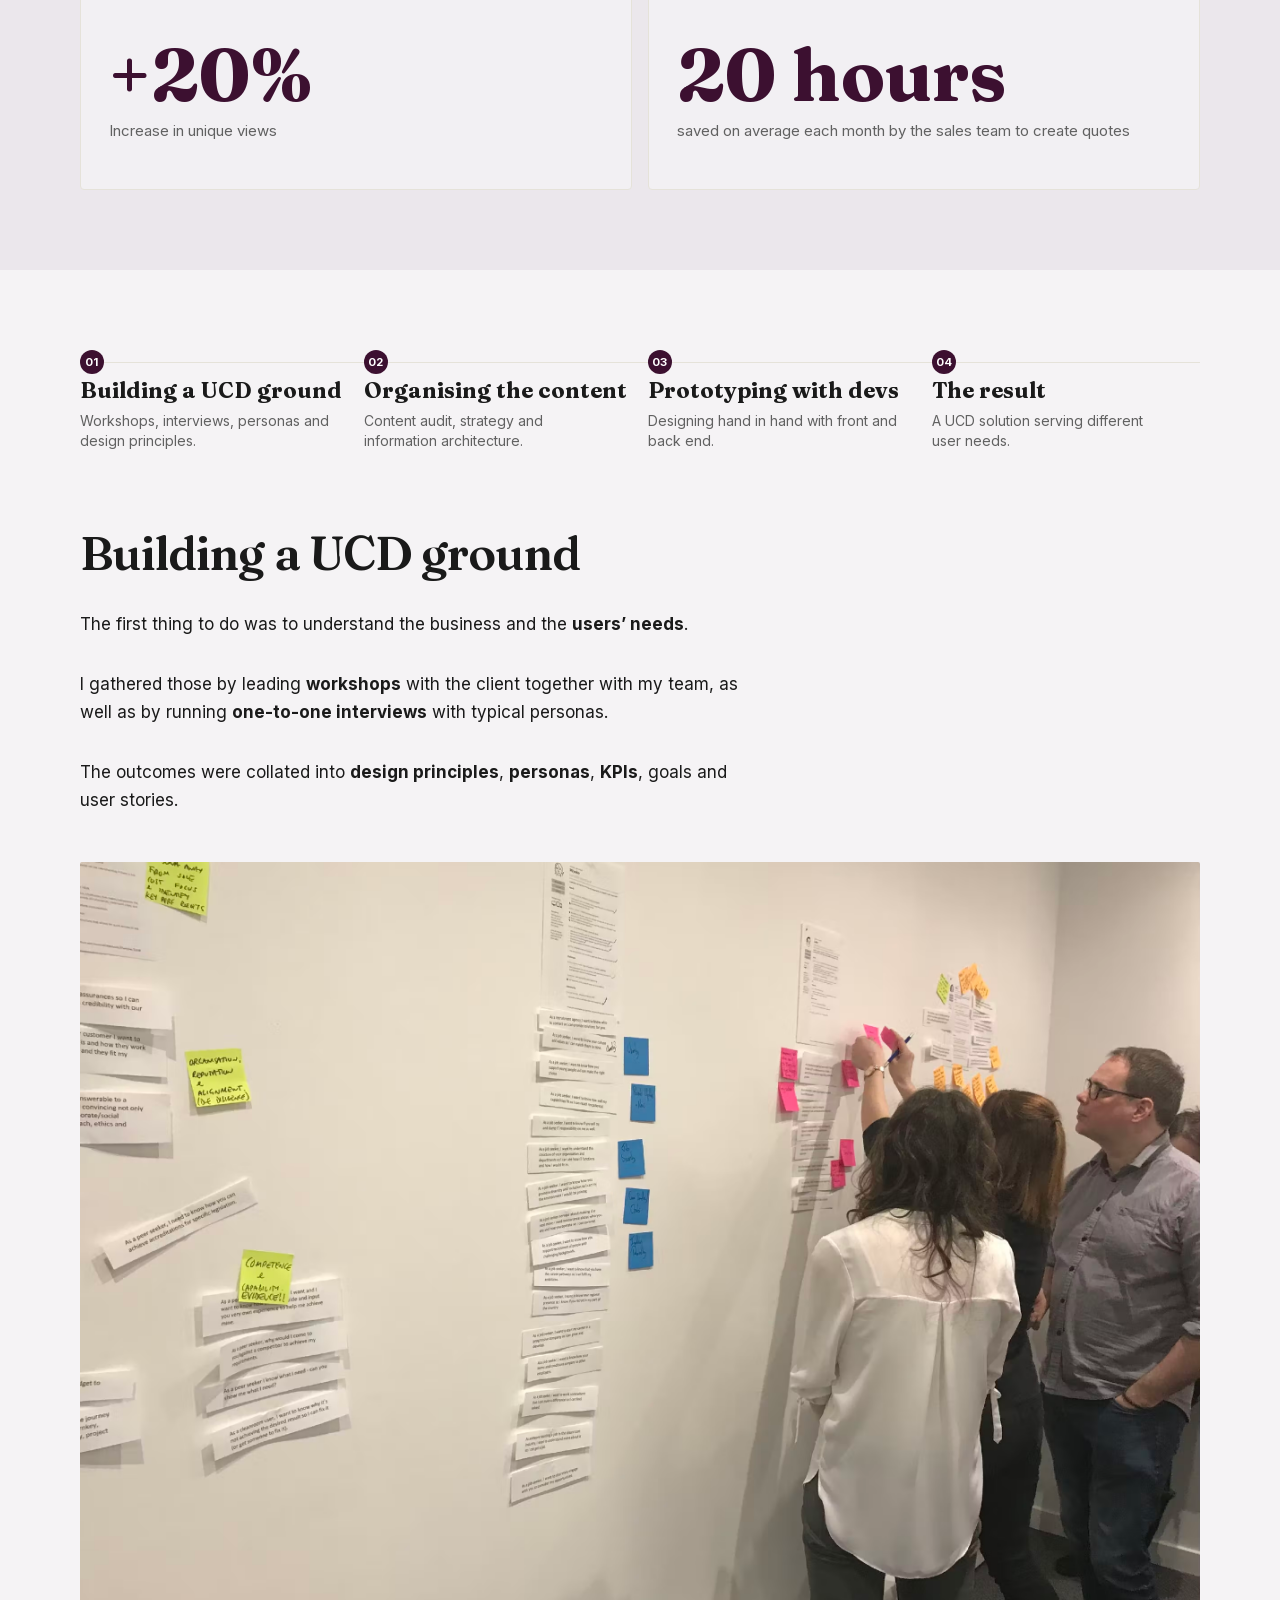
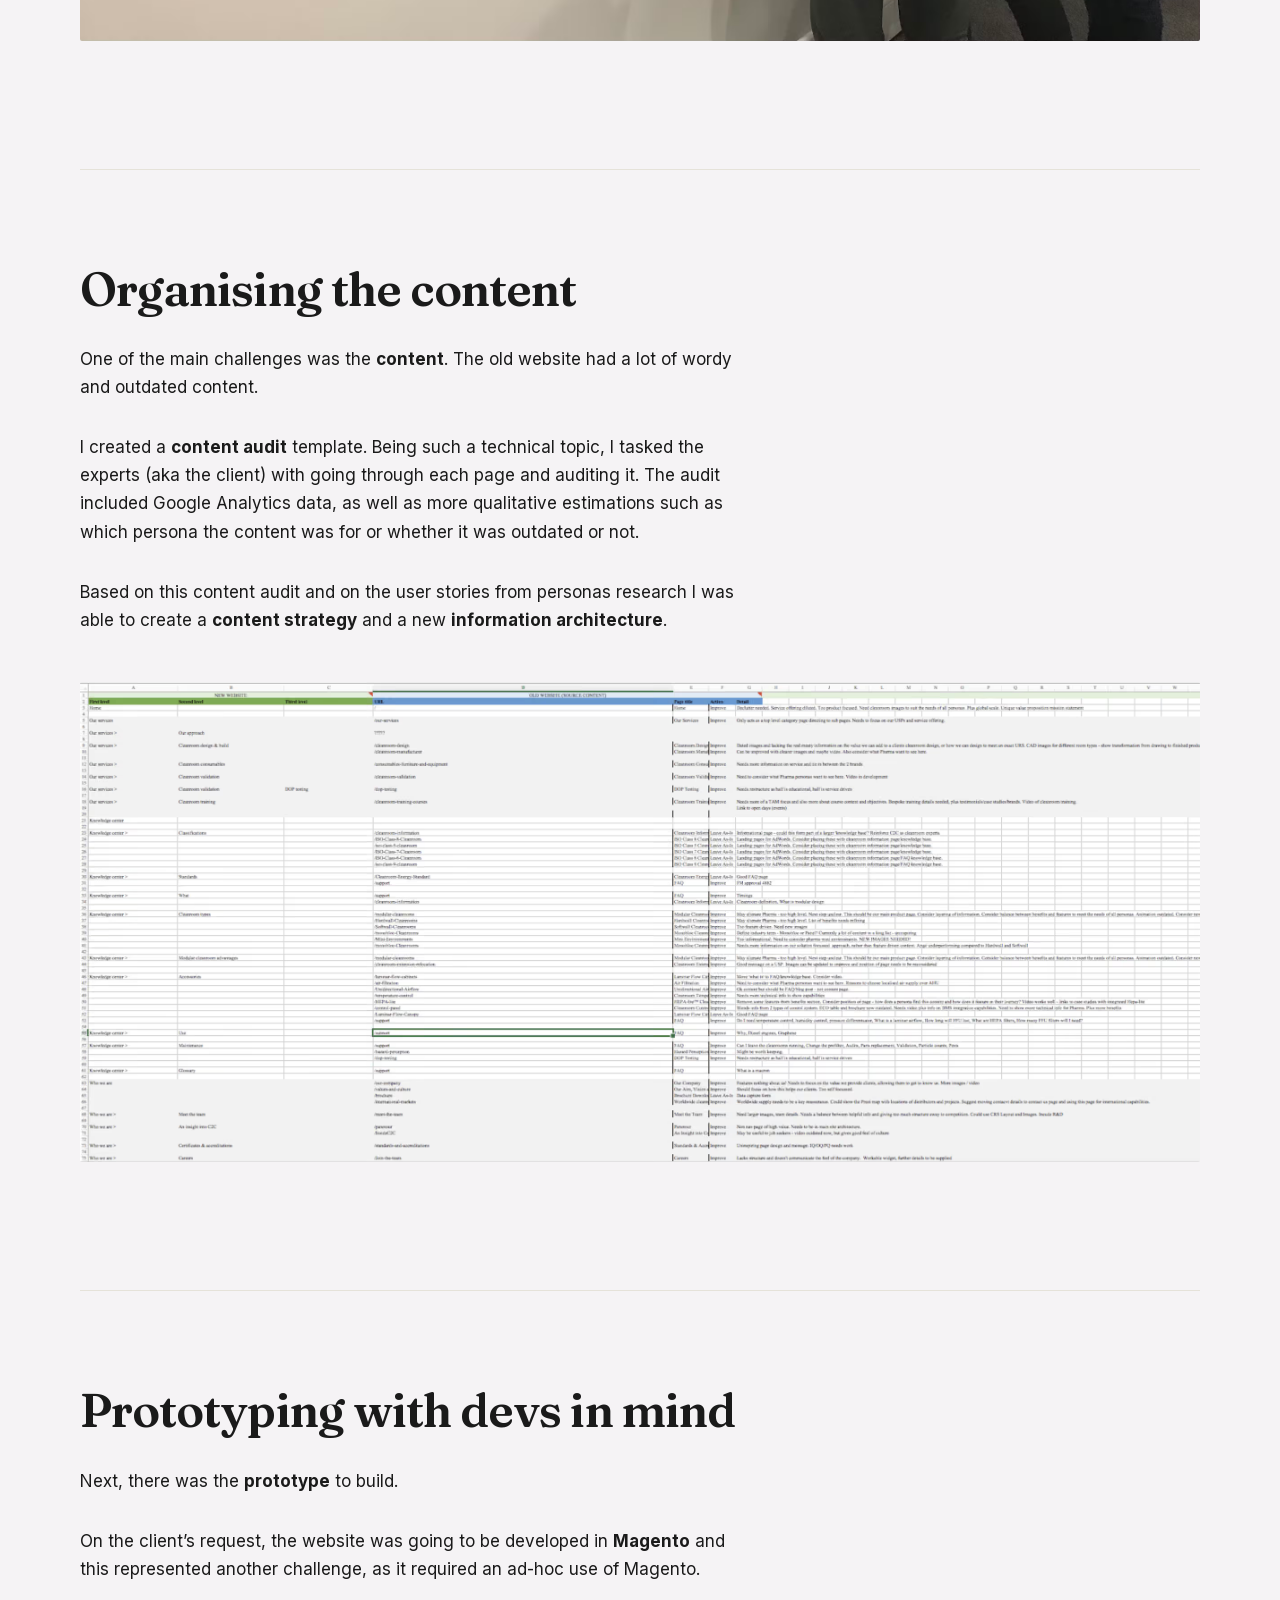
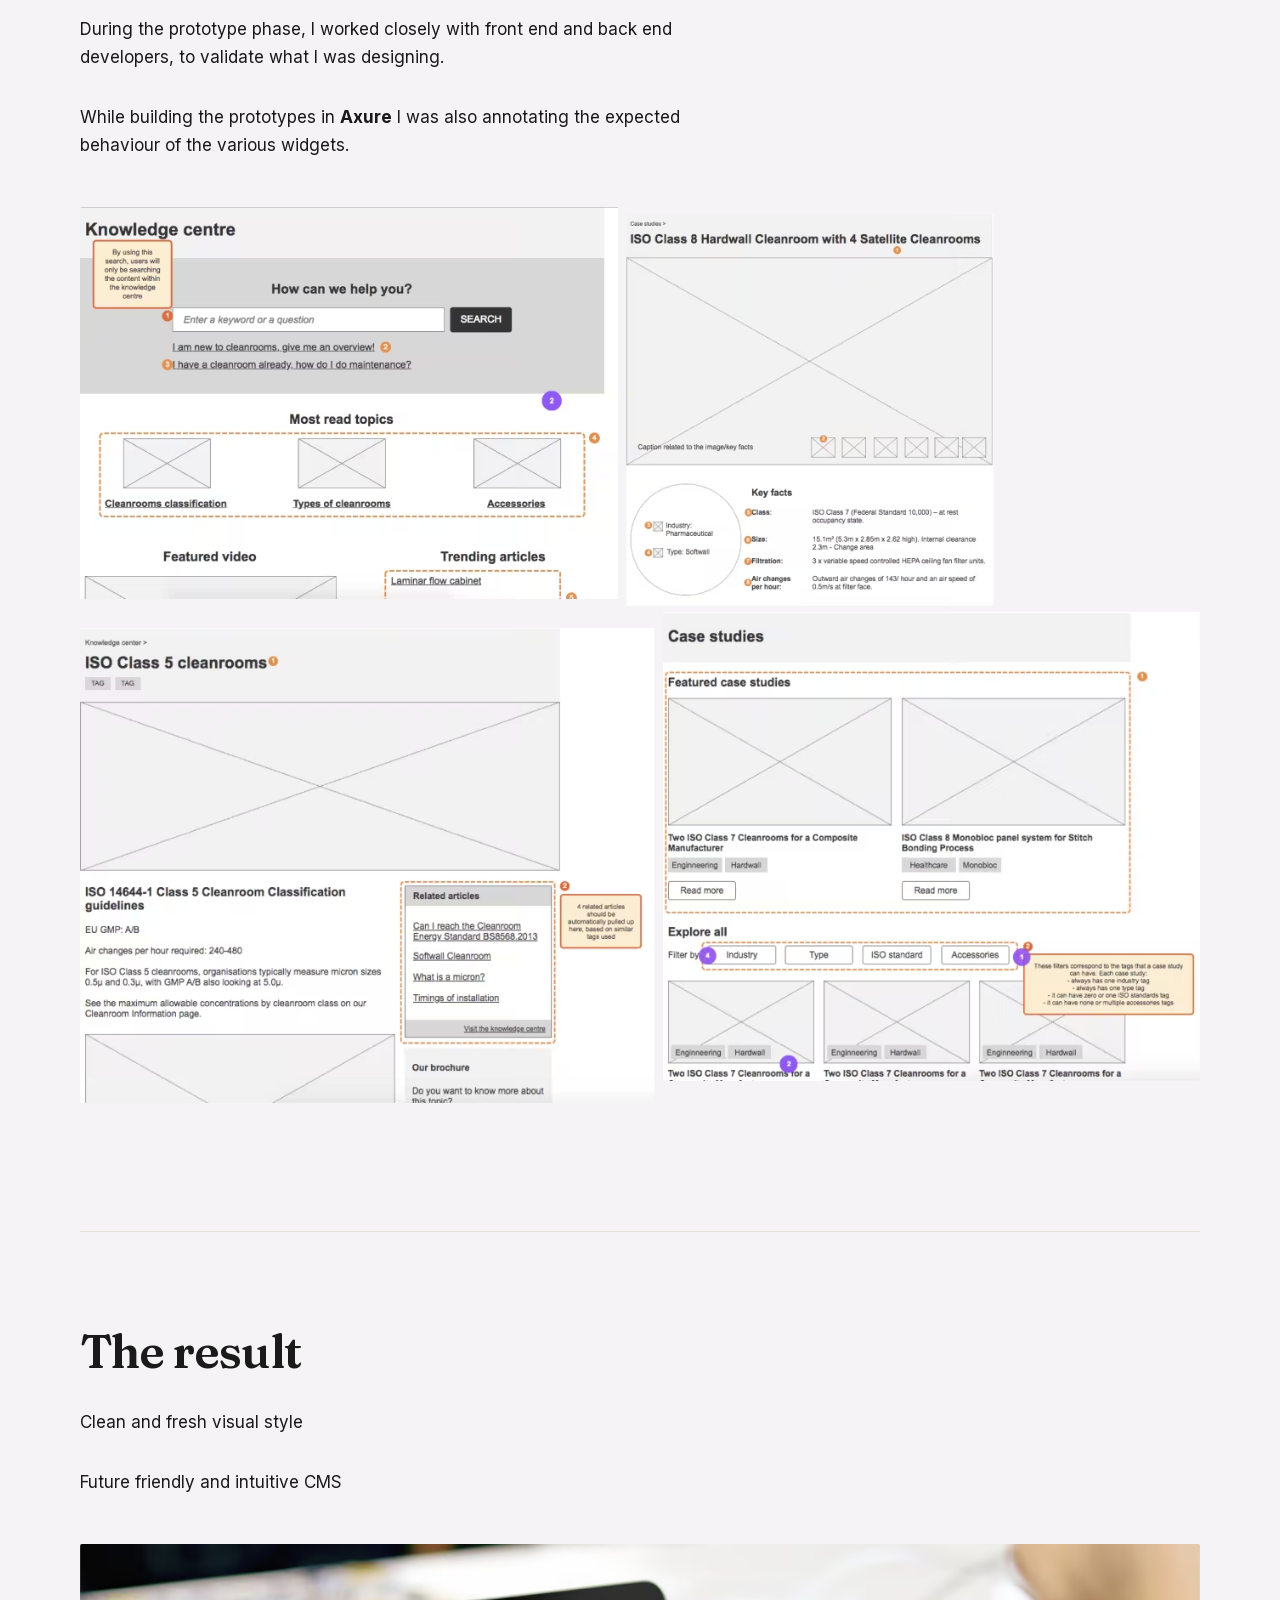
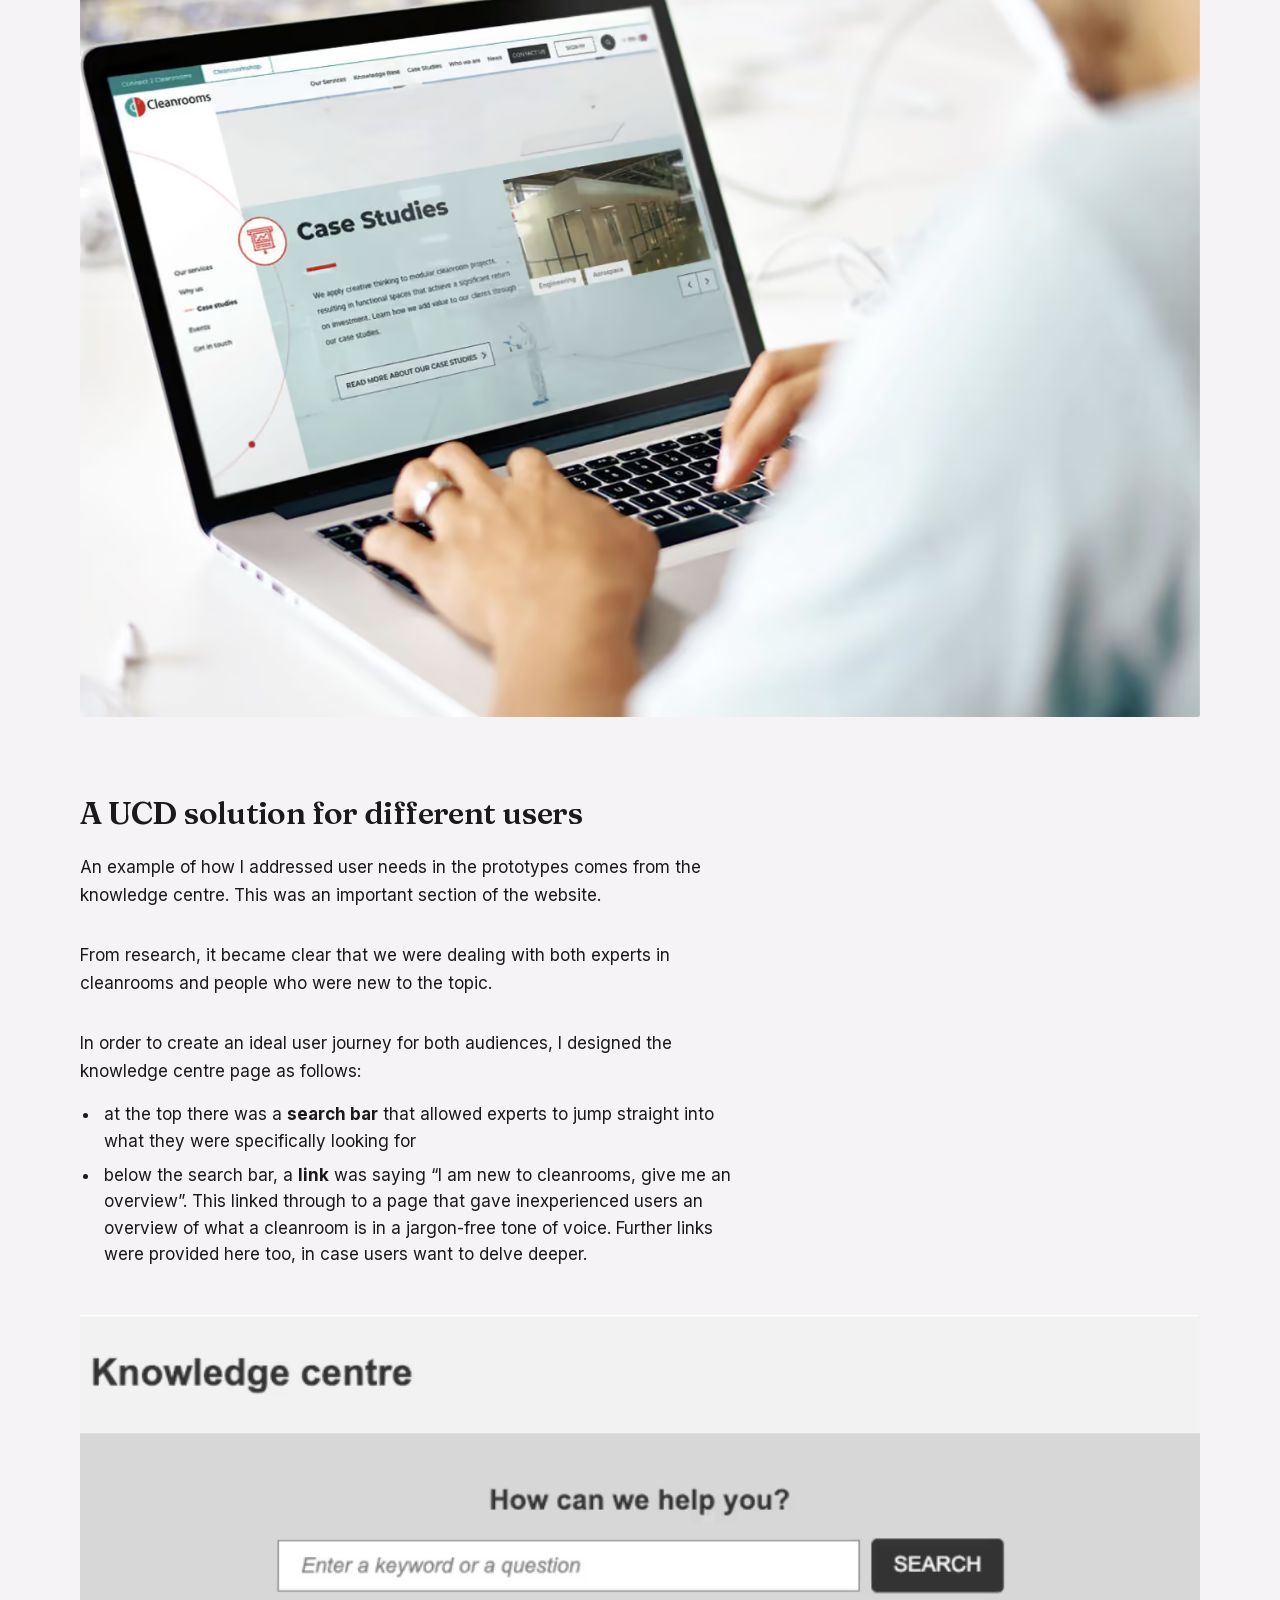
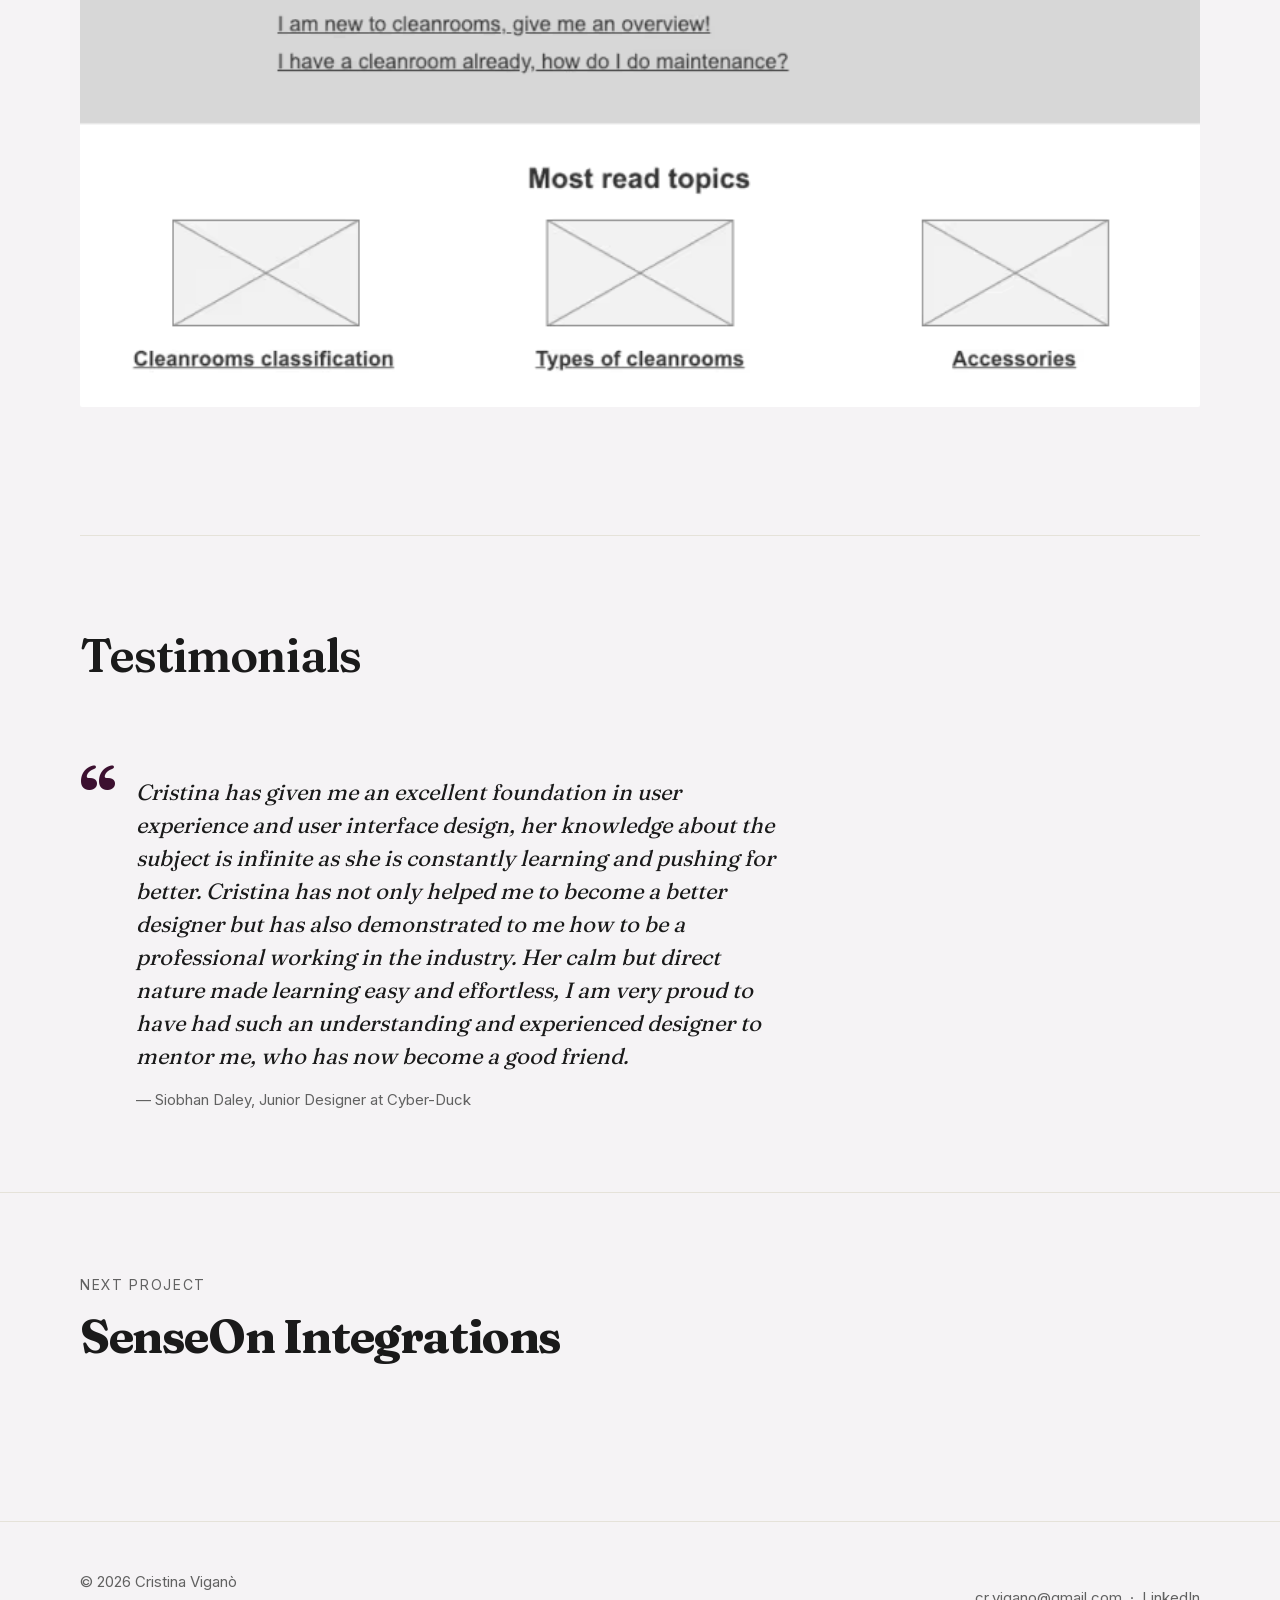
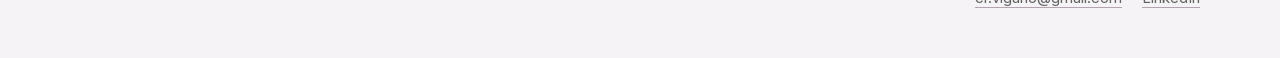
==== commit bd8cf9f3: "feat: rename Fun to On the side across menu, titles and homepage band" ====
--- a/c2c.html
+++ b/c2c.html
@@ -32,7 +32,7 @@
                     <ul class="nav-list">
                         <li><a href="index.html">Home</a></li>
                         <li><a href="projects.html" aria-current="page">Projects</a></li>
-                        <li><a href="fun.html">Fun</a></li>
+                        <li><a href="fun.html">On the side</a></li>
                         <li><a href="contact.html">Get in touch</a></li>
                     </ul>
                 </nav>
